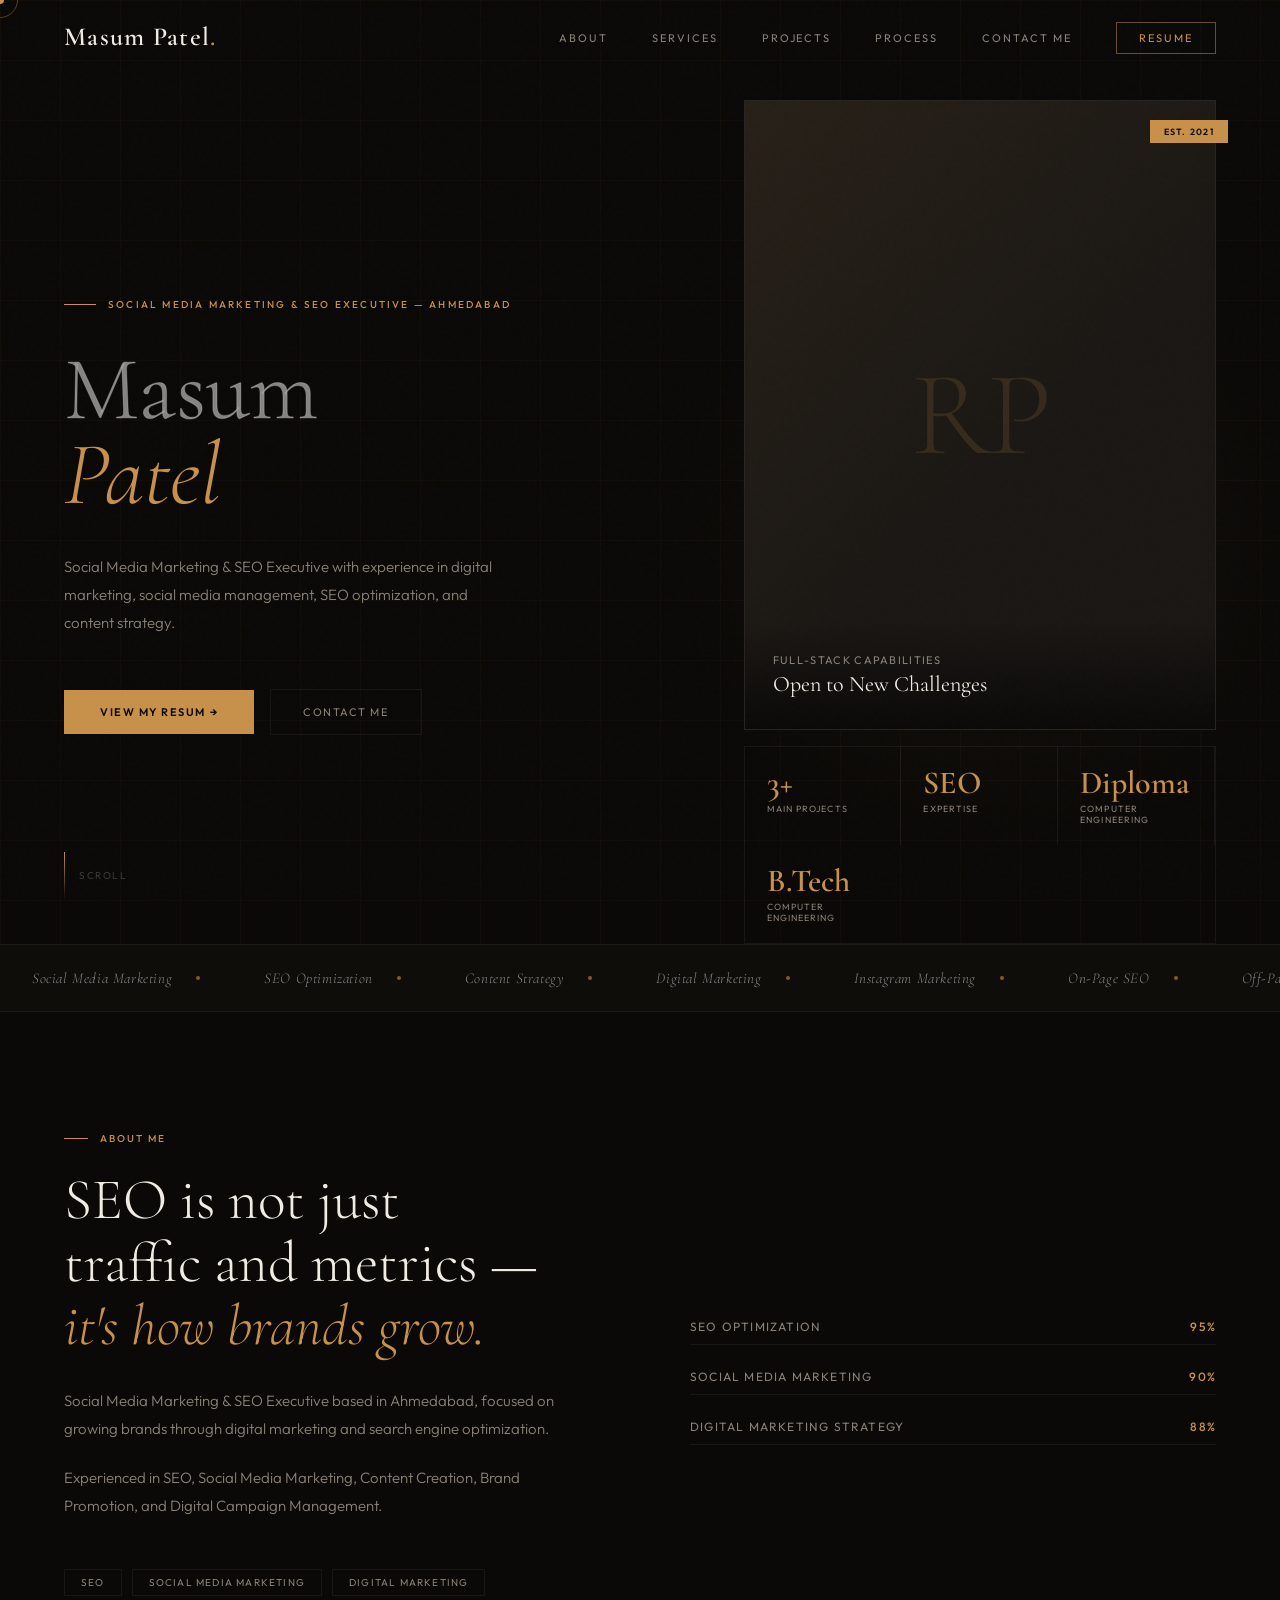
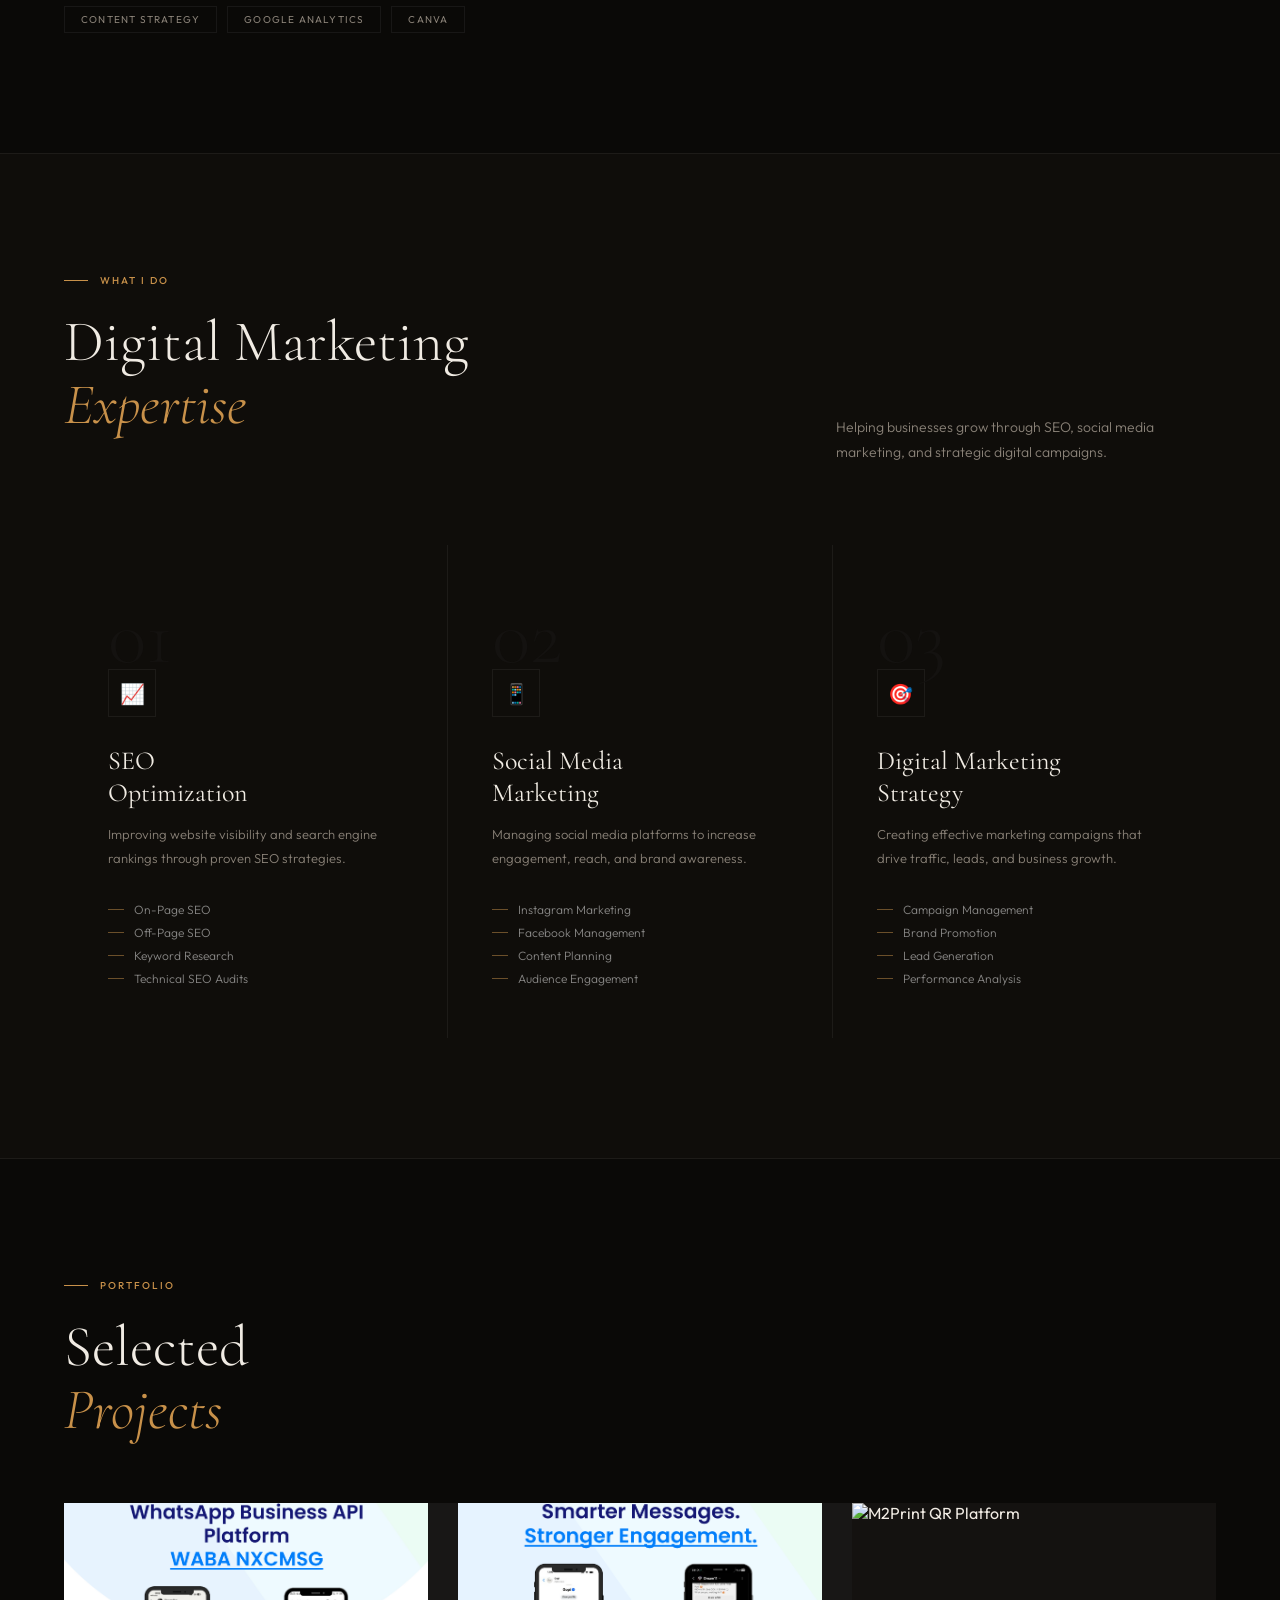
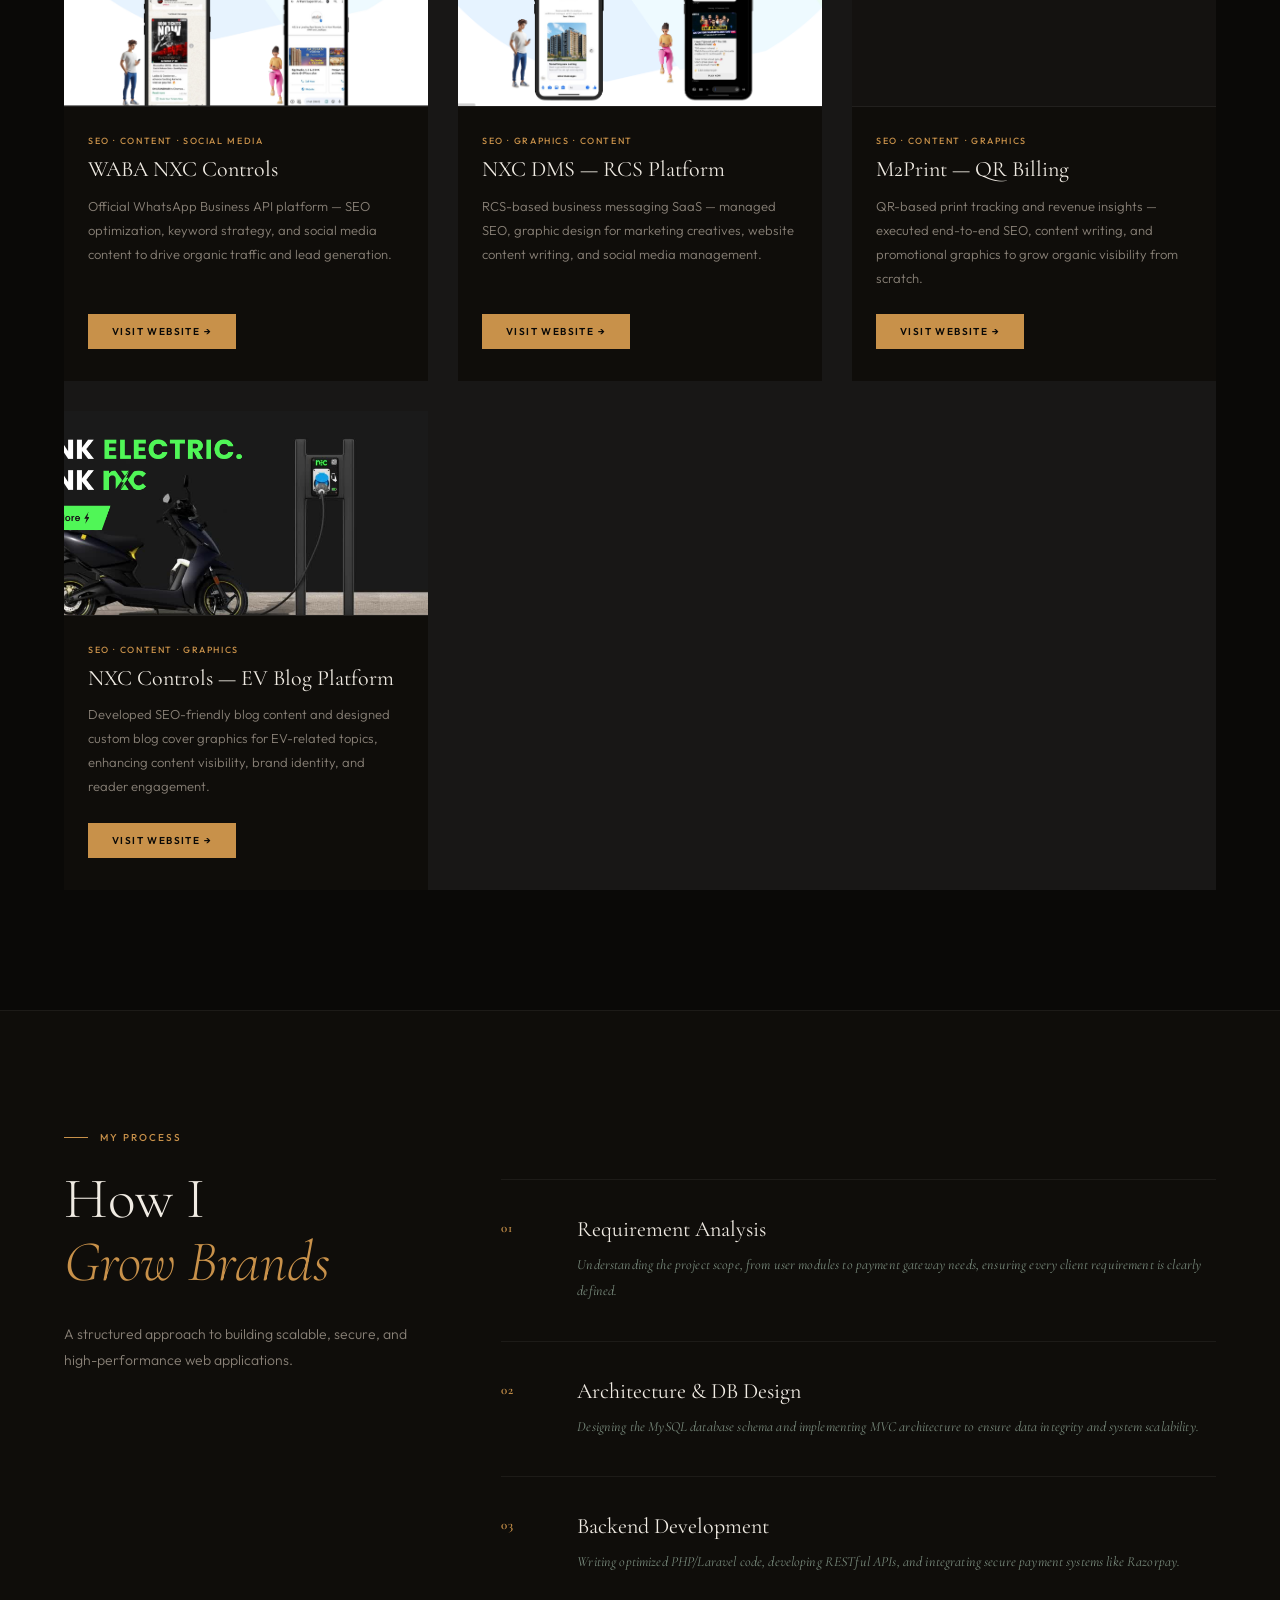
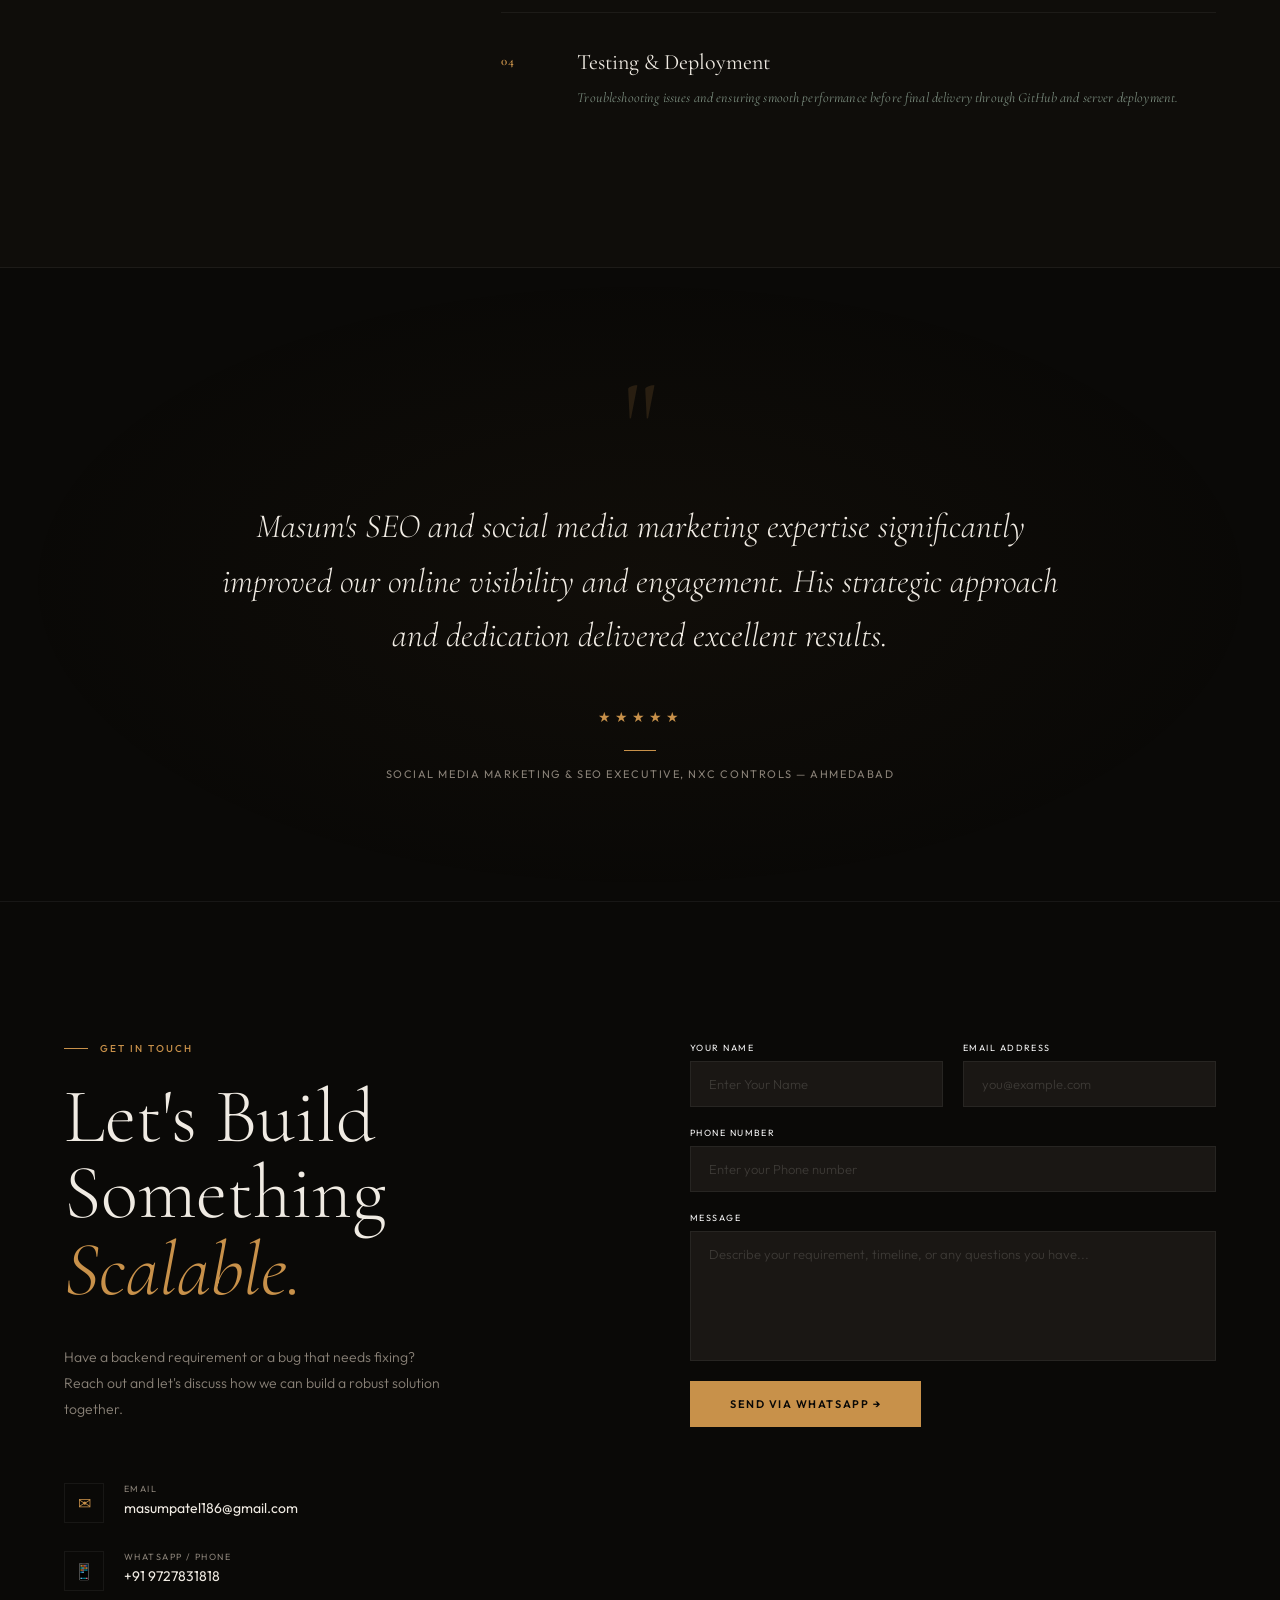
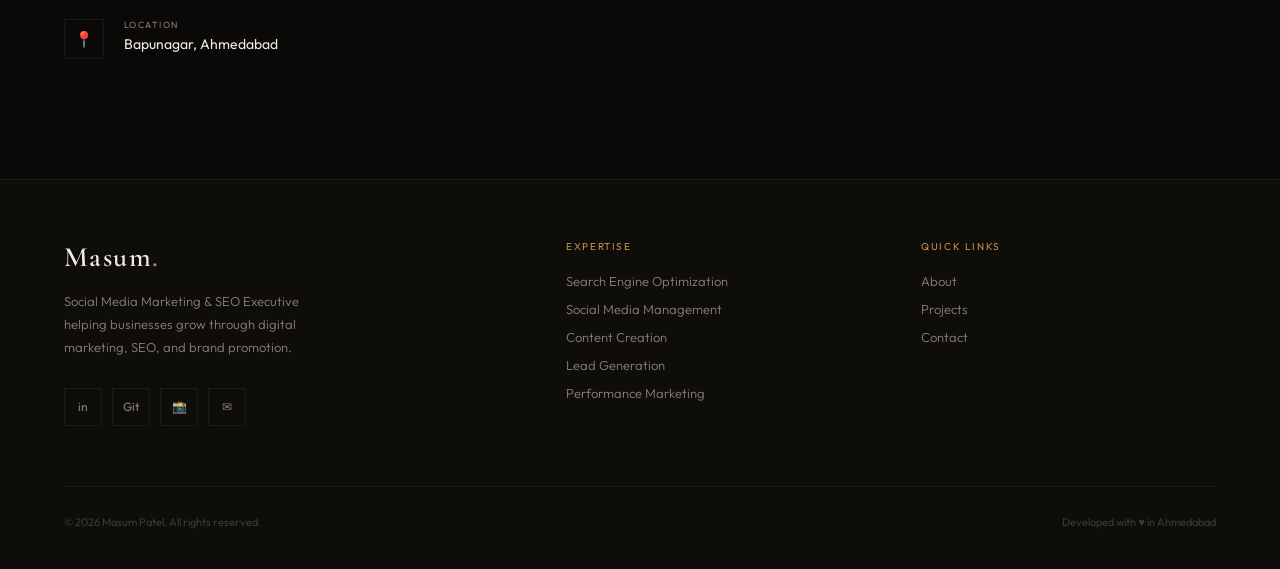
==== index.html @ 00801110 "Inkdin link add" ====
<!DOCTYPE html>
<html lang="en">
<head>
<meta charset="UTF-8">
<meta name="viewport" content="width=device-width, initial-scale=1.0">
<title>Social Media Marketing & SEO Executive</title>
<link href="https://fonts.googleapis.com/css2?family=Cormorant+Garamond:ital,wght@0,300;0,400;0,600;1,300;1,400&family=Outfit:wght@300;400;500;600&display=swap" rel="stylesheet">
<link rel="stylesheet" href="style.css">
</head>
<body>

<div class="cursor" id="cursor"></div>
<div class="cursor-ring" id="cursorRing"></div>

<!-- SCROLL TO TOP BUTTON -->
<button id="scrollTopBtn" aria-label="Scroll to top" title="Back to top">
  <svg viewBox="0 0 24 24">
    <polyline points="18 15 12 9 6 15"/>
  </svg>
</button>

<!-- NAV -->
<nav id="navbar">
  <a href="#" class="nav-logo">Masum Patel<span>.</span></a>
  <ul class="nav-links" id="navLinks">
    <li><a href="#about" class="nav-link-item">About</a></li>
    <li><a href="#services" class="nav-link-item">Services</a></li>     <!-- ✅ #services ID page pe hai -->
    <li><a href="#work" class="nav-link-item">Projects</a></li>          
    <li><a href="#process" class="nav-link-item">Process</a></li> 
    <li><a href="#contact" class="nav-link-item">Contact Me</a></li>
       <li>
  <a href="resum.html"
     target="_blank"
     class="nav-cta nav-link-item">
     Resume
  </a>
</li>
  </ul>
  <button class="nav-hamburger" id="navHamburger" aria-label="Toggle menu">
    <span></span>
    <span></span>
    <span></span>
  </button>
</nav>

<!-- hero -->
<section class="hero">
  <div class="hero-bg-grid"></div>
  <div class="hero-bg-glow"></div>
  <div class="hero-left">
    <div class="hero-tag">
      <div class="hero-tag-line"></div>
      Social Media Marketing & SEO Executive — Ahmedabad
    </div>
    <h1 class="hero-h1">
      <span class="outline-text">Masum</span>
      <em>Patel</em> 
    </h1>
    <p class="hero-desc">
      Social Media Marketing & SEO Executive with experience in digital marketing, social media management, SEO optimization, and content strategy.
    </p>
    <div class="hero-btns">
      <a href="resum.html" class="btn-primary">View My Resum →</a>
      <a href="mailto:masumpatel186@gmail.com" class="btn-ghost">Contact Me</a> 
    </div>
  </div>
  <div class="hero-right">
    <div class="hero-img-wrap">
      <div class="hero-img-frame">
        <div class="hero-img-inner">
          <div class="hero-monogram">RP</div>
        </div>
        <div class="hero-img-label">
          <p>Full-Stack Capabilities</p>
          <h3>Open to New Challenges</h3>
        </div>
      </div>
      <div class="hero-corner-tag">Est. 2021</div> 
    </div>
    <div class="hero-stats-row">


      <div class="hstat">
        <div class="hstat-num">3+</div>
        <div class="hstat-label">Main Projects</div> 
      </div>
      <div class="hstat">
        <div class="hstat-num">SEO</div>
        <div class="hstat-label">Expertise</div> 
      </div>
      <div class="hstat">
        <div class="hstat-num">Diploma </div>
        <div class="hstat-label">Computer Engineering</div>
      </div>
      <div class="hstat">
        <div class="hstat-num">B.Tech </div>
        <div class="hstat-label">Computer Engineering</div>
      </div>
    </div>
  </div>
  <div class="hero-scroll"><div class="scroll-line"></div>Scroll</div>
</section>

<!-- MARQUEE -->
<div class="marquee-section">
  <div class="marquee-track">
    <span class="marquee-item">Social Media Marketing <span class="marquee-dot"></span></span>
    <span class="marquee-item">SEO Optimization <span class="marquee-dot"></span></span>
    <span class="marquee-item">Content Strategy<span class="marquee-dot"></span></span>
    <span class="marquee-item">Digital Marketing<span class="marquee-dot"></span></span>
    <span class="marquee-item">Instagram Marketing<span class="marquee-dot"></span></span>
    <span class="marquee-item">On-Page SEO<span class="marquee-dot"></span></span>
    <span class="marquee-item">Off-Page SEO<span class="marquee-dot"></span></span>
    <span class="marquee-item">Brand Promotion<span class="marquee-dot"></span></span>
    <span class="marquee-item">Lead Generation<span class="marquee-dot"></span></span>
  </div>
</div>

<!-- ABOUT -->
<section id="about">
  <div class="about-left reveal">
    <div class="section-eyebrow">About Me</div>
   <h2 class="section-h2">SEO is not just<br>traffic and metrics —<br><em>it's how brands grow.</em></h2>
    <p class="about-text">
      Social Media Marketing & SEO Executive based in Ahmedabad, focused on growing brands through digital marketing and search engine optimization.
    </p>
    
    <p class="about-text">
      Experienced in SEO, Social Media Marketing, Content Creation, Brand Promotion, and Digital Campaign Management.
    </p>
    <div class="about-tools">
      <span class="tool-tag">SEO</span>
      <span class="tool-tag">Social Media Marketing</span>
      <span class="tool-tag">Digital Marketing</span>
      <span class="tool-tag">Content Strategy</span>
      <span class="tool-tag">Google Analytics</span>
      <span class="tool-tag">Canva</span>
    </div>
  </div>
  <div class="about-right reveal">
    <div class="skills-list">
      <div class="skill-item">
        <div class="skill-header"><span>SEO Optimization</span><span class="skill-pct">95%</span></div>
        <div class="skill-bar"><div class="skill-fill" style="--w:0.95"></div></div>
      </div>
      <div class="skill-item">
        <div class="skill-header"><span>Social Media Marketing</span><span class="skill-pct">90%</span></div>
        <div class="skill-bar"><div class="skill-fill" style="--w:0.90"></div></div>
      </div>
      <div class="skill-item">
        <div class="skill-header"><span>Digital Marketing Strategy</span><span class="skill-pct">88%</span></div>
        <div class="skill-bar"><div class="skill-fill" style="--w:0.88"></div></div>
      </div>
    </div>
  </div>
</section>

<!-- SERVICES -->
<section id="services">
  <div class="services-top reveal">
    <div>
      <div class="section-eyebrow">What I Do</div>
      <h2 class="section-h2">Digital Marketing<br><em>Expertise</em></h2>
    </div>
    <p class="services-top-sub">
      Helping businesses grow through SEO, social media marketing, and strategic digital campaigns.
    </p>
  </div>

  <div class="services-grid reveal">

    <!-- Service 1 -->
    <div class="srv-card">
      <div class="srv-num">01</div>
      <div class="srv-icon">📈</div>
      <div class="srv-name">SEO<br>Optimization</div>

      <p class="srv-desc">
        Improving website visibility and search engine rankings through proven SEO strategies.
      </p>

      <div class="srv-list">
        <div class="srv-list-item">On-Page SEO</div>
        <div class="srv-list-item">Off-Page SEO</div>
        <div class="srv-list-item">Keyword Research</div>
        <div class="srv-list-item">Technical SEO Audits</div>
      </div>

      <div class="srv-corner"></div>
    </div>

    <!-- Service 2 -->
    <div class="srv-card">
      <div class="srv-num">02</div>
      <div class="srv-icon">📱</div>
      <div class="srv-name">Social Media<br>Marketing</div>

      <p class="srv-desc">
        Managing social media platforms to increase engagement, reach, and brand awareness.
      </p>

      <div class="srv-list">
        <div class="srv-list-item">Instagram Marketing</div>
        <div class="srv-list-item">Facebook Management</div>
        <div class="srv-list-item">Content Planning</div>
        <div class="srv-list-item">Audience Engagement</div>
      </div>

      <div class="srv-corner"></div>
    </div>

    <!-- Service 3 -->
    <div class="srv-card">
      <div class="srv-num">03</div>
      <div class="srv-icon">🎯</div>
      <div class="srv-name">Digital Marketing<br>Strategy</div>

      <p class="srv-desc">
        Creating effective marketing campaigns that drive traffic, leads, and business growth.
      </p>

      <div class="srv-list">
        <div class="srv-list-item">Campaign Management</div>
        <div class="srv-list-item">Brand Promotion</div>
        <div class="srv-list-item">Lead Generation</div>
        <div class="srv-list-item">Performance Analysis</div>
      </div>

      <div class="srv-corner"></div>
    </div>

  </div>
</section>

<!-- WORK -->
<section id="work">
  <div class="work-header reveal">
    <div>
      <div class="section-eyebrow">Portfolio</div>
      <h2 class="section-h2">Selected<br><em>Projects</em></h2>
    </div>
  </div>

  <div class="proj-grid reveal">

    <!-- Project 1 -->
    <div class="proj-card mb-4 ">
      <div class="proj-img-wrap">
        <img src="waba_whatsapp.png"
             onerror="this.style.background='linear-gradient(135deg,#001a00,#003300)'"
             alt="WABA NXC Controls">
      </div>
      <div class="proj-body">
        <div class="proj-tag">SEO · Content · Social Media</div>
        <h5 class="proj-title">WABA NXC Controls</h5>
        <p class="proj-desc">
          Official WhatsApp Business API platform — SEO optimization, keyword strategy, and social media content to drive organic traffic and lead generation.
        </p>
        <a href="https://waba.nxccontrols.in/" target="_blank" class="proj-btn">
          Visit Website →
        </a>
      </div>
    </div>

    <!-- Project 2 -->
    <div class="proj-card mb-4">
      <div class="proj-img-wrap">
        <img src="RCS_MSG.png"
             onerror="this.style.background='linear-gradient(135deg,#000d1a,#001a33)'"
             alt="NXC DMS RCS Platform">
      </div>
      <div class="proj-body">
        <div class="proj-tag">SEO · Graphics · Content</div>
        <h5 class="proj-title">NXC DMS — RCS Platform</h5>
        <p class="proj-desc">
          RCS-based business messaging SaaS — managed SEO, graphic design for marketing creatives, website content writing, and social media management.
        </p>
        <a href="https://dmsv2.nxccontrols.in/" target="_blank" class="proj-btn">
          Visit Website →
        </a>
      </div>
    </div>

    <!-- Project 3 -->
    <div class="proj-card mb-4">
      <div class="proj-img-wrap">
        <img src="https://m2print.in/wp-content/uploads/2026/03/Black-logo.png"
             alt="M2Print QR Platform">
      </div>
      <div class="proj-body">
        <div class="proj-tag">SEO · Content · Graphics</div>
        <h5 class="proj-title">M2Print — QR Billing</h5>
        <p class="proj-desc">
          QR-based print tracking and revenue insights — executed end-to-end SEO, content writing, and promotional graphics to grow organic visibility from scratch.
        </p>
        <a href="https://m2print.in/" target="_blank" class="proj-btn">
          Visit Website →
        </a>
      </div>
    </div>

    <!-- Project 4 -->
    <div class="proj-card mb-4">
      <div class="proj-img-wrap">
        <img src="EV_charger.png"
             onerror="this.style.background='linear-gradient(135deg,#1a1a1a,#333333)'"
             alt="NXC Controls EV Blog">
      </div>
      <div class="proj-body">
        <div class="proj-tag">SEO · Content · Graphics</div>
        <h5 class="proj-title">NXC Controls — EV Blog Platform</h5>
        <p class="proj-desc">
          Developed SEO-friendly blog content and designed custom blog cover graphics for EV-related topics, enhancing content visibility, brand identity, and reader engagement.
        </p>
        <a href="https://ev.nxccontrols.in/blog/" target="_blank" class="proj-btn">
          Visit Website →
        </a>
      </div>
    </div>

  </div>
</section>
  <!-- PROCESS -->
<section id="process">
  <div class="process-grid">
    <div class="process-sticky reveal">
      <div class="section-eyebrow">My Process</div>
     <h2 class="section-h2">How I<br><em>Grow Brands</em></h2>
      <p style="font-size:14px;color:var(--text-mid);font-weight:300;line-height:1.85;margin-top:20px;">A structured approach to building scalable, secure, and high-performance web applications.</p>
    </div>
    <div class="process-steps reveal">
      <div class="process-step">
        <div class="ps-num">01</div>
        <div>
          <div class="ps-title">Requirement Analysis</div>
          <p class="ps-desc">Understanding the project scope, from user modules to payment gateway needs, ensuring every client requirement is clearly defined.</p>
        </div>
      </div>
      <div class="process-step">
        <div class="ps-num">02</div>
        <div>
          <div class="ps-title">Architecture & DB Design</div>
          <p class="ps-desc">Designing the MySQL database schema and implementing MVC architecture to ensure data integrity and system scalability.</p>
        </div>
      </div>
      <div class="process-step">
        <div class="ps-num">03</div>
        <div>
          <div class="ps-title">Backend Development</div>
          <p class="ps-desc">Writing optimized PHP/Laravel code, developing RESTful APIs, and integrating secure payment systems like Razorpay.</p>
        </div>
      </div>
      <div class="process-step">
        <div class="ps-num">04</div>
        <div>
          <div class="ps-title">Testing & Deployment</div>
          <p class="ps-desc">Troubleshooting issues and ensuring smooth performance before final delivery through GitHub and server deployment.</p>
        </div>
      </div>
    </div>
  </div>
</section>

<!-- TESTIMONIAL -->
<section id="testimonial">
  <div class="testimonial-bg"></div>
  <div class="testimonial-wrap reveal">
    <div class="quote-mark">"</div>
    <p class="testimonial-text">
      Masum's SEO and social media marketing expertise significantly improved our online visibility and engagement. His strategic approach and dedication delivered excellent results.
    </p>
    <div class="testimonial-author">
      <div class="stars">★★★★★</div>
      <div class="ta-line"></div>
     <div class="ta-role">Social Media Marketing & SEO Executive, NXC Controls — Ahmedabad</div>
    </div>
  </div>
</section>



<!-- CONTACT -->
<section id="contact">
  <div class="contact-info reveal">
    <div class="section-eyebrow">Get In Touch</div>
    <h2 class="contact-big-text">Let's Build<br>Something<br><em>Scalable.</em></h2>
    <p class="contact-sub">Have a backend requirement or a bug that needs fixing? Reach out and let's discuss how we can build a robust solution together.</p>
    <div class="contact-items">
      <div class="c-item">
        <div class="c-icon">✉</div>
        <div>
          <div class="c-label">Email</div>
          <div class="c-val">
            <a href="mailto:masumpatel186@gmail.com" style="text-decoration: none; color: inherit;">
              masumpatel186@gmail.com
            </a>
          </div>
        </div>
      </div>
    
      <div class="c-item">
        <div class="c-icon">📱</div>
        <div>
          <div class="c-label">WhatsApp / Phone</div>
          <div class="c-val">
            <a href="tel:+919727831818" style="text-decoration: none; color: inherit;">
              +91 9727831818
            </a>
          </div>
        </div>
      </div>
    
      <div class="c-item">
        <div class="c-icon">📍</div>
        <div>
          <div class="c-label">Location</div>
          <div class="c-val">Bapunagar, Ahmedabad</div>
        </div>
      </div>
    </div>
  </div>
  <div class="reveal">
    <form class="contact-form" id="whatsappForm">
      <div class="form-row">
        <div class="form-group">
          <label class="form-label">Your Name</label>
          <input class="form-input" id="userName" type="text" placeholder="Enter Your Name" required />
        </div>
        <div class="form-group">
          <label class="form-label">Email Address</label>
          <input class="form-input" id="userEmail" type="email" placeholder="you@example.com" required />
        </div>
      </div>
      <div class="form-group">
        <label class="form-label">Phone Number</label>
        <input class="form-input" id="userPhone" type="tel" placeholder="Enter your Phone number" required />
      </div>
      <div class="form-group">
        <label class="form-label">Message</label>
        <textarea class="form-input" id="projectDesc" placeholder="Describe your requirement, timeline, or any questions you have..."></textarea>
      </div>
      <button class="form-submit" type="button" onclick="sendToWhatsApp()">Send via WhatsApp →</button>
    </form>
  </div>
</section>

<!-- FOOTER -->
<footer>
  <div class="footer-grid">
    <div class="footer-brand">
      <div class="footer-logo">Masum<span>.</span></div>
      <p class="footer-tagline">
        Social Media Marketing & SEO Executive helping businesses grow through digital marketing, SEO, and brand promotion.
      </p>
      <div class="footer-socials">
        <a href="https://www.linkedin.com/in/masum-patel-b4694a276?utm_source=share&utm_campaign=share_via&utm_content=profile&utm_medium=android_app"target="_blank" class="social-btn">in</a>
        <a href="#" class="social-btn">Git</a>
        <a href="#" class="social-btn">📸</a>
        <a href="mailto:masumpatel186@gmail.com" class="social-btn">✉</a>
      </div>
    </div>
    <div>
      <div class="footer-title">Expertise</div>
      <div class="footer-links">
        <a href="#services">Search Engine Optimization</a>
        <a href="#services">Social Media Management</a>
        <a href="#services">Content Creation</a>
        <a href="#services">Lead Generation</a>
        <a href="#services">Performance Marketing</a>
      </div>
    </div>
    <div>
      <div class="footer-title">Quick Links</div>
      <div class="footer-links">
        <a href="#about">About</a>
        <a href="#work">Projects</a>
        <!-- <a href="#pricing">Packages</a> -->
        <a href="#contact">Contact</a>
      </div>
    </div>
  </div>
  <div class="footer-bottom">
    <span>© 2026 Masum Patel. All rights reserved.</span>
    <span>Developed with ♥ in Ahmedabad</span>
  </div>
</footer>
<script>
  function sendToWhatsApp() {
      // Form se values lena
      const name = document.getElementById('userName').value;
      const email = document.getElementById('userEmail').value;
      const userPhone = document.getElementById('userPhone').value; // User ka phone number 
      const desc = document.getElementById('projectDesc').value;

      // Aapka fixed WhatsApp number (ispar message receive hoga)
      const myNumber = "919727831818"; // 

      // Validation
      if(name.trim() === "" || email.trim() === "" || userPhone.trim() === "") {
          alert("Please fill in all details.");
          return;
      }

      // Message ka format jaisa aapne pehle screenshot mein manga tha
      const messageText = `“PORTFOLIO INQUIRY” Name: ${name} | Email: ${email} | Phone: ${userPhone} |
      
Message: ${desc}`;

      const encodedMessage = encodeURIComponent(messageText);
      
      // Ye link user ka WhatsApp app kholega aur message aapke number par bhejega
      const whatsappUrl = `https://wa.me/${myNumber}?text=${encodedMessage}`;
      
      window.open(whatsappUrl, '_blank');
  }
</script>

<script>
// Custom cursor
const cursor = document.getElementById('cursor');
const ring = document.getElementById('cursorRing');
let mx = 0, my = 0, rx = 0, ry = 0;
document.addEventListener('mousemove', e => { mx = e.clientX; my = e.clientY; cursor.style.left = mx+'px'; cursor.style.top = my+'px'; });
function animRing() { rx += (mx - rx) * 0.12; ry += (my - ry) * 0.12; ring.style.left = rx+'px'; ring.style.top = ry+'px'; requestAnimationFrame(animRing); }
animRing();
document.querySelectorAll('a, button, .srv-card, .work-item').forEach(el => {
  el.addEventListener('mouseenter', () => ring.classList.add('hovering'));
  el.addEventListener('mouseleave', () => ring.classList.remove('hovering'));
});

// Navbar scroll
window.addEventListener('scroll', () => {
  document.getElementById('navbar').classList.toggle('scrolled', window.scrollY > 50);
});

// Reveal on scroll
const observer = new IntersectionObserver(entries => {
  entries.forEach(e => { if(e.isIntersecting) e.target.classList.add('visible'); });
}, { threshold: 0.1 });
document.querySelectorAll('.reveal').forEach(el => observer.observe(el));

// Skill bar animation
const skillObserver = new IntersectionObserver(entries => {
  entries.forEach(e => { if(e.isIntersecting) e.target.querySelectorAll('.skill-fill').forEach(b => b.classList.add('animated')); });
}, { threshold: 0.3 });
document.querySelectorAll('.skills-list').forEach(el => skillObserver.observe(el));

// Filter buttons
document.querySelectorAll('.filter-btn').forEach(btn => {
  btn.addEventListener('click', function() {
    document.querySelectorAll('.filter-btn').forEach(b => b.classList.remove('active'));
    this.classList.add('active');
  });
});

// ── SCROLL TO TOP ──
const scrollBtn = document.getElementById('scrollTopBtn');
function updateScrollBtn() {
  const scrolled = window.scrollY;
  if (scrolled > 300) {
    scrollBtn.classList.add('visible');
  } else {
    scrollBtn.classList.remove('visible');
  }
}
window.addEventListener('scroll', updateScrollBtn, { passive: true });
scrollBtn.addEventListener('click', () => {
  window.scrollTo({ top: 0, behavior: 'smooth' });
});

// ── HAMBURGER MENU ──
const hamburger = document.getElementById('navHamburger');
const navLinks  = document.getElementById('navLinks');

hamburger.addEventListener('click', () => {
  const isOpen = navLinks.classList.toggle('mobile-open');
  hamburger.classList.toggle('open', isOpen);
});

// Menu link pe click karo to menu band ho jaye
document.querySelectorAll('.nav-link-item').forEach(link => {
  link.addEventListener('click', () => {
    navLinks.classList.remove('mobile-open');
    hamburger.classList.remove('open');
  });
});

// Page ke bahar click karo to band ho
document.addEventListener('click', (e) => {
  if (!navLinks.contains(e.target) && !hamburger.contains(e.target)) {
    navLinks.classList.remove('mobile-open');
    hamburger.classList.remove('open');
  }
});
</script>
</body>
</html>
---- style.css ----
*, *::before, *::after { margin: 0; padding: 0; box-sizing: border-box; }
:root {
  --bg: #0A0907;
  --bg2: #0F0D0A;
  --bg3: #141210;
  --surface: #1A1714;
  --border: rgba(255,255,255,0.06);
  --text: #F0EBE3;
  --text-mid: #8A8278;
  --text-dim: #3D3A36;
  --gold: #C8914A;
  --gold-light: #E8B87A;
  --gold-dim: rgba(200,145,74,0.15);
  --white: #FFFFFF;
  --ff-display: 'Cormorant Garamond', Georgia, serif;
  --ff-body: 'Outfit', sans-serif;
}

html { scroll-behavior: smooth; }
body {
  font-family: var(--ff-body);
  background: var(--bg);
  color: var(--text);
  overflow-x: hidden;
  cursor: none;
}

/* CUSTOM CURSOR */
.cursor {
  position: fixed;
  width: 8px; height: 8px;
  background: var(--gold);
  border-radius: 50%;
  pointer-events: none;
  z-index: 9999;
  transition: transform 0.15s ease;
  transform: translate(-50%, -50%);
}
.cursor-ring {
  position: fixed;
  width: 36px; height: 36px;
  border: 1px solid rgba(200,145,74,0.4);
  border-radius: 50%;
  pointer-events: none;
  z-index: 9998;
  transition: transform 0.35s ease, width 0.3s, height 0.3s, opacity 0.3s;
  transform: translate(-50%, -50%);
}
.cursor-ring.hovering {
  width: 60px; height: 60px;
  opacity: 0.6;
}

/* NOISE OVERLAY */
body::after {
  content: '';
  position: fixed;
  inset: 0;
  background-image: url("data:image/svg+xml,%3Csvg viewBox='0 0 256 256' xmlns='http://www.w3.org/2000/svg'%3E%3Cfilter id='n'%3E%3CfeTurbulence type='fractalNoise' baseFrequency='0.9' numOctaves='4' stitchTiles='stitch'/%3E%3C/filter%3E%3Crect width='100%25' height='100%25' filter='url(%23n)' opacity='0.03'/%3E%3C/svg%3E");
  pointer-events: none;
  z-index: 9990;
  opacity: 0.4;
}

/* SCROLLBAR */
::-webkit-scrollbar { width: 3px; }
::-webkit-scrollbar-track { background: var(--bg); }
::-webkit-scrollbar-thumb { background: var(--gold); border-radius: 2px; }

/* ─────────── NAV ─────────── */
nav {
  position: fixed;
  inset: 0 0 auto 0;
  z-index: 1000;
  display: flex;
  align-items: center;
  justify-content: space-between;
  padding: 0 5%;
  height: 72px;
  transition: background 0.4s, border-color 0.4s;
}
nav.scrolled {
  background: rgba(10,9,7,0.92);
  backdrop-filter: blur(20px);
  border-bottom: 1px solid var(--border);
}
.nav-logo {
  font-family: var(--ff-display);
  font-size: 26px;
  font-weight: 600;
  color: var(--text);
  text-decoration: none;
  letter-spacing: 0.05em;
}
.nav-logo span { color: var(--gold); }
.nav-links {
  display: flex;
  align-items: center;
  gap: 44px;
  list-style: none;
}
.nav-links a {
  font-size: 11px;
  letter-spacing: 0.18em;
  text-transform: uppercase;
  color: var(--text-mid);
  text-decoration: none;
  font-weight: 400;
  transition: color 0.2s;
  position: relative;
}
.nav-links a::after {
  content: '';
  position: absolute;
  left: 0; bottom: -3px;
  width: 0; height: 1px;
  background: var(--gold);
  transition: width 0.3s;
}
.nav-links a:hover { color: var(--gold); }
.nav-links a:hover::after { width: 100%; }
.nav-cta {
  border: 1px solid rgba(200,145,74,0.5);
  color: var(--gold) !important;
  padding: 8px 22px;
  font-size: 11px !important;
  letter-spacing: 0.14em;
  transition: background 0.2s, color 0.2s !important;
}
.nav-cta:hover { background: var(--gold) !important; color: var(--bg) !important; }
.nav-cta::after { display: none !important; }

/* ── HAMBURGER BUTTON ── */
.nav-hamburger {
  display: none;
  flex-direction: column;
  justify-content: center;
  gap: 5px;
  background: none;
  border: none;
  cursor: pointer;
  padding: 6px;
  z-index: 1002;
  margin-left: auto;
}
.nav-hamburger span {
  display: block;
  width: 22px;
  height: 1.5px;
  background: var(--gold);
  border-radius: 1px;
  transition: transform 0.3s ease, opacity 0.3s ease;
  transform-origin: center;
}
/* X state */
.nav-hamburger.open span:nth-child(1) { transform: translateY(6.5px) rotate(45deg); }
.nav-hamburger.open span:nth-child(2) { opacity: 0; transform: scaleX(0); }
.nav-hamburger.open span:nth-child(3) { transform: translateY(-6.5px) rotate(-45deg); }

/* ─────────── HERO ─────────── */
.hero {
  min-height: 100vh;
  display: grid;
  grid-template-columns: 1fr 1fr;
  align-items: center;
  padding: 0 5%;
  position: relative;
  overflow: hidden;
}
.hero-bg-grid {
  position: absolute;
  inset: 0;
  background-image:
    linear-gradient(rgba(200,145,74,0.03) 1px, transparent 1px),
    linear-gradient(90deg, rgba(200,145,74,0.03) 1px, transparent 1px);
  background-size: 60px 60px;
  pointer-events: none;
}
.hero-bg-glow {
  position: absolute;
  top: 20%; right: -5%;
  width: 55vw; height: 55vw;
  background: radial-gradient(circle at center, rgba(200,145,74,0.06) 0%, transparent 65%);
  pointer-events: none;
}
.hero-left { padding-top: 80px; }
.hero-tag {
  display: inline-flex;
  align-items: center;
  gap: 12px;
  font-size: 10px;
  letter-spacing: 0.22em;
  text-transform: uppercase;
  color: var(--gold);
  font-weight: 500;
  margin-bottom: 36px;
  opacity: 0;
  animation: fadeInUp 0.8s 0.2s forwards;
}
.hero-tag-line { width: 32px; height: 1px; background: var(--gold); }
.hero-h1 {
  font-family: var(--ff-display);
  font-size: clamp(68px, 7vw, 110px);
  font-weight: 300;
  line-height: 0.95;
  color: var(--text);
  margin-bottom: 36px;
  opacity: 0;
  animation: fadeInUp 0.9s 0.35s forwards;
}
.hero-h1 em {
  font-style: italic;
  color: var(--gold);
  display: block;
}
.hero-h1 .outline-text {
  -webkit-text-stroke: 1px rgba(240,235,227,0.25);
 color: rgba(255, 255, 255, 0.5);
}
.hero-desc {
  font-size: 15px;
  color: var(--text-mid);
  line-height: 1.85;
  max-width: 440px;
  font-weight: 300;
  margin-bottom: 52px;
  opacity: 0;
  animation: fadeInUp 0.9s 0.5s forwards;
}
.hero-btns {
  display: flex;
  gap: 16px;
  align-items: center;
  opacity: 0;
  animation: fadeInUp 0.9s 0.65s forwards;
}
.btn-primary {
  display: inline-flex;
  align-items: center;
  gap: 10px;
  background: var(--gold);
  color: var(--bg);
  text-decoration: none;
  padding: 15px 36px;
  font-size: 11px;
  letter-spacing: 0.14em;
  text-transform: uppercase;
  font-weight: 600;
  transition: background 0.25s, transform 0.25s;
}
.btn-primary:hover { background: var(--gold-light); transform: translateY(-2px); }
.btn-ghost {
  display: inline-flex;
  align-items: center;
  gap: 10px;
  border: 1px solid var(--border);
  color: var(--text-mid);
  text-decoration: none;
  padding: 15px 32px;
  font-size: 11px;
  letter-spacing: 0.14em;
  text-transform: uppercase;
  font-weight: 400;
  transition: border-color 0.25s, color 0.25s;
}
.btn-ghost:hover { border-color: var(--gold); color: var(--gold); }

.hero-right {
  display: flex;
  flex-direction: column;
  align-items: flex-end;
  justify-content: center;
  padding-top: 100px;
  gap: 16px;
  opacity: 0;
  animation: fadeIn 1.2s 0.5s forwards;
}
.hero-img-wrap {
  position: relative;
  width: 82%;
}
.hero-img-frame {
  width: 100%;
  aspect-ratio: 3/4;
  background: var(--surface);
  border: 1px solid var(--border);
  overflow: hidden;
  position: relative;
}
.hero-img-frame::before {
  content: '';
  position: absolute;
  inset: 0;
  background: linear-gradient(135deg, rgba(200,145,74,0.08) 0%, transparent 60%);
}
.hero-img-inner {
  width: 100%; height: 100%;
  display: flex;
  align-items: center;
  justify-content: center;
  flex-direction: column;
  gap: 20px;
}
.hero-monogram {
  font-family: var(--ff-display);
  font-size: 120px;
  font-weight: 300;
  color: var(--gold);
  opacity: 0.15;
  line-height: 1;
  letter-spacing: -4px;
}
.hero-img-label {
  position: absolute;
  bottom: 0; left: 0; right: 0;
  padding: 32px 28px;
  background: linear-gradient(transparent, rgba(10,9,7,0.95));
}
.hero-img-label p { font-size: 11px; color: var(--text-mid); letter-spacing: 0.12em; text-transform: uppercase; margin-bottom: 4px; }
.hero-img-label h3 { font-family: var(--ff-display); font-size: 22px; font-weight: 400; color: var(--text); }
.hero-corner-tag {
  position: absolute;
  top: 20px; right: -12px;
  background: var(--gold);
  color: var(--bg);
  font-size: 9px;
  font-weight: 600;
  letter-spacing: 0.14em;
  text-transform: uppercase;
  padding: 6px 14px;
}
.hero-stats-row {
  width: 82%;
  display: grid;
  grid-template-columns: 1fr 1fr 1fr;
  border: 1px solid var(--border);
}
.hstat {
  padding: 20px 22px;
  border-right: 1px solid var(--border);
}
.hstat:last-child { border-right: none; }
.hstat-num {
  font-family: var(--ff-display);
  font-size: 32px;
  font-weight: 600;
  color: var(--gold);
  line-height: 1;
  margin-bottom: 4px;
}
.hstat-label {
  font-size: 9px;
  color: var(--text-mid);
  text-transform: uppercase;
  letter-spacing: 0.12em;
}
.hero-scroll {
  position: absolute;
  bottom: 44px; left: 5%;
  display: flex;
  align-items: center;
  gap: 14px;
  font-size: 10px;
  color: var(--text-dim);
  letter-spacing: 0.16em;
  text-transform: uppercase;
  opacity: 0;
  animation: fadeIn 1s 1.2s forwards;
}
.scroll-line {
  width: 1px; height: 48px;
  background: linear-gradient(to bottom, var(--gold), transparent);
  animation: scrollPulse 2s ease-in-out infinite;
}
@keyframes scrollPulse {
  0%, 100% { opacity: 1; transform: scaleY(1); }
  50% { opacity: 0.3; transform: scaleY(0.7); }
}

/* ─────────── MARQUEE ─────────── */
.marquee-section {
  padding: 24px 0;
  border-top: 1px solid var(--border);
  border-bottom: 1px solid var(--border);
  overflow: hidden;
  background: var(--bg2);
}
.marquee-track {
  display: flex;
  gap: 0;
  white-space: nowrap;
  animation: marquee 22s linear infinite;
  width: max-content;
}
.marquee-item {
  display: inline-flex;
  align-items: center;
  gap: 24px;
  padding: 0 32px;
  font-family: var(--ff-display);
  font-size: 15px;
  font-style: italic;
  font-weight: 300;
 color: rgba(255, 255, 255, 0.5);
  letter-spacing: 0.04em;
}
.marquee-dot { width: 4px; height: 4px; border-radius: 50%; background: var(--gold); opacity: 0.6; }
@keyframes marquee { from { transform: translateX(0); } to { transform: translateX(-50%); } }

/* ─────────── ABOUT ─────────── */
#about {
  padding: 120px 5%;
  display: grid;
  grid-template-columns: 1fr 1fr;
  gap: 100px;
  align-items: center;
}
.about-left {}
.section-eyebrow {
  display: flex;
  align-items: center;
  gap: 12px;
  font-size: 10px;
  letter-spacing: 0.2em;
  text-transform: uppercase;
  color: var(--gold);
  font-weight: 500;
  margin-bottom: 24px;
}
.section-eyebrow::before { content: ''; width: 24px; height: 1px; background: var(--gold); }
.section-h2 {
  font-family: var(--ff-display);
  font-size: clamp(36px, 4.5vw, 60px);
  font-weight: 300;
  color: var(--text);
  line-height: 1.1;
  margin-bottom: 28px;
}
.section-h2 em { font-style: italic; color: var(--gold); }
.about-text {
  font-size: 15px;
  color: var(--text-mid);
  line-height: 1.9;
  font-weight: 300;
  margin-bottom: 20px;
}
.about-tools {
  margin-top: 48px;
  display: flex;
  flex-wrap: wrap;
  gap: 10px;
}
.tool-tag {
  padding: 6px 16px;
  border: 1px solid var(--border);
  font-size: 10px;
  letter-spacing: 0.12em;
  text-transform: uppercase;
  color: var(--text-mid);
  font-weight: 400;
  transition: border-color 0.2s, color 0.2s;
}
.tool-tag:hover { border-color: var(--gold); color: var(--gold); }
.about-right {}
.skills-list { display: flex; flex-direction: column; gap: 24px; }
.skill-item {}
.skill-header {
  display: flex;
  justify-content: space-between;
  margin-bottom: 10px;
  font-size: 12px;
  letter-spacing: 0.1em;
  text-transform: uppercase;
  color: var(--text-mid);
}
.skill-pct { color: var(--gold); font-weight: 500; }
.skill-bar {
  height: 1px;
  background: var(--border);
  position: relative;
  overflow: hidden;
}
.skill-fill {
  position: absolute;
  top: 0; left: 0;
  height: 100%;
  background: linear-gradient(90deg, var(--gold), var(--gold-light));
  transform: scaleX(0);
  transform-origin: left;
  transition: transform 1.2s cubic-bezier(0.16,1,0.3,1);
}
.skill-fill.animated { transform: scaleX(var(--w)); }

/* ─────────── SERVICES ─────────── */
#services {
  padding: 120px 5%;
  background: var(--bg2);
  border-top: 1px solid var(--border);
  border-bottom: 1px solid var(--border);
}
.services-top {
  display: flex;
  justify-content: space-between;
  align-items: flex-end;
  margin-bottom: 80px;
  flex-wrap: wrap;
  gap: 32px;
}
.services-top-sub {
  max-width: 380px;
  font-size: 14px;
  color: var(--text-mid);
  font-weight: 300;
  line-height: 1.8;
}
.services-grid {
  display: grid;
  grid-template-columns: repeat(3, 1fr);
  gap: 1px;
  background: var(--border);
}
.srv-card {
  background: var(--bg2);
  padding: 52px 44px;
  position: relative;
  overflow: hidden;
  transition: background 0.3s;
}
.srv-card:hover { background: var(--surface); }
.srv-num {
  font-family: var(--ff-display);
  font-size: 80px;
  font-weight: 300;
  color: var(--bg3);
  line-height: 1;
  margin-bottom: -16px;
  transition: color 0.3s;
}
.srv-card:hover .srv-num { color: var(--gold-dim); }
.srv-icon {
  width: 48px; height: 48px;
  border: 1px solid var(--border);
  display: flex;
  align-items: center;
  justify-content: center;
  font-size: 20px;
  margin-bottom: 28px;
  margin-top: 8px;
  transition: border-color 0.3s;
}
.srv-card:hover .srv-icon { border-color: var(--gold); }
.srv-name {
  font-family: var(--ff-display);
  font-size: 26px;
  font-weight: 400;
  color: var(--text);
  margin-bottom: 14px;
  line-height: 1.2;
}
.srv-desc {
  font-size: 13px;
  color: var(--text-mid);
  line-height: 1.85;
  font-weight: 300;
  margin-bottom: 32px;
}
.srv-list {
  display: flex;
  flex-direction: column;
  gap: 8px;
}
.srv-list-item {
  display: flex;
  align-items: center;
  gap: 10px;
  font-size: 12px;
  color: rgba(255, 255, 255, 0.5);
  font-weight: 300;
}
.srv-list-item::before {
  content: '';
  width: 16px; height: 1px;
  background: var(--gold);
  opacity: 0.5;
  flex-shrink: 0;
  transition: opacity 0.3s, width 0.3s;
}
.srv-card:hover .srv-list-item::before { opacity: 1; width: 24px; }
.srv-card:hover .srv-list-item { color: var(--text-mid); }
.srv-corner {
  position: absolute;
  bottom: 0; right: 0;
  width: 0; height: 0;
  border-style: solid;
  border-width: 0 0 40px 40px;
  border-color: transparent transparent var(--gold) transparent;
  opacity: 0;
  transition: opacity 0.3s;
}
.srv-card:hover .srv-corner { opacity: 0.6; }
/* PROJECT CARDS */
/* ─── PROJECT CARDS ─── */
#work { padding: 120px 5%; }
.work-header { margin-bottom: 60px; }

.proj-grid {
  display: grid;
  grid-template-columns: repeat(3, 1fr);
  gap: 30px;
  background: var(--border);
}
.proj-card {
  background: var(--bg2);
  display: flex;
  flex-direction: column;
  transition: background 0.3s;
}
.proj-card:hover { background: var(--surface); }

.proj-img-wrap {
  width: 100%;
  aspect-ratio: 16/9;
  overflow: hidden;
  border-bottom: 1px solid var(--border);
  background: var(--bg3);
}
.proj-img-wrap img {
  width: 100%;
  height: 100%;
  object-fit: cover;
  display: block;
  transition: transform 0.5s ease;
}
.proj-card:hover .proj-img-wrap img { transform: scale(1.05); }

.proj-body {
  padding: 28px 24px 32px;
  flex: 1;
  display: flex;
  flex-direction: column;
}
.proj-tag {
  font-size: 9px;
  letter-spacing: 0.18em;
  text-transform: uppercase;
  color: var(--gold);
  font-weight: 500;
  margin-bottom: 10px;
}
.proj-title {
  font-family: var(--ff-display);
  font-size: 22px;
  font-weight: 400;
  color: var(--text);
  line-height: 1.25;
  margin-bottom: 10px;
}
.proj-desc {
  font-size: 13px;
  color: var(--text-mid);
  line-height: 1.85;
  font-weight: 300;
  margin-bottom: 24px;
  flex: 1;
}
.proj-btn {
  display: inline-flex;
  align-items: center;
  gap: 8px;
  background: var(--gold);
  color: var(--bg);
  text-decoration: none;
  padding: 11px 24px;
  font-size: 10px;
  letter-spacing: 0.14em;
  text-transform: uppercase;
  font-weight: 600;
  align-self: flex-start;
  transition: background 0.2s, transform 0.2s;
}
.proj-btn:hover { background: var(--gold-light); transform: translateY(-2px); }

/* Responsive */
@media (max-width: 1024px) {
  .proj-grid { grid-template-columns: 1fr 1fr; }
  .proj-card:nth-child(3) { grid-column: 1 / -1; }
}
@media (max-width: 767px){

  .proj-grid{
    display: block;
    background: transparent;
    gap: 0;
  }

  .proj-card{
    position: sticky;
    top: 80px;
    margin-bottom: 30px;
    z-index: 1;
    border: 1px solid var(--border);
    border-radius: 20px;
    overflow: hidden;
    box-shadow: 0 15px 40px rgba(0,0,0,.35);
  }

  .proj-card:nth-child(1){ z-index: 1; }
  .proj-card:nth-child(2){ z-index: 2; }
  .proj-card:nth-child(3){ z-index: 3; }
  .proj-card:nth-child(4){ z-index: 4; }
  .proj-card:nth-child(5){ z-index: 5; }
  .proj-card:nth-child(6){ z-index: 6; }

  .proj-card:last-child{
    margin-bottom: 0;
  }

  .proj-img-wrap{
    aspect-ratio: 16/10;
  }

}

/* Mock work visuals */
.wbg1 { background: linear-gradient(135deg, #1a1714 0%, #2a2018 100%); }
.wbg2 { background: linear-gradient(135deg, #0d1a0d 0%, #1a3320 100%); }
.wbg3 { background: linear-gradient(135deg, #0d0d1a 0%, #1a1a33 100%); }
.wbg4 { background: linear-gradient(135deg, #1a0d0d 0%, #331a1a 100%); }
.wbg5 { background: linear-gradient(135deg, #1a1a0d 0%, #332b1a 100%); }
.wbg6 { background: linear-gradient(135deg, #0d1a1a 0%, #1a3333 100%); }

.mock-w1 { text-align: center; }
.mock-w1-logo { font-family: var(--ff-display); font-size: 52px; font-weight: 300; color: var(--gold); letter-spacing: -2px; opacity: 0.9; }
.mock-w1-sub { font-size: 9px; letter-spacing: 0.2em; color: var(--text-mid); text-transform: uppercase; margin-top: 8px; }

.mock-w2 { display: flex; flex-direction: column; align-items: center; justify-content: center; gap: 10px; width: 75%; }
.mock-post { width: 100%; background: rgba(200,145,74,0.08); border: 1px solid rgba(200,145,74,0.15); padding: 20px 16px; }
.mock-post-top { display: flex; gap: 8px; align-items: center; margin-bottom: 12px; }
.mock-post-dot { width: 24px; height: 24px; border-radius: 50%; background: var(--gold); opacity: 0.6; }
.mock-post-line { height: 6px; background: rgba(200,145,74,0.2); border-radius: 2px; flex: 1; }
.mock-post-img { width: 100%; height: 60px; background: linear-gradient(135deg, rgba(200,145,74,0.15), rgba(200,145,74,0.05)); margin-bottom: 10px; }
.mock-post-text { height: 5px; background: rgba(255,255,255,0.07); border-radius: 2px; margin: 5px 0; }

.mock-w3 { display: flex; flex-direction: column; align-items: center; gap: 16px; width: 70%; }
.mock-poster-box { width: 100%; background: rgba(100,80,200,0.08); border: 1px solid rgba(100,80,200,0.2); padding: 24px 20px; text-align: center; }
.mock-poster-box-title { font-family: var(--ff-display); font-size: 26px; font-style: italic; color: rgba(180,160,255,0.7); margin-bottom: 8px; }
.mock-poster-box-line { height: 1px; background: rgba(100,80,200,0.25); margin: 12px 0; }
.mock-poster-box-sub { font-size: 8px; letter-spacing: 0.16em; text-transform: uppercase; color: rgba(180,160,255,0.4); }

.mock-w4 { gap: 0; }
.mock-cards-grid { display: grid; grid-template-columns: 1fr 1fr; gap: 6px; width: 80%; }
.mock-biz-card { background: rgba(200,145,74,0.06); border: 1px solid rgba(200,145,74,0.12); padding: 14px; aspect-ratio: 1.7; display: flex; flex-direction: column; justify-content: space-between; }
.mbc-top { height: 8px; width: 40%; background: rgba(200,145,74,0.3); }
.mbc-bot { height: 4px; width: 70%; background: rgba(200,145,74,0.1); }

.mock-w5 { width: 70%; text-align: center; }
.mock-icon-mark { font-family: var(--ff-display); font-size: 72px; font-weight: 300; color: rgba(200,145,74,0.25); line-height: 1; }

.mock-w6 { width: 78%; }
.mock-brochure { background: rgba(30,200,180,0.06); border: 1px solid rgba(30,200,180,0.1); padding: 20px; display: grid; grid-template-columns: 1fr 1fr; gap: 8px; }
.mbroch-col { display: flex; flex-direction: column; gap: 6px; }
.mbroch-h { height: 40px; background: rgba(30,200,180,0.1); }
.mbroch-l { height: 5px; background: rgba(30,200,180,0.06); border-radius: 2px; }

/* ─────────── PROCESS ─────────── */
#process {
  padding: 120px 5%;
  background: var(--bg2);
  border-top: 1px solid var(--border);
  border-bottom: 1px solid var(--border);
}
.process-grid {
  display: grid;
  grid-template-columns: 1fr 2fr;
  gap: 80px;
  align-items: start;
}
.process-sticky { position: sticky; top: 120px; }
.process-steps { display: flex; flex-direction: column; gap: 0; margin-top: 48px; }
.process-step {
  padding: 36px 0;
  border-top: 1px solid var(--border);
  display: grid;
  grid-template-columns: 48px 1fr;
  gap: 28px;
  align-items: start;
}
.ps-num {
  font-family: var(--ff-display);
  font-size: 13px;
  color: var(--gold);
  font-weight: 600;
  letter-spacing: 0.08em;
  padding-top: 4px;
}
.ps-title {
  font-family: var(--ff-display);
  font-size: 22px;
  font-weight: 400;
  color: var(--text);
  margin-bottom: 10px;
}
.ps-desc {
  font-size: 14px;
  color: #7A8C7E;
  line-height: 1.9;
  font-weight: 400;
  font-family: var(--ff-display);
  font-style: italic;
  letter-spacing: 0.01em;
}

/* ─────────── TESTIMONIAL ─────────── */
#testimonial {
  padding: 120px 5%;
  overflow: hidden;
  position: relative;
}
.testimonial-bg {
  position: absolute;
  inset: 0;
  background: radial-gradient(ellipse at 50% 50%, rgba(200,145,74,0.04) 0%, transparent 70%);
  pointer-events: none;
}
.testimonial-wrap {
  max-width: 860px;
  margin: 0 auto;
  text-align: center;
}
.quote-mark {
  font-family: var(--ff-display);
  font-size: 120px;
  color: var(--gold);
  opacity: 0.15;
  line-height: 0.6;
  margin-bottom: 40px;
}
.testimonial-text {
  font-family: var(--ff-display);
  font-size: clamp(22px, 3vw, 34px);
  font-weight: 300;
  font-style: italic;
  color: var(--text);
  line-height: 1.6;
  margin-bottom: 44px;
}
.testimonial-author {
  display: flex;
  flex-direction: column;
  align-items: center;
  gap: 8px;
}
.ta-name {
  font-size: 13px;
  font-weight: 500;
  color: var(--text);
  letter-spacing: 0.08em;
}
.ta-role {
  font-size: 11px;
  color: var(--text-mid);
  letter-spacing: 0.14em;
  text-transform: uppercase;
}
.ta-line {
  width: 32px; height: 1px;
  background: var(--gold);
  margin: 8px auto;
}
.stars { color: var(--gold); font-size: 14px; letter-spacing: 4px; margin-bottom: 8px; }

/* ─────────── PRICING ─────────── */
#pricing {
  padding: 120px 5%;
  background: var(--bg2);
  border-top: 1px solid var(--border);
}
.pricing-grid {
  display: grid;
  grid-template-columns: repeat(3, 1fr);
  gap: 1px;
  background: var(--border);
  margin-top: 72px;
}
.price-card {
  background: var(--bg2);
  padding: 52px 44px;
  position: relative;
  transition: background 0.3s;
}
.price-card.featured {
  background: var(--surface);
}
.price-card:hover { background: var(--surface); }
.price-badge {
  display: inline-block;
  padding: 4px 14px;
  background: var(--gold);
  color: var(--bg);
  font-size: 9px;
  font-weight: 600;
  letter-spacing: 0.14em;
  text-transform: uppercase;
  margin-bottom: 28px;
}
.price-empty-badge { margin-bottom: 52px; }
.price-name {
  font-size: 10px;
  letter-spacing: 0.2em;
  text-transform: uppercase;
  color: var(--text-mid);
  margin-bottom: 16px;
}
.price-amount {
  font-family: var(--ff-display);
  font-size: 52px;
  font-weight: 300;
  color: var(--text);
  line-height: 1;
  margin-bottom: 4px;
}
.price-amount sup { font-size: 22px; vertical-align: super; color: var(--gold); }
.price-sub {
  font-size: 11px;
  color: var(--text-mid);
  margin-bottom: 40px;
  font-weight: 300;
}
.price-divider { height: 1px; background: var(--border); margin-bottom: 32px; }
.price-features { display: flex; flex-direction: column; gap: 14px; margin-bottom: 44px; }
.pf-item {
  display: flex;
  align-items: center;
  gap: 12px;
  font-size: 13px;
  color: var(--text-mid);
  font-weight: 300;
}
.pf-check {
  width: 16px; height: 16px;
  border: 1px solid var(--gold);
  display: flex;
  align-items: center;
  justify-content: center;
  flex-shrink: 0;
  font-size: 8px;
  color: var(--gold);
}
.price-cta {
  display: block;
  text-align: center;
  padding: 14px;
  border: 1px solid var(--border);
  font-size: 11px;
  letter-spacing: 0.12em;
  text-transform: uppercase;
  color: var(--text-mid);
  text-decoration: none;
  font-weight: 400;
  transition: all 0.2s;
}
.price-cta:hover, .price-card.featured .price-cta {
  background: var(--gold);
  border-color: var(--gold);
  color: var(--bg);
}

/* ─────────── CONTACT ─────────── */
#contact {
  padding: 120px 5%;
  border-top: 1px solid var(--border);
  display: grid;
  grid-template-columns: 1fr 1fr;
  gap: 100px;
  align-items: start;
}
.contact-info { padding-top: 20px; }
.contact-big-text {
  font-family: var(--ff-display);
  font-size: clamp(52px, 6vw, 88px);
  font-weight: 300;
  color: var(--text);
  line-height: 1.0;
  margin-bottom: 36px;
}
.contact-big-text em { font-style: italic; color: var(--gold); }
.contact-sub {
  font-size: 14px;
  color: var(--text-mid);
  line-height: 1.85;
  font-weight: 300;
  max-width: 380px;
  margin-bottom: 60px;
}
.contact-items { display: flex; flex-direction: column; gap: 28px; }
.c-item { display: flex; gap: 20px; align-items: flex-start; }
.c-icon {
  width: 40px; height: 40px;
  border: 1px solid var(--border);
  display: flex;
  align-items: center;
  justify-content: center;
  font-size: 16px;
  flex-shrink: 0;
  color: var(--gold);
}
.c-label { font-size: 9px; letter-spacing: 0.16em; text-transform: uppercase; color: var(--text-mid); margin-bottom: 5px; }
.c-val { font-size: 14px; color: var(--text); font-weight: 400; }
.contact-form { display: flex; flex-direction: column; gap: 20px; padding-top: 20px; }
.form-row { display: grid; grid-template-columns: 1fr 1fr; gap: 20px; }
.form-group { display: flex; flex-direction: column; gap: 8px; }
.form-label { font-size: 9px; letter-spacing: 0.16em; text-transform: uppercase; color: whitesmoke; }
.form-input {
  background: var(--surface);
  border: 1px solid var(--border);
  color: var(--text);
  padding: 14px 18px;
  font-family: var(--ff-body);
  font-size: 13px;
  font-weight: 300;
  outline: none;
  transition: border-color 0.2s;
  width: 100%;
}
.form-input::placeholder { color: var(--text-dim); }
.form-input:focus { border-color: var(--gold); }
textarea.form-input { resize: none; min-height: 130px; }
.form-submit {
  display: inline-flex;
  align-items: center;
  gap: 12px;
  background: var(--gold);
  color: var(--bg);
  border: none;
  padding: 16px 40px;
  font-family: var(--ff-body);
  font-size: 11px;
  letter-spacing: 0.14em;
  text-transform: uppercase;
  font-weight: 600;
  cursor: pointer;
  transition: background 0.2s, transform 0.2s;
  align-self: flex-start;
}
.form-submit:hover { background: var(--gold-light); transform: translateY(-2px); }

/* ─────────── FOOTER ─────────── */
footer {
  background: var(--bg2);
  border-top: 1px solid var(--border);
  padding: 60px 5% 40px;
}
.footer-grid {
  display: grid;
  grid-template-columns: 1.5fr 1fr 1fr;
  gap: 60px;
  margin-bottom: 60px;
}
.footer-brand {}
.footer-logo {
  font-family: var(--ff-display);
  font-size: 28px;
  font-weight: 600;
  color: var(--text);
  margin-bottom: 16px;
  letter-spacing: 0.05em;
}
.footer-logo span { color: var(--gold); }
.footer-tagline { font-size: 13px; color: var(--text-mid); font-weight: 300; line-height: 1.8; max-width: 280px; }
.footer-socials { display: flex; gap: 10px; margin-top: 28px; }
.social-btn {
  width: 38px; height: 38px;
  border: 1px solid var(--border);
  display: flex; align-items: center; justify-content: center;
  font-size: 12px; color: var(--text-mid);
  text-decoration: none;
  transition: border-color 0.2s, color 0.2s;
}
.social-btn:hover { border-color: var(--gold); color: var(--gold); }
.footer-title { font-size: 10px; letter-spacing: 0.16em; text-transform: uppercase; color: var(--gold); margin-bottom: 20px; }
.footer-links { display: flex; flex-direction: column; gap: 12px; }
.footer-links a { font-size: 13px; color: var(--text-mid); text-decoration: none; font-weight: 300; transition: color 0.2s; }
.footer-links a:hover { color: var(--text); }
.footer-bottom {
  border-top: 1px solid var(--border);
  padding-top: 28px;
  display: flex;
  justify-content: space-between;
  align-items: center;
  font-size: 11px;
  color: var(--text-dim);
}
.footer-bottom a { color: var(--text-dim); text-decoration: none; transition: color 0.2s; }
.footer-bottom a:hover { color: var(--gold); }

/* ANIMATIONS */
@keyframes fadeInUp {
  from { opacity: 0; transform: translateY(28px); }
  to { opacity: 1; transform: translateY(0); }
}
@keyframes fadeIn {
  from { opacity: 0; }
  to { opacity: 1; }
}

/* REVEAL */
.reveal {
  opacity: 0;
  transform: translateY(32px);
  transition: opacity 0.9s ease, transform 0.9s ease;
}
.reveal.visible { opacity: 1; transform: translateY(0); }

/* ─────────── SCROLL TO TOP ─────────── */
#scrollTopBtn {
  position: fixed;
  bottom: 32px;
  right: 32px;
  z-index: 2000;

  width: 38px;
  height: 38px;
  background: var(--bg2);
  border: 1px solid var(--gold);
  color: var(--gold);

  display: flex;
  flex-direction: column;
  align-items: center;
  justify-content: center;
  gap: 1px;

  cursor: pointer;
  opacity: 0;
  visibility: hidden;
  transform: translateY(12px);
  transition: opacity 0.35s ease, transform 0.35s ease, visibility 0.35s,
              background 0.2s, color 0.2s;
}
#scrollTopBtn.visible {
  opacity: 1;
  visibility: visible;
  transform: translateY(0);
}
#scrollTopBtn:hover {
  background: var(--gold);
  color: var(--bg);
}
#scrollTopBtn svg {
  width: 13px; height: 13px;
  stroke: currentColor;
  fill: none;
  stroke-width: 2.2;
  stroke-linecap: round;
  stroke-linejoin: round;
  transition: transform 0.25s ease;
}
#scrollTopBtn:hover svg {
  transform: translateY(-2px);
}
#scrollTopBtn span {
  font-size: 6px;
  letter-spacing: 0.12em;
  text-transform: uppercase;
  font-family: var(--ff-body);
  font-weight: 500;
  line-height: 1;
}


/* ═══════════════════════════════════════
   RESPONSIVE — TABLET & PHONE ONLY
   Desktop : unchanged (all styles above)
   Tablet  : 768–1024px
   Phone   : < 768px
   Phone S : < 480px
═══════════════════════════════════════ */

/* ── TABLET (768–1024px) ── */
@media (max-width: 1024px) {

  nav { padding: 0 4%; height: 64px; }
  .nav-links { gap: 22px; }
  .nav-links a { font-size: 10px; letter-spacing: 0.14em; }

  .hero { grid-template-columns: 1fr; min-height: auto; padding: 100px 4% 60px; }
  .hero-right { display: none; }
  .hero-left { padding-top: 20px; }
  .hero-h1 { font-size: clamp(52px, 7vw, 80px); }
  .hero-desc { max-width: 100%; }
  .hero-stats { gap: 28px; flex-wrap: wrap; }
  .hero-scroll { display: none; }

  #about { grid-template-columns: 1fr; gap: 48px; padding: 80px 4%; }

  #services { padding: 80px 4%; }
  .services-grid { grid-template-columns: 1fr 1fr; }
  .srv-card { padding: 36px 28px; }
  .srv-card:nth-child(3) { grid-column: 1 / -1; }
  .services-top { margin-bottom: 48px; }

  #work { padding: 80px 4%; }
  .work-header { flex-direction: column; align-items: flex-start; gap: 20px; margin-bottom: 36px; }
  .work-grid { grid-template-columns: 1fr 1fr; grid-template-rows: auto; gap: 10px; }
  .work-item { grid-column: auto !important; grid-row: auto !important; }
  .work-thumb { padding-bottom: 72% !important; }
  .work-overlay { opacity: 1; background: linear-gradient(to top, rgba(10,9,7,0.88) 0%, transparent 55%); }
  .work-arrow { opacity: 1; transform: translateY(0); }

  #process { padding: 80px 4%; }
  .process-grid { grid-template-columns: 1fr; gap: 36px; }
  .process-sticky { position: static; }
  .process-steps { margin-top: 0; }

  #testimonial { padding: 80px 4%; }

  #pricing { padding: 80px 4%; }
  .pricing-grid { grid-template-columns: 1fr 1fr; }
  .price-card { padding: 36px 28px; }
  .price-card:last-child { grid-column: 1 / -1; }
  .price-empty-badge { margin-bottom: 28px; }

  #contact { grid-template-columns: 1fr; gap: 48px; padding: 80px 4%; }
  .contact-sub { max-width: 100%; }

  footer { padding: 52px 4% 36px; }
  .footer-grid { grid-template-columns: 1fr 1fr; gap: 40px; }
  .footer-brand { grid-column: 1 / -1; }

  #scrollTopBtn { bottom: 20px; right: 20px; width: 40px; height: 40px; }
}

/* ── PHONE (< 768px) ── */
@media (max-width: 767px) {

  nav { padding: 0 5%; height: 58px; }
  /* nav-links ab hamburger se control hoga — yahan se remove */
  .nav-logo { font-size: 22px; }
  .nav-cta { padding: 7px 16px; font-size: 10px !important; }

  /* ── Mobile nav-links: default hidden, open hone par slide down ── */
  .nav-links {
    position: fixed;
    top: 58px;
    left: 0; right: 0;
    background: rgba(10,9,7,0.97);
    backdrop-filter: blur(20px);
    -webkit-backdrop-filter: blur(20px);
    flex-direction: column;
    align-items: stretch;
    gap: 0;
    list-style: none;
    border-bottom: 1px solid var(--border);
    z-index: 999;
    /* hidden by default */
    transform: translateY(-8px);
    opacity: 0;
    pointer-events: none;
    visibility: hidden;
    transition: transform 0.32s ease, opacity 0.32s ease, visibility 0.32s;
  }
  .nav-links.mobile-open {
    transform: translateY(0);
    opacity: 1;
    pointer-events: all;
    visibility: visible;
  }
  .nav-links li {
    border-bottom: 1px solid var(--border);
  }
  .nav-links a {
    display: block;
    padding: 16px 5%;
    font-size: 12px;
    letter-spacing: 0.18em;
  }
  .nav-links a::after { display: none; }
  .nav-links .nav-cta {
    margin: 16px 5%;
    text-align: center;
    display: block;
    padding: 12px 20px !important;
    border: 1px solid rgba(200,145,74,0.5) !important;
  }

  /* hamburger visible on phone */
  .nav-hamburger { display: flex; }

  .hero { padding: 76px 5% 48px; }
  .hero-tag { font-size: 9px; letter-spacing: 0.16em; margin-bottom: 20px; }
  .hero-h1 { font-size: clamp(40px, 11vw, 58px); line-height: 1.0; margin-bottom: 18px; }
  .hero-desc { font-size: 14px; margin-bottom: 28px; }
  .hero-btns { flex-direction: column; align-items: stretch; gap: 10px; }
  .btn-primary, .btn-ghost { width: 100%; justify-content: center; padding: 13px 20px; }
  .hero-stats { gap: 20px; margin-top: 32px; padding-top: 20px; flex-wrap: wrap; }
  .hstat-num { font-size: 28px; }
  .hstat-label { font-size: 8px; }

  #about, #services, #work, #process, #testimonial, #pricing, #contact { padding: 60px 5%; }
  footer { padding: 44px 5% 28px; }

  #about { grid-template-columns: 1fr; gap: 40px; }
  .section-h2 { font-size: clamp(28px, 8vw, 42px); }
  .about-tools { gap: 8px; margin-top: 28px; }
  .tool-tag { font-size: 9px; padding: 5px 12px; }

  .services-grid { grid-template-columns: 1fr; }
  .srv-card { padding: 28px 20px; }
  .srv-card:nth-child(3) { grid-column: auto; }
  .srv-num { font-size: 56px; }
  .srv-name { font-size: 22px; }
  .services-top { flex-direction: column; gap: 12px; margin-bottom: 32px; }

  .work-header { gap: 16px; margin-bottom: 24px; }
  .work-grid { grid-template-columns: 1fr; gap: 8px; }
  .work-item { grid-column: 1 !important; grid-row: auto !important; }
  .work-thumb { padding-bottom: 65% !important; }
  .work-filter { flex-wrap: wrap; gap: 6px; }
  .filter-btn { padding: 6px 14px; font-size: 9px; }

  .process-grid { grid-template-columns: 1fr; gap: 24px; }
  .process-step { grid-template-columns: 36px 1fr; gap: 14px; padding: 22px 0; }
  .ps-title { font-size: 18px; }
  .ps-desc { font-size: 14px; }

  .quote-mark { font-size: 80px; margin-bottom: 20px; }
  .testimonial-text { font-size: clamp(16px, 4.5vw, 22px); }

  .pricing-grid { grid-template-columns: 1fr; }
  .price-card { padding: 28px 20px; }
  .price-card:last-child { grid-column: auto; }
  .price-amount { font-size: 44px; }

  #contact { grid-template-columns: 1fr; gap: 36px; }
  .contact-big-text { font-size: clamp(38px, 10vw, 56px); }
  .contact-sub { margin-bottom: 32px; max-width: 100%; }
  .form-row { grid-template-columns: 1fr; gap: 0; }
  .contact-form { gap: 0; }
  .form-group { margin-bottom: 14px; }
  .form-submit { width: 100%; justify-content: center; }

  .footer-grid { grid-template-columns: 1fr 1fr; gap: 28px 20px; }
  .footer-brand { grid-column: 1 / -1; }
  .footer-bottom { flex-direction: column; gap: 8px; text-align: center; }

  #scrollTopBtn { bottom: 16px; right: 16px; width: 36px; height: 36px; }
  #scrollTopBtn svg { width: 12px; height: 12px; }
  #scrollTopBtn span { font-size: 5px; }
}

/* ── PHONE SMALL (< 480px) ── */
@media (max-width: 479px) {

  .hero { padding: 68px 4% 40px; }
  .hero-h1 { font-size: clamp(36px, 12vw, 48px); }
  .hero-tag { font-size: 8px; }
  .hero-desc { font-size: 13px; }

  #about, #services, #work, #process, #testimonial, #pricing, #contact { padding: 52px 4%; }
  footer { padding: 36px 4% 24px; }

  .section-h2 { font-size: clamp(24px, 9vw, 34px); }
  .srv-card { padding: 24px 16px; }
  .srv-num { font-size: 48px; }
  .srv-name { font-size: 20px; }
  .price-card { padding: 24px 16px; }
  .price-amount { font-size: 38px; }
  .contact-big-text { font-size: clamp(32px, 11vw, 44px); }
  .process-step { grid-template-columns: 30px 1fr; gap: 10px; }
  .footer-logo { font-size: 22px; }
  .footer-grid { grid-template-columns: 1fr 1fr; gap: 24px 16px; }
  .footer-brand { grid-column: 1 / -1; }

  #scrollTopBtn { width: 32px; height: 32px; bottom: 12px; right: 12px; }
  #scrollTopBtn svg { width: 10px; height: 10px; }
  #scrollTopBtn span { font-size: 4.5px; }
}
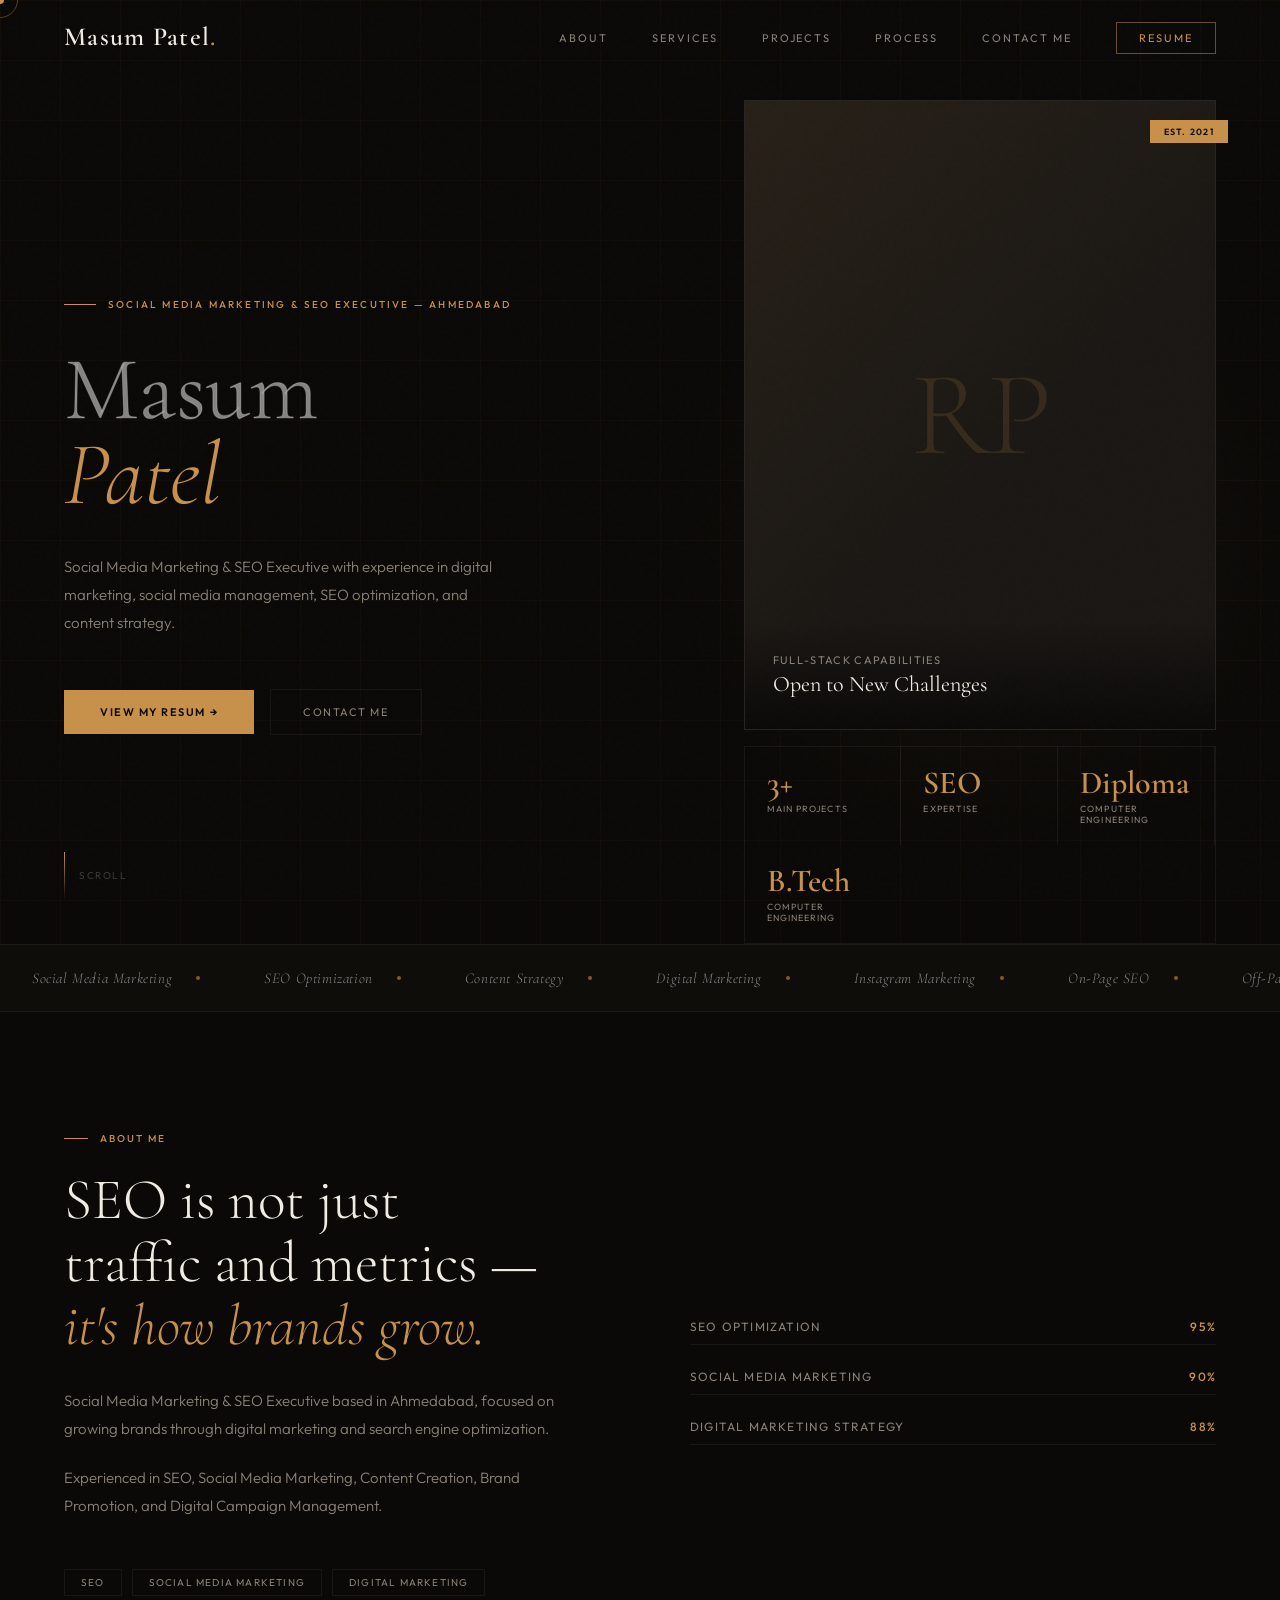
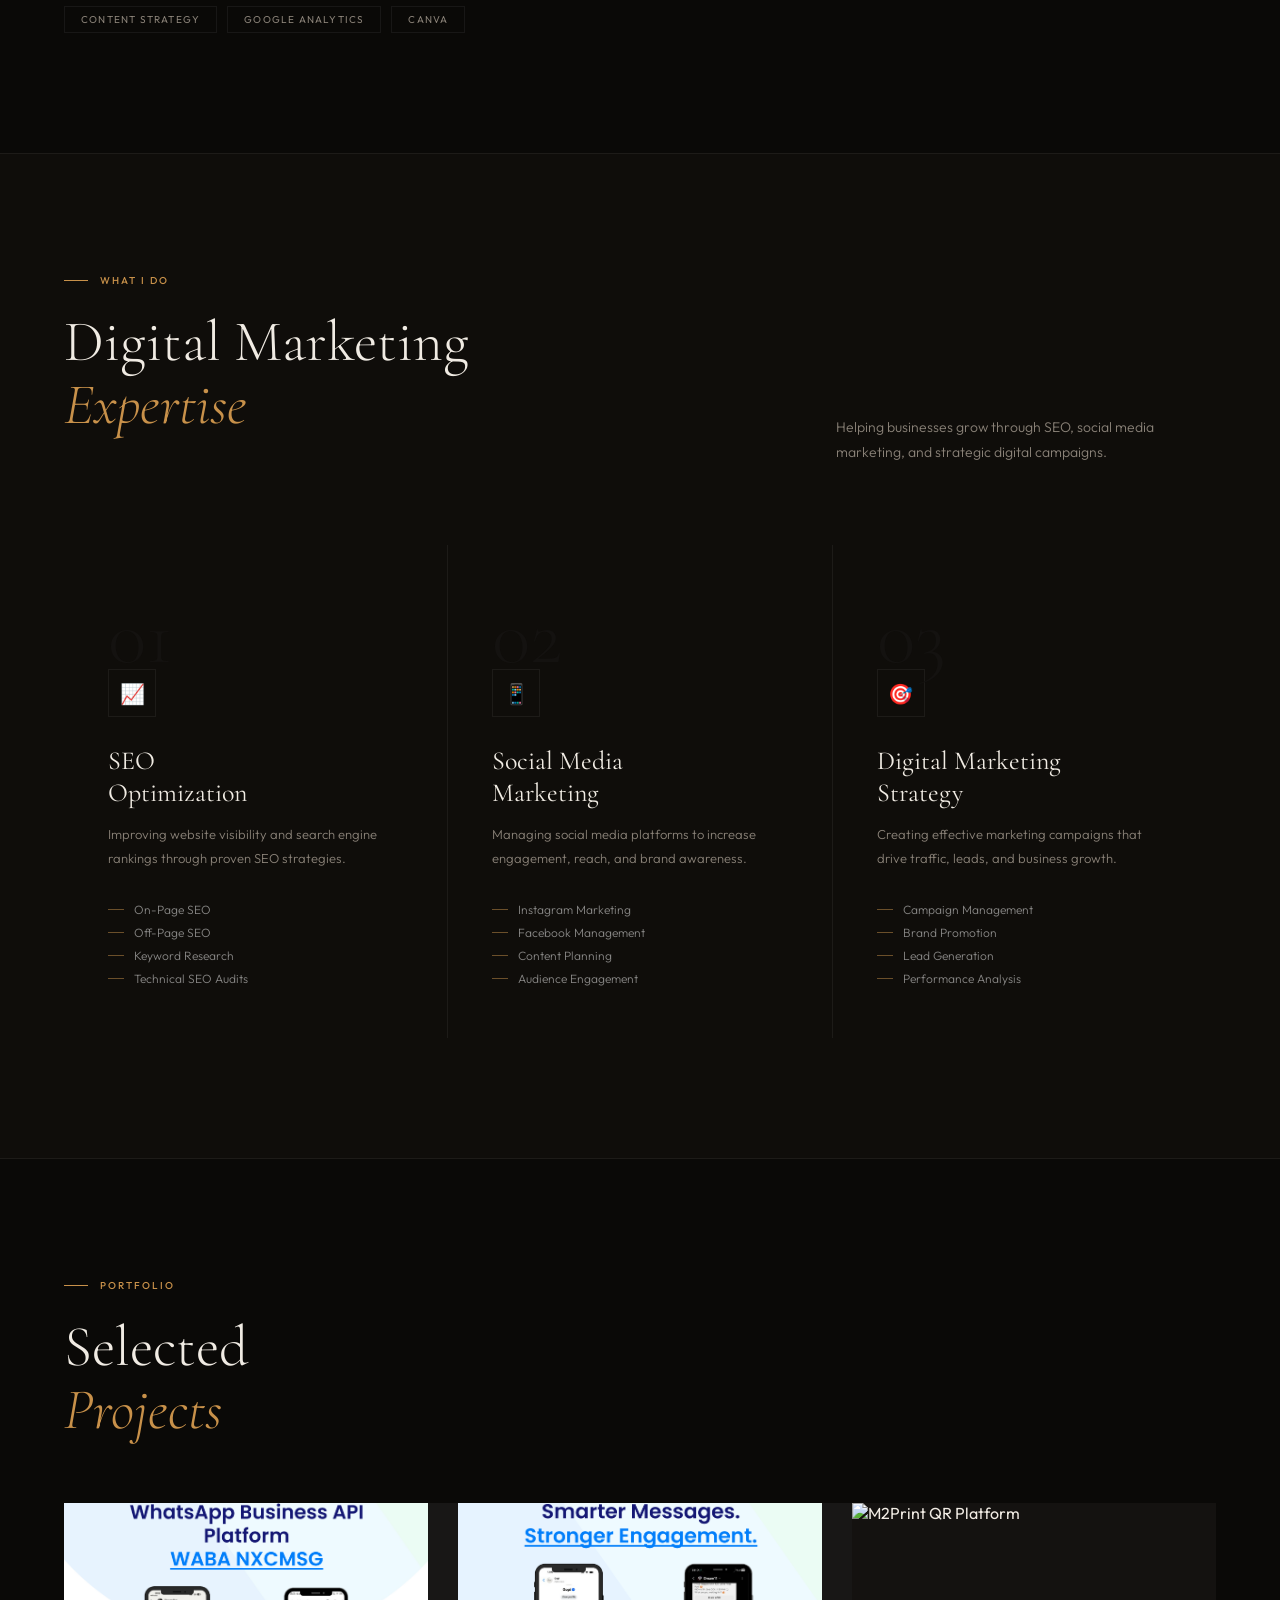
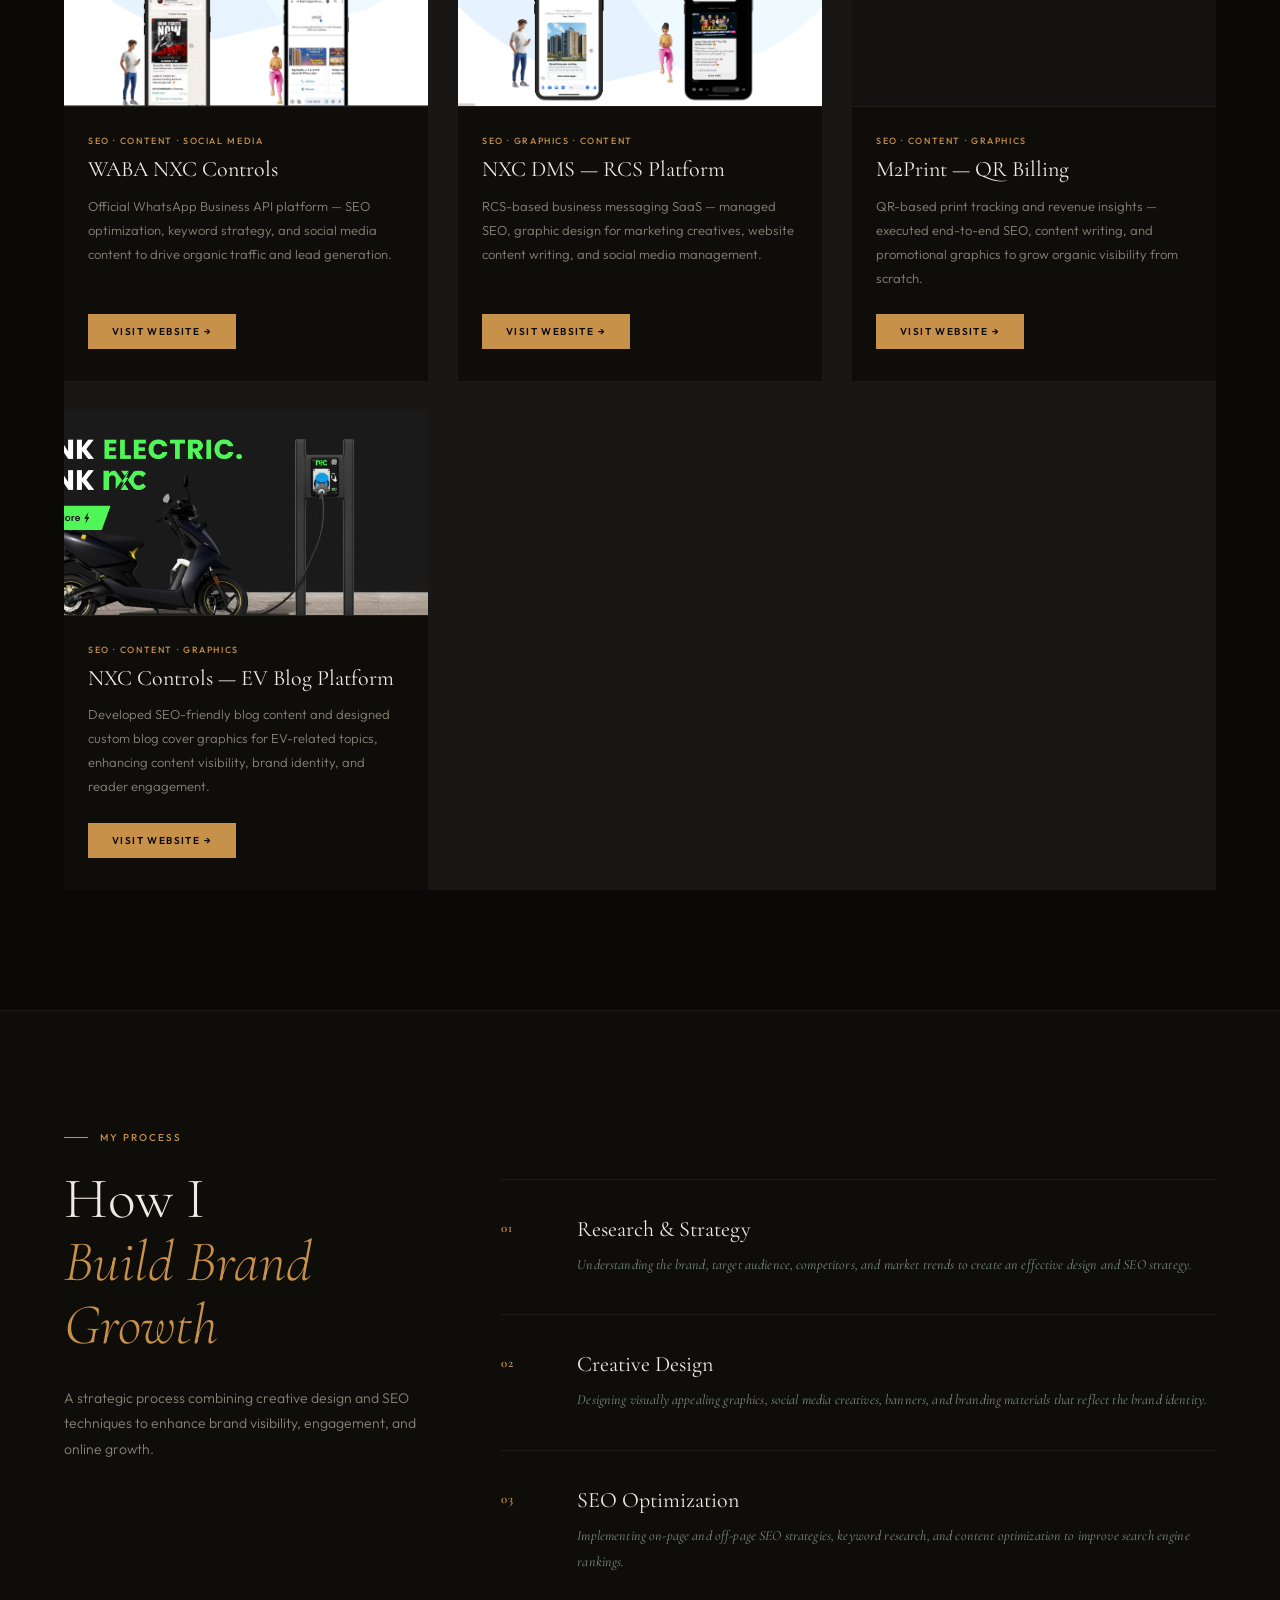
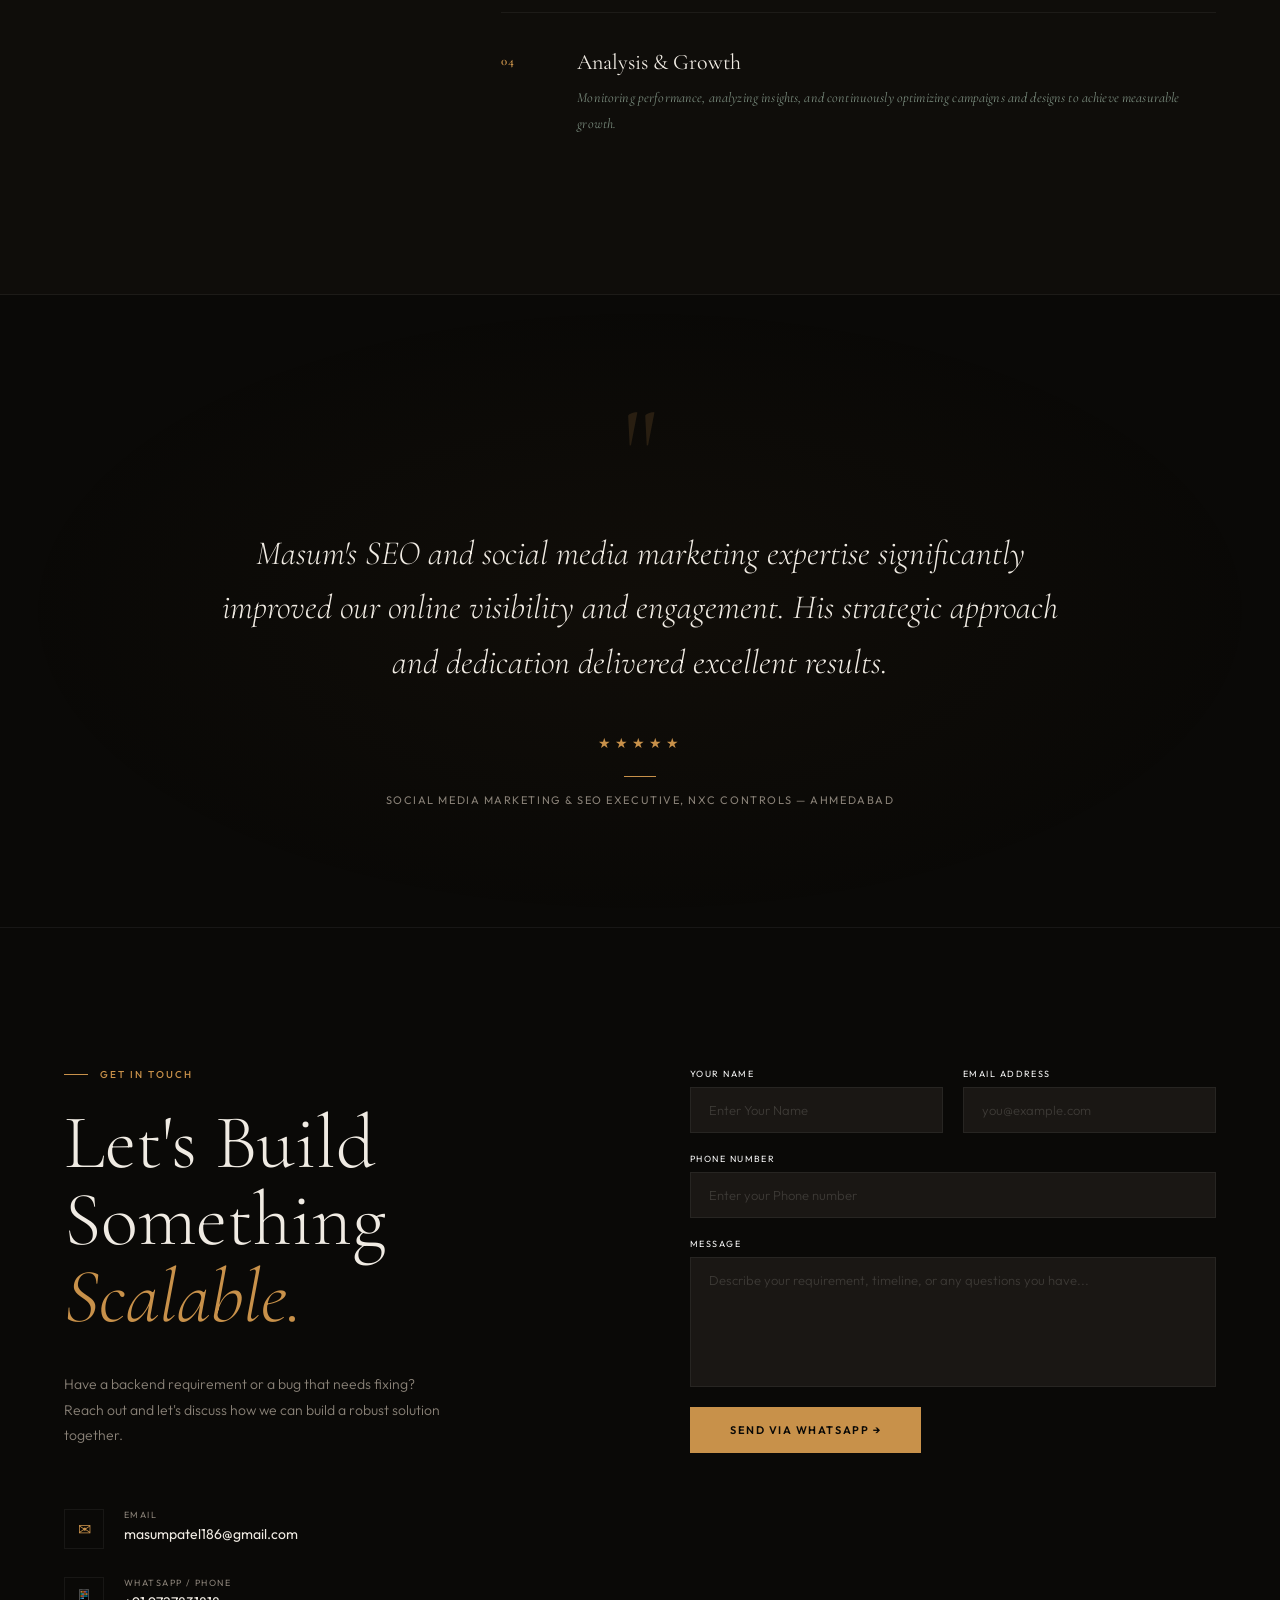
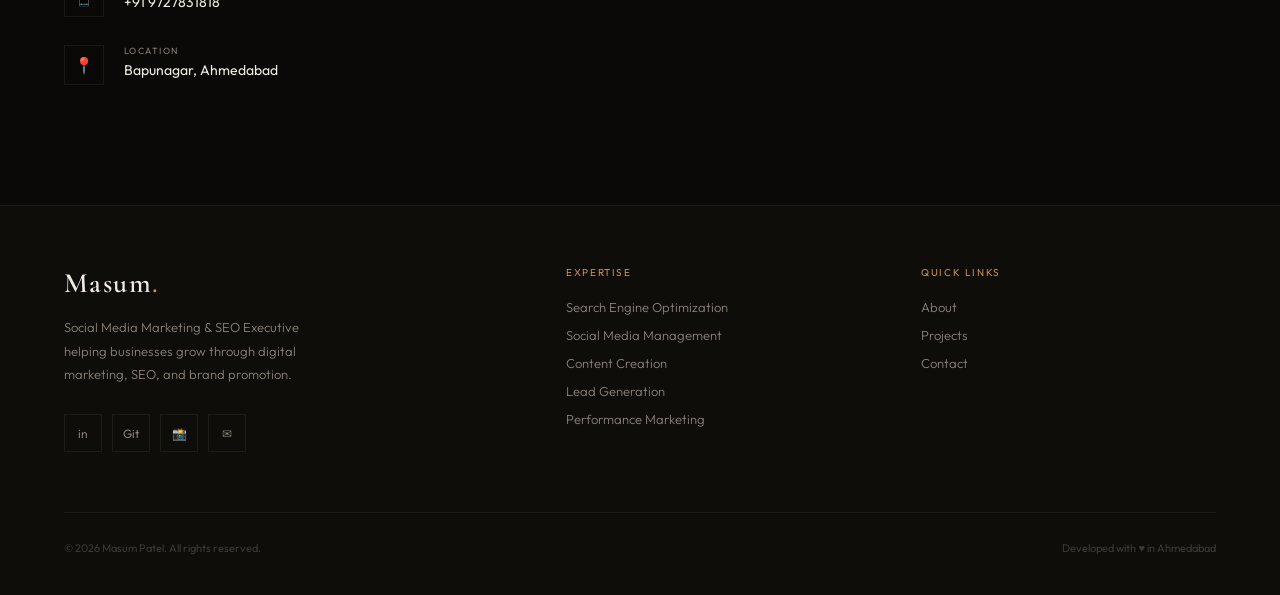
==== commit 5b9759b6: "Cheang Process Section" ====
--- a/index.html
+++ b/index.html
@@ -320,41 +320,55 @@
 
   </div>
 </section>
-  <!-- PROCESS -->
+<!-- PROCESS -->
 <section id="process">
   <div class="process-grid">
     <div class="process-sticky reveal">
       <div class="section-eyebrow">My Process</div>
-     <h2 class="section-h2">How I<br><em>Grow Brands</em></h2>
-      <p style="font-size:14px;color:var(--text-mid);font-weight:300;line-height:1.85;margin-top:20px;">A structured approach to building scalable, secure, and high-performance web applications.</p>
-    </div>
+      <h2 class="section-h2">How I<br><em>Build Brand Growth</em></h2>
+      <p style="font-size:14px;color:var(--text-mid);font-weight:300;line-height:1.85;margin-top:20px;">
+        A strategic process combining creative design and SEO techniques to enhance brand visibility, engagement, and online growth.
+      </p>
+    </div>
+
     <div class="process-steps reveal">
       <div class="process-step">
         <div class="ps-num">01</div>
         <div>
-          <div class="ps-title">Requirement Analysis</div>
-          <p class="ps-desc">Understanding the project scope, from user modules to payment gateway needs, ensuring every client requirement is clearly defined.</p>
-        </div>
-      </div>
+          <div class="ps-title">Research & Strategy</div>
+          <p class="ps-desc">
+            Understanding the brand, target audience, competitors, and market trends to create an effective design and SEO strategy.
+          </p>
+        </div>
+      </div>
+
       <div class="process-step">
         <div class="ps-num">02</div>
         <div>
-          <div class="ps-title">Architecture & DB Design</div>
-          <p class="ps-desc">Designing the MySQL database schema and implementing MVC architecture to ensure data integrity and system scalability.</p>
-        </div>
-      </div>
+          <div class="ps-title">Creative Design</div>
+          <p class="ps-desc">
+            Designing visually appealing graphics, social media creatives, banners, and branding materials that reflect the brand identity.
+          </p>
+        </div>
+      </div>
+
       <div class="process-step">
         <div class="ps-num">03</div>
         <div>
-          <div class="ps-title">Backend Development</div>
-          <p class="ps-desc">Writing optimized PHP/Laravel code, developing RESTful APIs, and integrating secure payment systems like Razorpay.</p>
-        </div>
-      </div>
+          <div class="ps-title">SEO Optimization</div>
+          <p class="ps-desc">
+            Implementing on-page and off-page SEO strategies, keyword research, and content optimization to improve search engine rankings.
+          </p>
+        </div>
+      </div>
+
       <div class="process-step">
         <div class="ps-num">04</div>
         <div>
-          <div class="ps-title">Testing & Deployment</div>
-          <p class="ps-desc">Troubleshooting issues and ensuring smooth performance before final delivery through GitHub and server deployment.</p>
+          <div class="ps-title">Analysis & Growth</div>
+          <p class="ps-desc">
+            Monitoring performance, analyzing insights, and continuously optimizing campaigns and designs to achieve measurable growth.
+          </p>
         </div>
       </div>
     </div>
@@ -454,7 +468,7 @@
       </p>
       <div class="footer-socials">
         <a href="https://www.linkedin.com/in/masum-patel-b4694a276?utm_source=share&utm_campaign=share_via&utm_content=profile&utm_medium=android_app"target="_blank" class="social-btn">in</a>
-        <a href="#" class="social-btn">Git</a>
+        <a href="https://github.com/MasumPatel07" class="social-btn">Git</a>
         <a href="#" class="social-btn">📸</a>
         <a href="mailto:masumpatel186@gmail.com" class="social-btn">✉</a>
       </div>
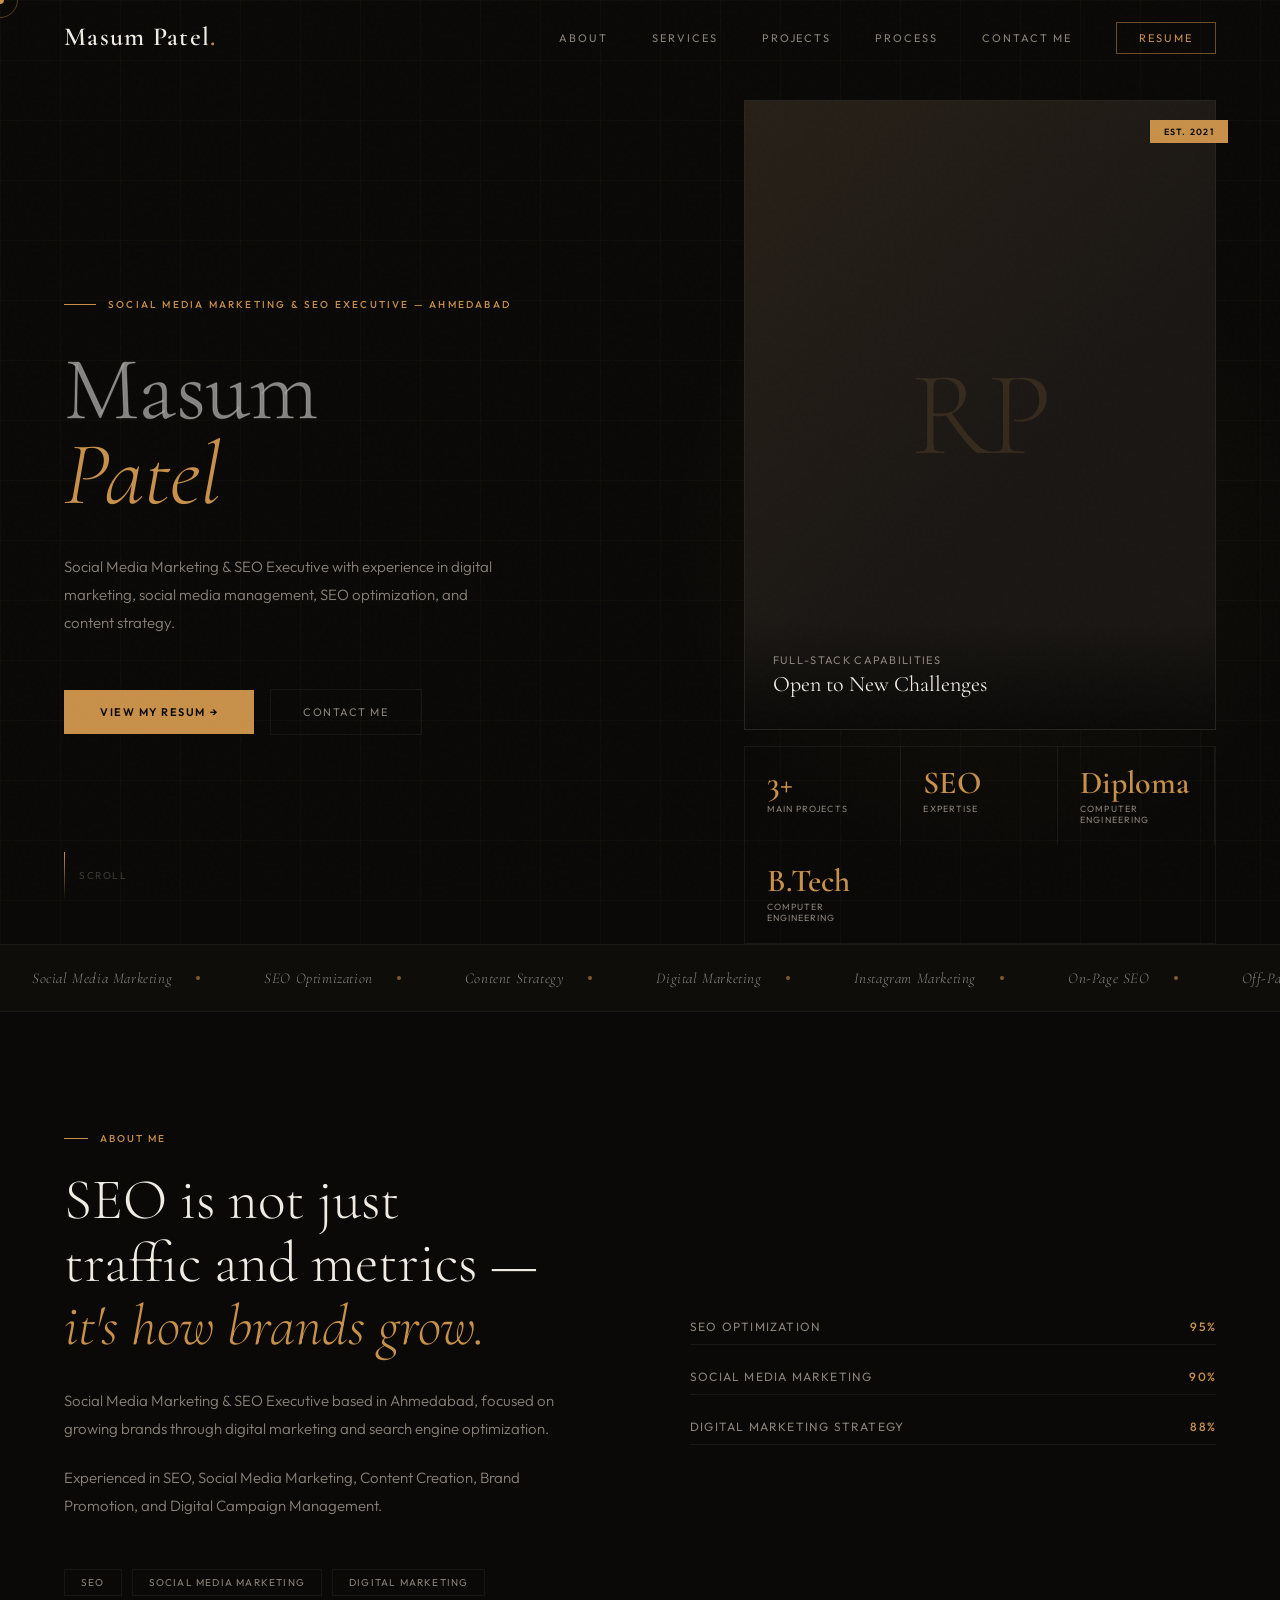
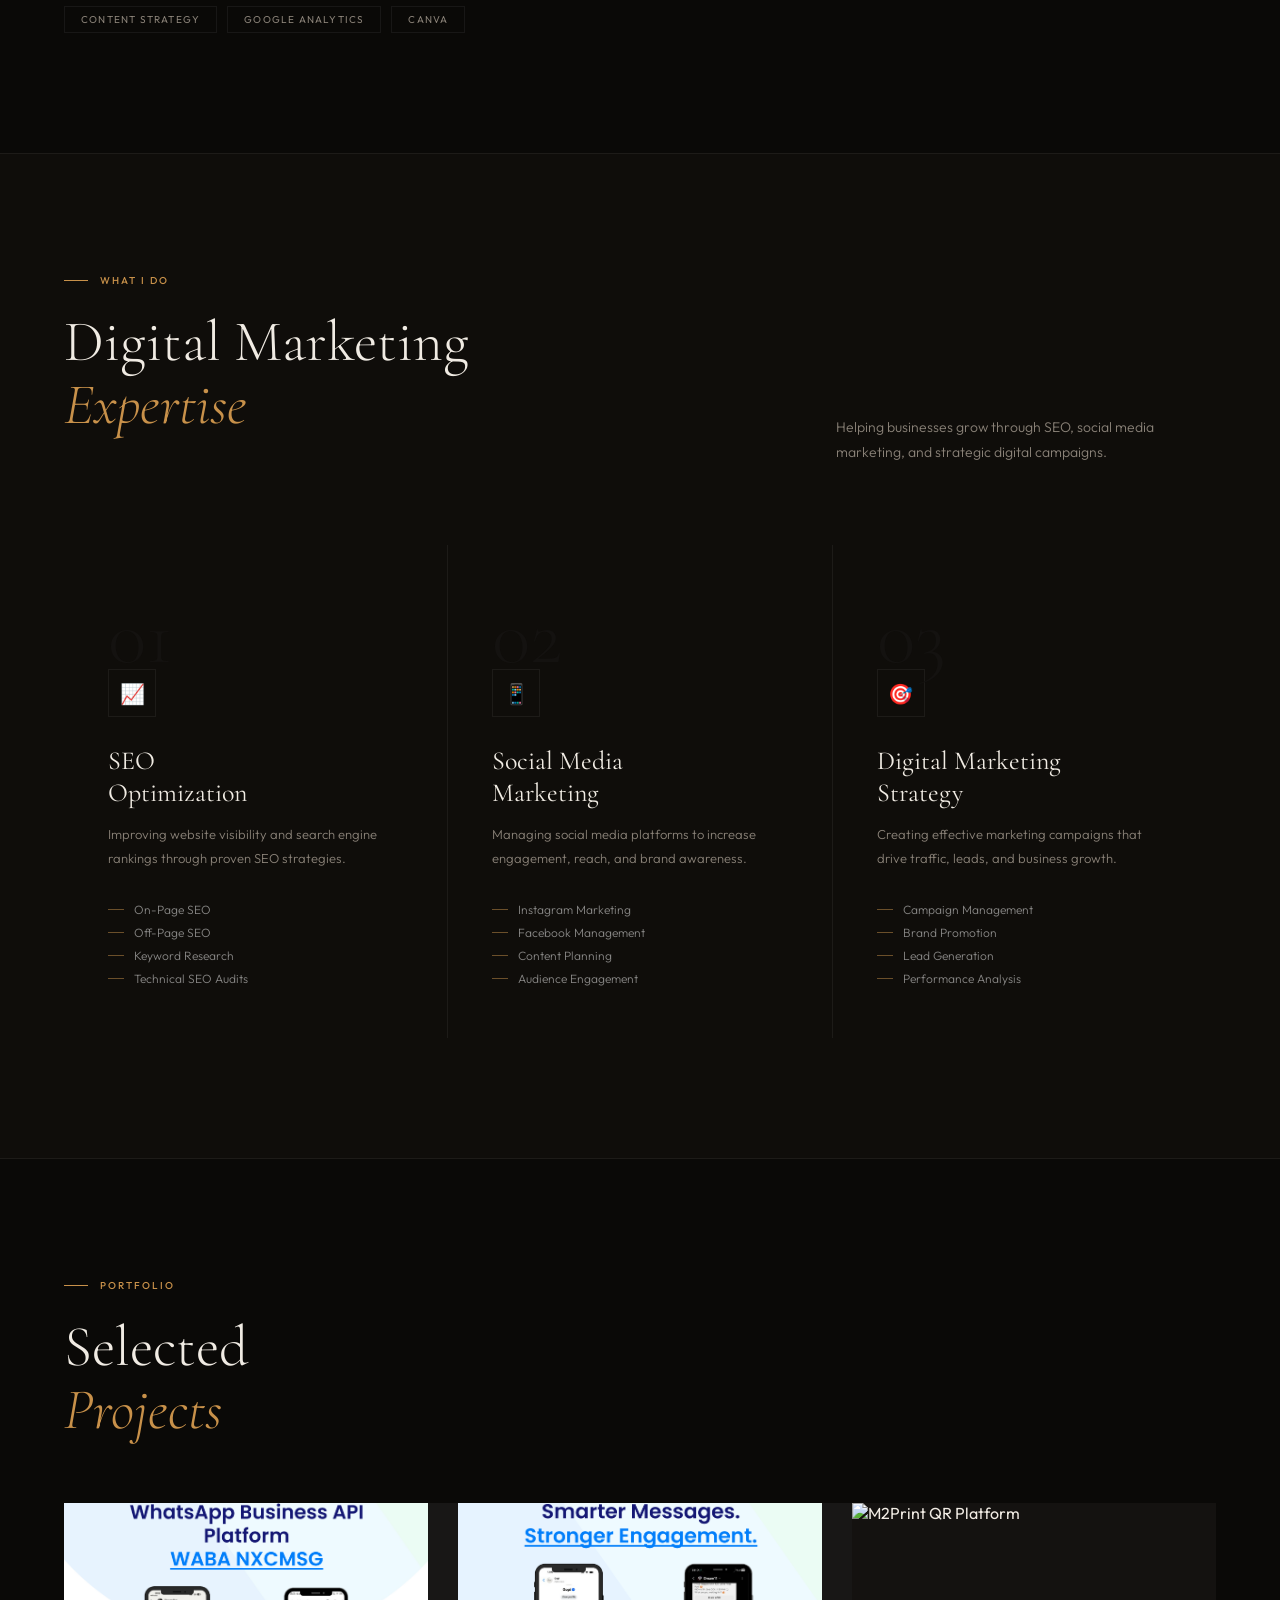
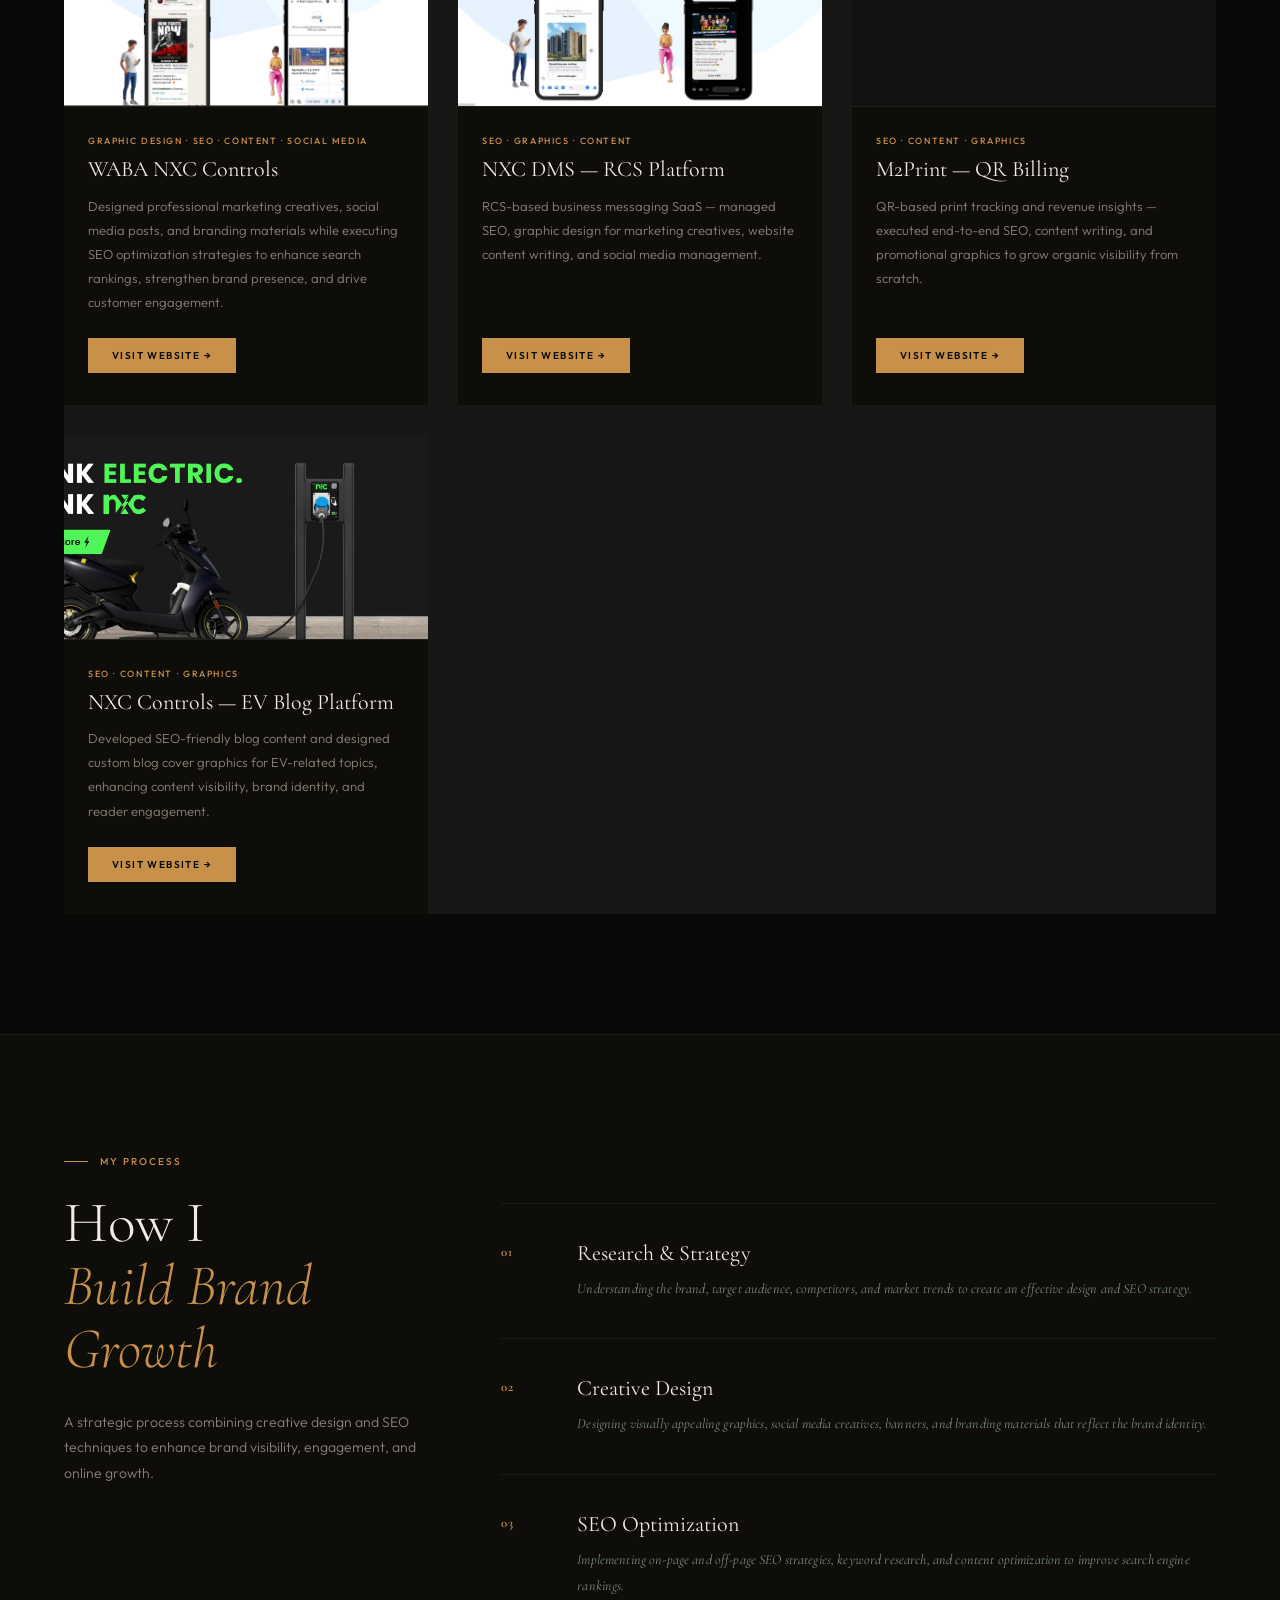
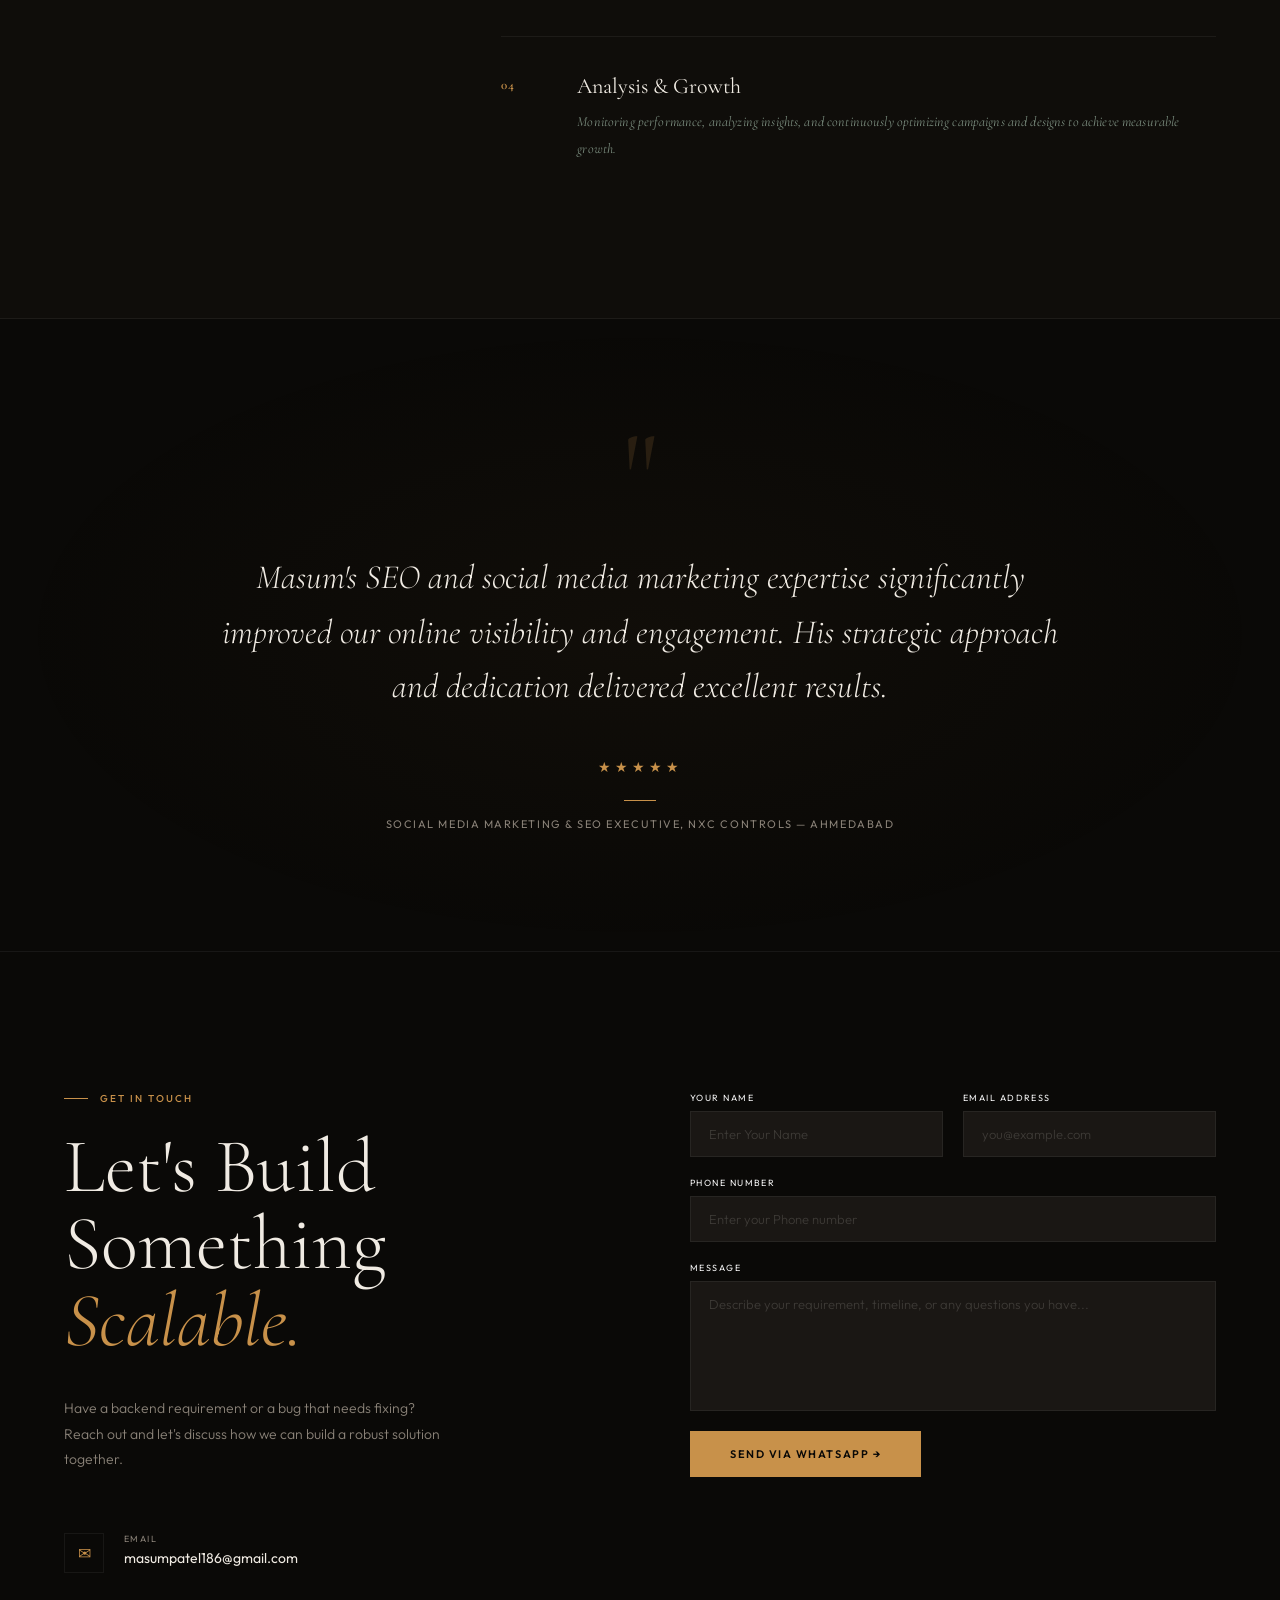
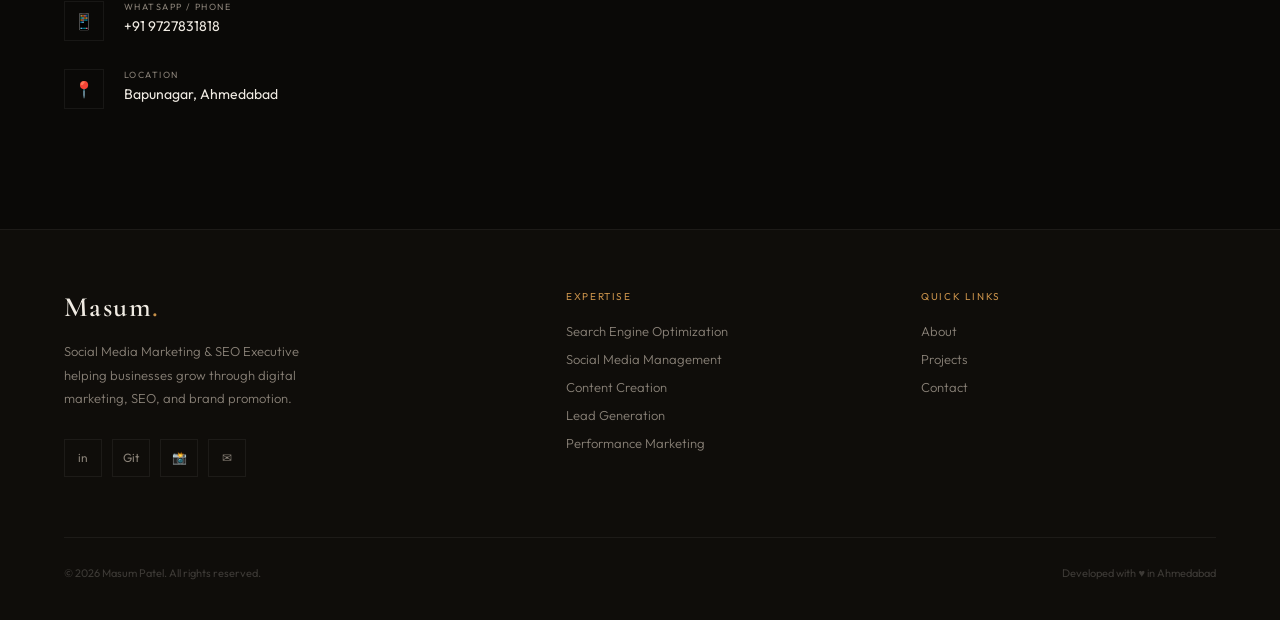
==== commit b133b860: "Change Project 1 Content" ====
--- a/index.html
+++ b/index.html
@@ -251,11 +251,11 @@
              alt="WABA NXC Controls">
       </div>
       <div class="proj-body">
-        <div class="proj-tag">SEO · Content · Social Media</div>
+        <div class="proj-tag">Graphic Design · SEO · Content · Social Media</div>
         <h5 class="proj-title">WABA NXC Controls</h5>
         <p class="proj-desc">
-          Official WhatsApp Business API platform — SEO optimization, keyword strategy, and social media content to drive organic traffic and lead generation.
-        </p>
+  Designed professional marketing creatives, social media posts, and branding materials while executing SEO optimization strategies to enhance search rankings, strengthen brand presence, and drive customer engagement.
+</p>
         <a href="https://waba.nxccontrols.in/" target="_blank" class="proj-btn">
           Visit Website →
         </a>
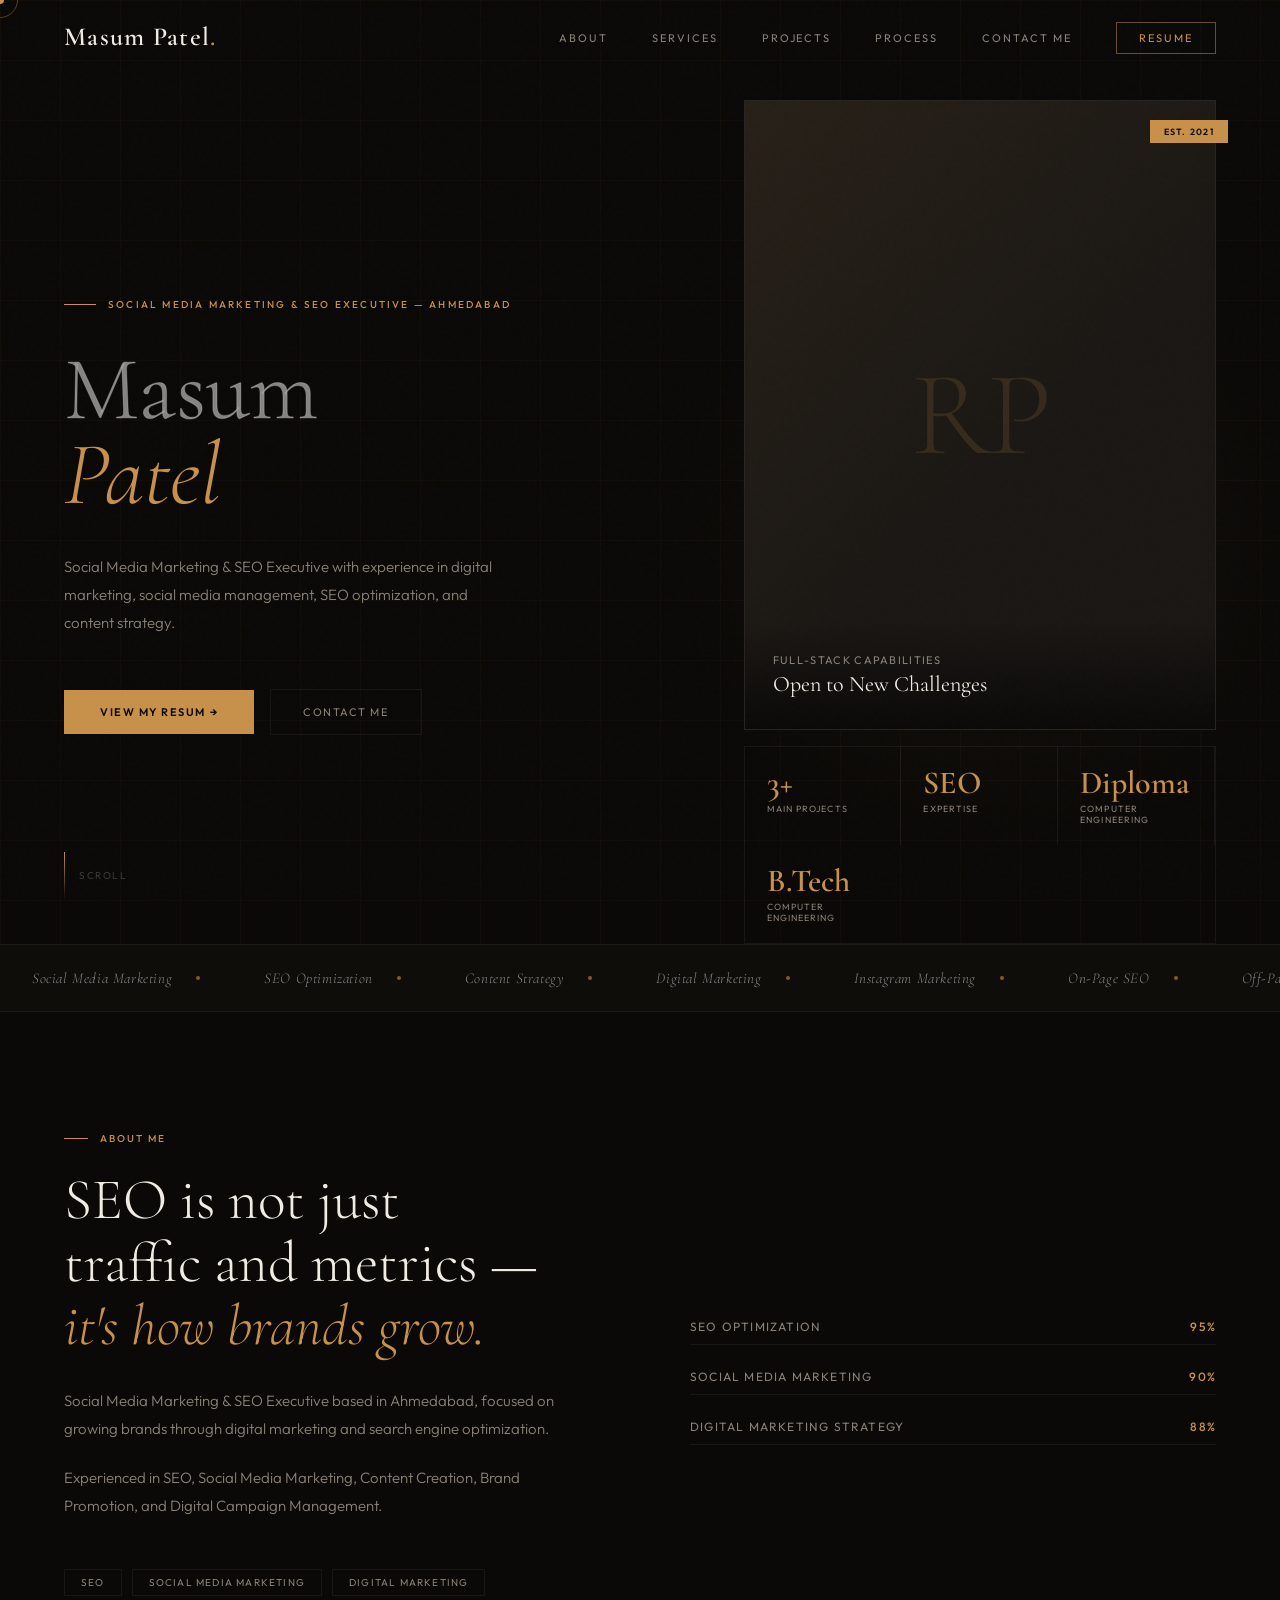
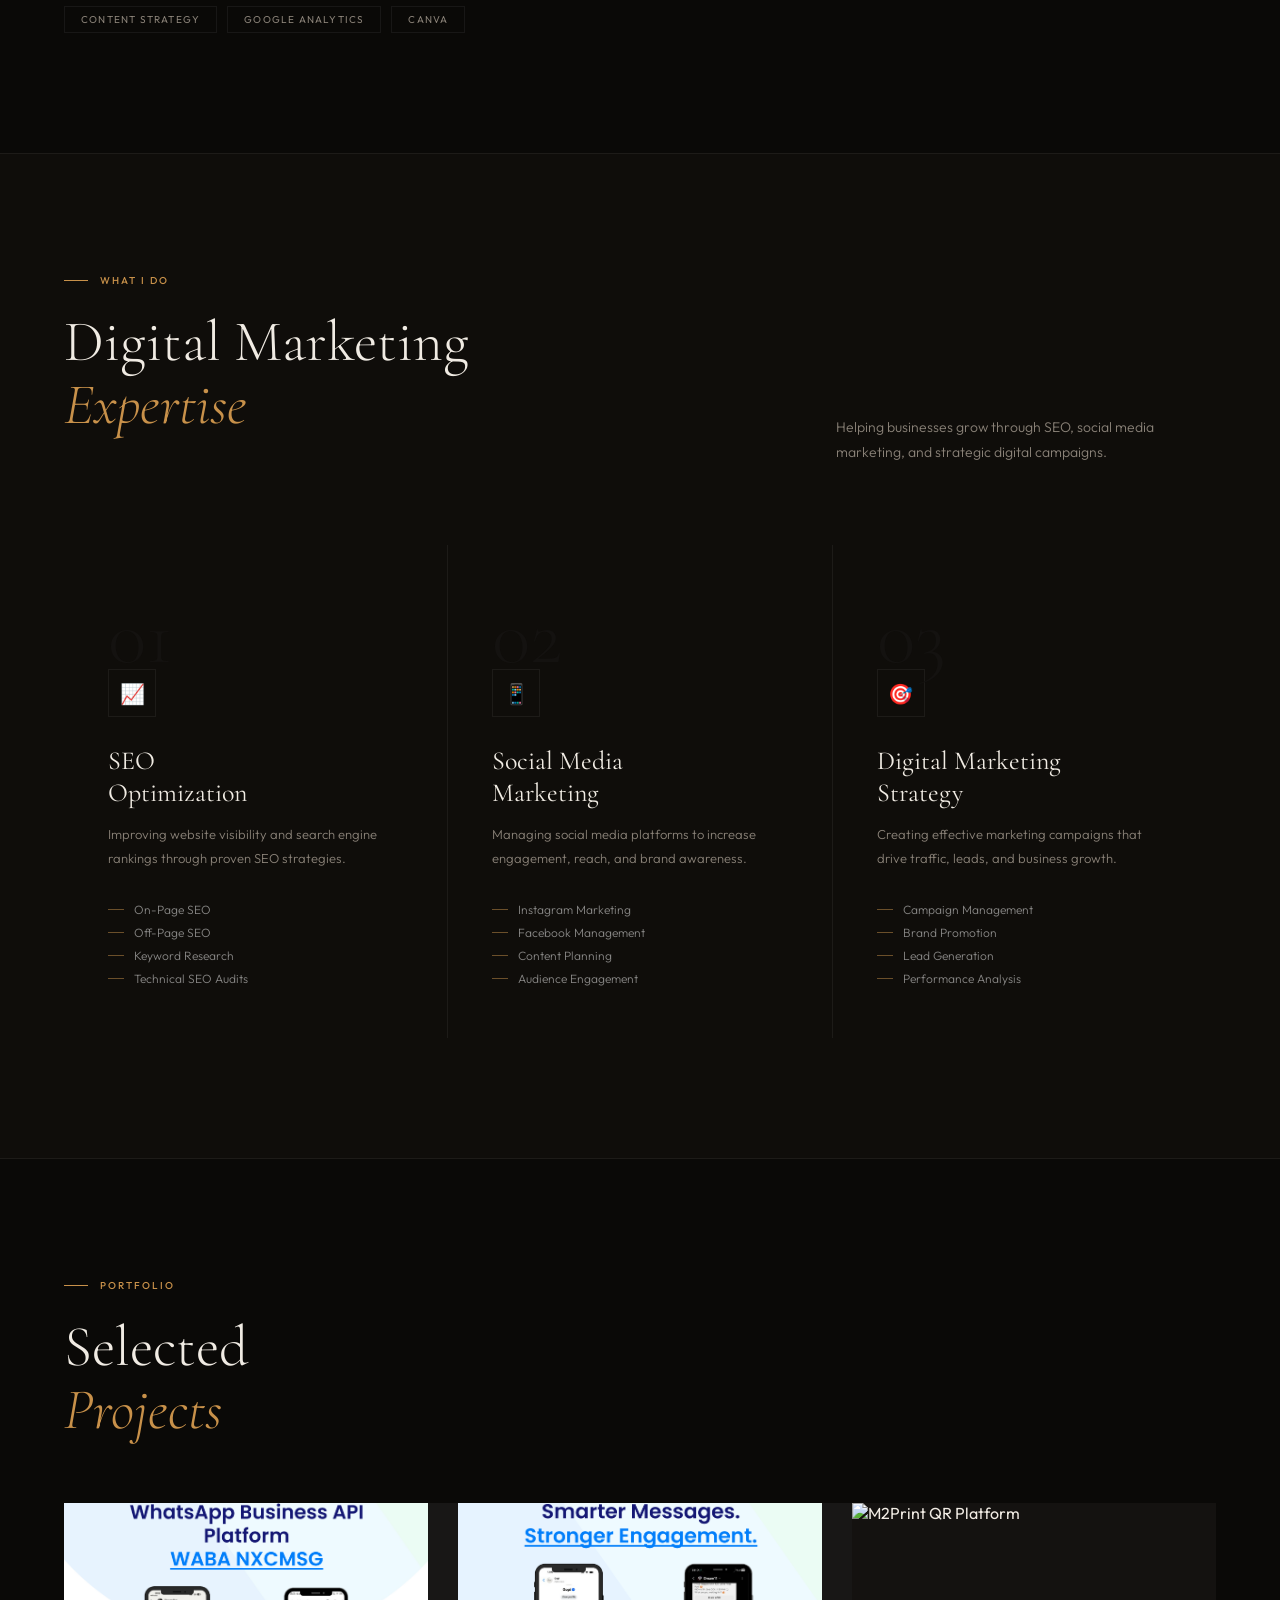
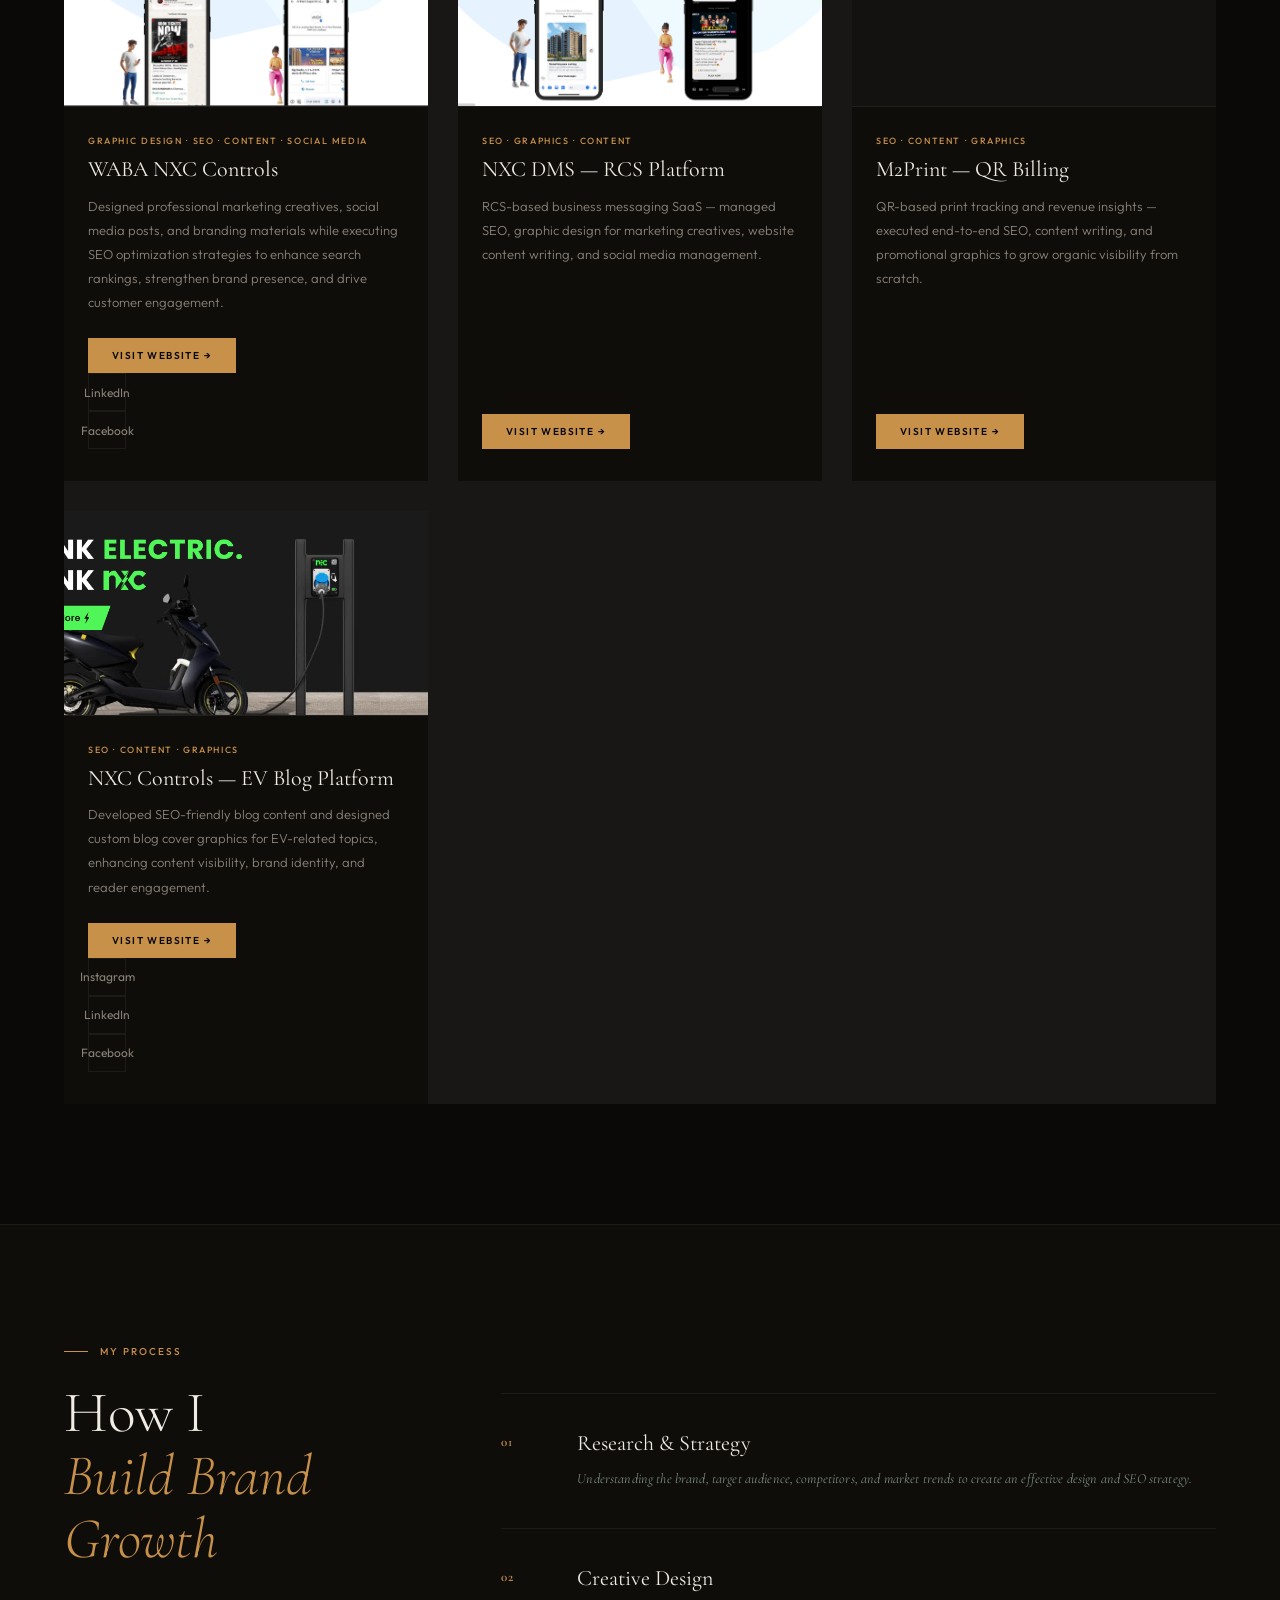
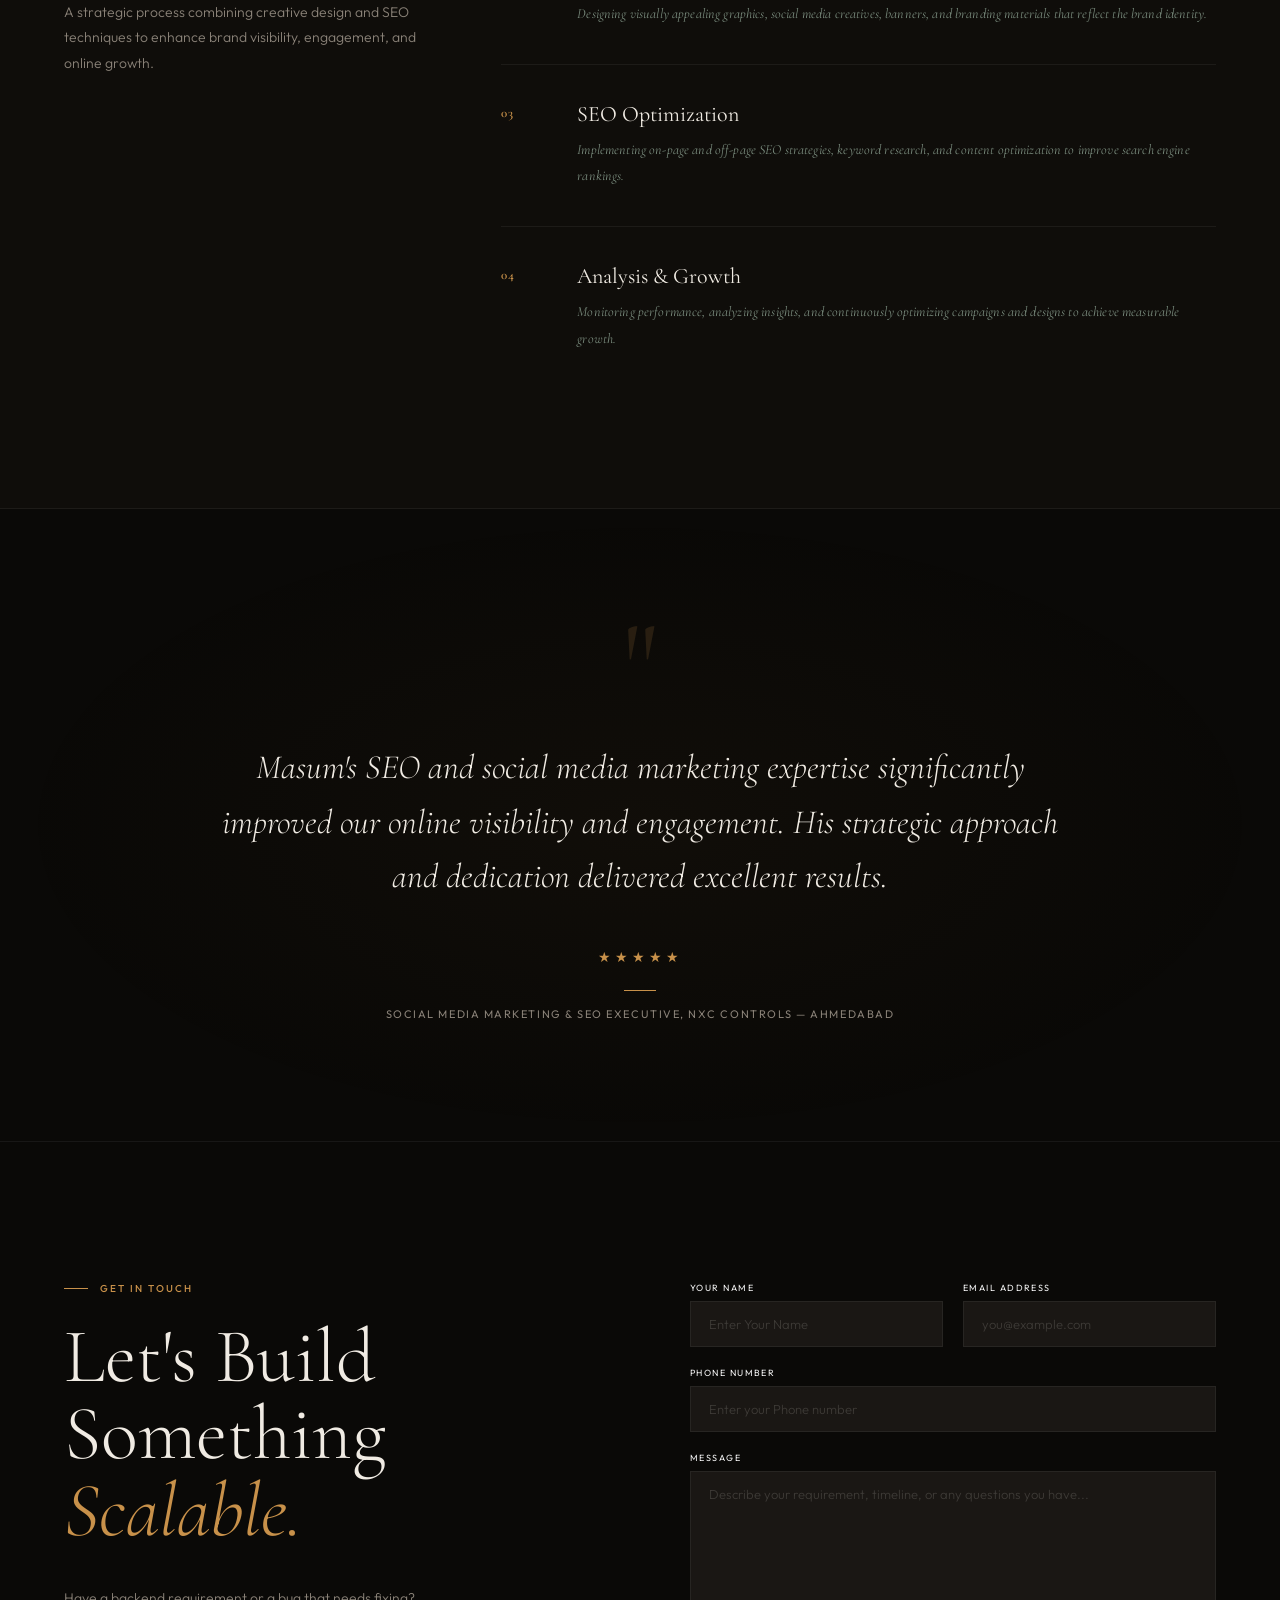
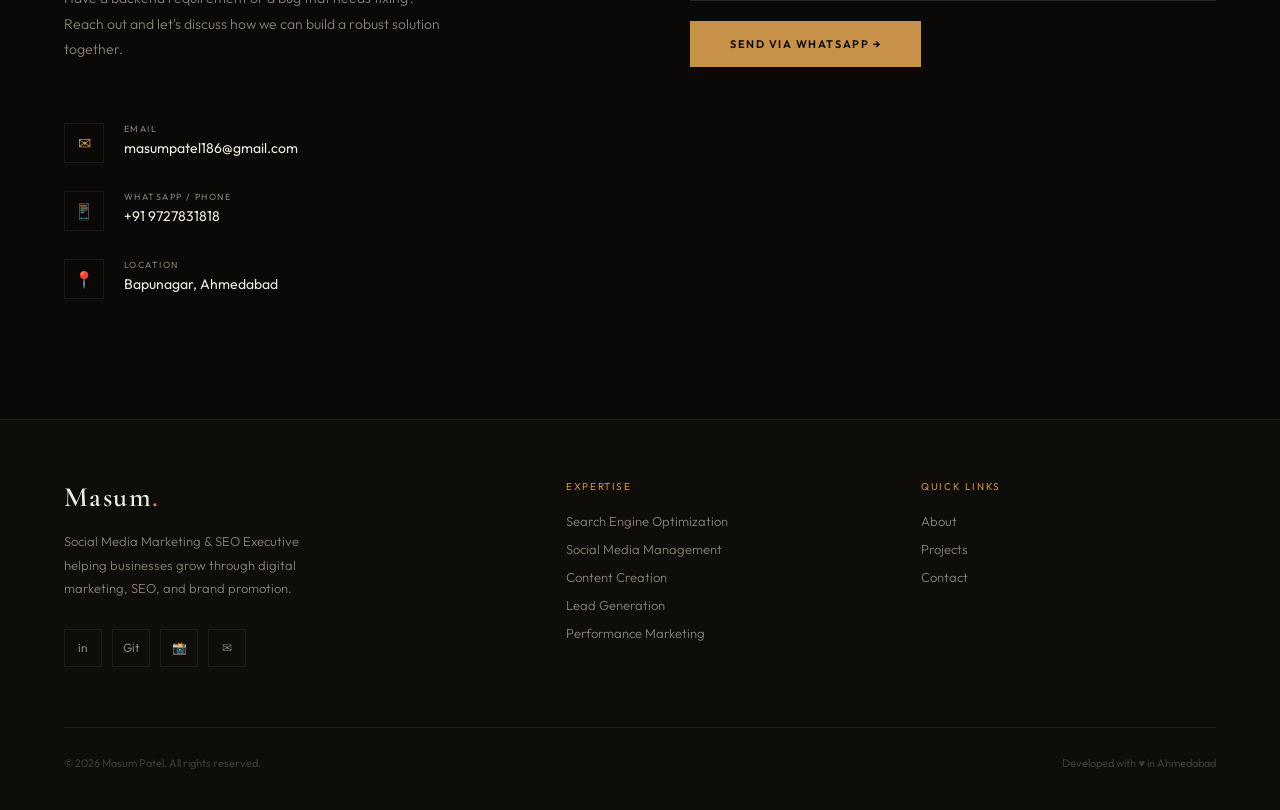
==== commit c31ed5dd: "project add link social Media" ====
--- a/index.html
+++ b/index.html
@@ -244,24 +244,44 @@
   <div class="proj-grid reveal">
 
     <!-- Project 1 -->
-    <div class="proj-card mb-4 ">
-      <div class="proj-img-wrap">
-        <img src="waba_whatsapp.png"
-             onerror="this.style.background='linear-gradient(135deg,#001a00,#003300)'"
-             alt="WABA NXC Controls">
-      </div>
-      <div class="proj-body">
-        <div class="proj-tag">Graphic Design · SEO · Content · Social Media</div>
-        <h5 class="proj-title">WABA NXC Controls</h5>
-        <p class="proj-desc">
-  Designed professional marketing creatives, social media posts, and branding materials while executing SEO optimization strategies to enhance search rankings, strengthen brand presence, and drive customer engagement.
-</p>
-        <a href="https://waba.nxccontrols.in/" target="_blank" class="proj-btn">
-          Visit Website →
-        </a>
-      </div>
-    </div>
-
+   <div class="proj-card mb-4">
+  <div class="proj-img-wrap">
+    <img src="waba_whatsapp.png"
+         onerror="this.style.background='linear-gradient(135deg,#001a00,#003300)'"
+         alt="WABA NXC Controls">
+  </div>
+
+  <div class="proj-body">
+    <div class="proj-tag">
+      Graphic Design · SEO · Content · Social Media
+    </div>
+
+    <h5 class="proj-title">WABA NXC Controls</h5>
+
+    <p class="proj-desc">
+      Designed professional marketing creatives, social media posts, and branding materials while executing SEO optimization strategies to enhance search rankings, strengthen brand presence, and drive customer engagement.
+    </p>
+
+    <div class="proj-actions">
+
+      <a href="https://waba.nxccontrols.in/"
+         target="_blank"
+         class="proj-btn">
+        Visit Website →
+      </a>
+      <a href="https://www.linkedin.com/company/nxc-controls-pvt-ltd/"
+         target="_blank"
+         class="social-btn">
+        LinkedIn
+      </a>
+      <a href="https://www.facebook.com/NXC.CONTROLS"
+         target="_blank"
+         class="social-btn">
+        Facebook
+      </a>
+    </div>
+  </div>
+</div>   
     <!-- Project 2 -->
     <div class="proj-card mb-4">
       <div class="proj-img-wrap">
@@ -299,26 +319,49 @@
       </div>
     </div>
 
-    <!-- Project 4 -->
-    <div class="proj-card mb-4">
-      <div class="proj-img-wrap">
-        <img src="EV_charger.png"
-             onerror="this.style.background='linear-gradient(135deg,#1a1a1a,#333333)'"
-             alt="NXC Controls EV Blog">
-      </div>
-      <div class="proj-body">
-        <div class="proj-tag">SEO · Content · Graphics</div>
-        <h5 class="proj-title">NXC Controls — EV Blog Platform</h5>
-        <p class="proj-desc">
-          Developed SEO-friendly blog content and designed custom blog cover graphics for EV-related topics, enhancing content visibility, brand identity, and reader engagement.
-        </p>
-        <a href="https://ev.nxccontrols.in/blog/" target="_blank" class="proj-btn">
-          Visit Website →
-        </a>
-      </div>
-    </div>
-
-  </div>
+   <!-- Project 4 -->
+<div class="proj-card mb-4">
+  <div class="proj-img-wrap">
+    <img src="EV_charger.png"
+         onerror="this.style.background='linear-gradient(135deg,#1a1a1a,#333333)'"
+         alt="NXC Controls EV Blog">
+  </div>
+
+  <div class="proj-body">
+    <div class="proj-tag">SEO · Content · Graphics</div>
+
+    <h5 class="proj-title">NXC Controls — EV Blog Platform</h5>
+
+    <p class="proj-desc">
+      Developed SEO-friendly blog content and designed custom blog cover graphics for EV-related topics, enhancing content visibility, brand identity, and reader engagement.
+    </p>
+
+    <div class="proj-actions">
+      <a href="https://ev.nxccontrols.in/blog/" target="_blank" class="proj-btn">
+        Visit Website →
+      </a>
+
+      <a href="https://www.instagram.com/nxc_ev_charger?igsh=bXlubzZ5dXl2OW0x"
+         target="_blank"
+         class="social-btn">
+        Instagram
+      </a>
+
+      <a href="https://www.linkedin.com/company/nxc-ev-solution/"
+         target="_blank"
+         class="social-btn">
+        LinkedIn
+      </a>
+
+      <a href="https://www.facebook.com/nxcevcs/"
+         target="_blank"
+         class="social-btn">
+        Facebook
+      </a>
+    </div>
+
+  </div>
+</div>
 </section>
 <!-- PROCESS -->
 <section id="process">
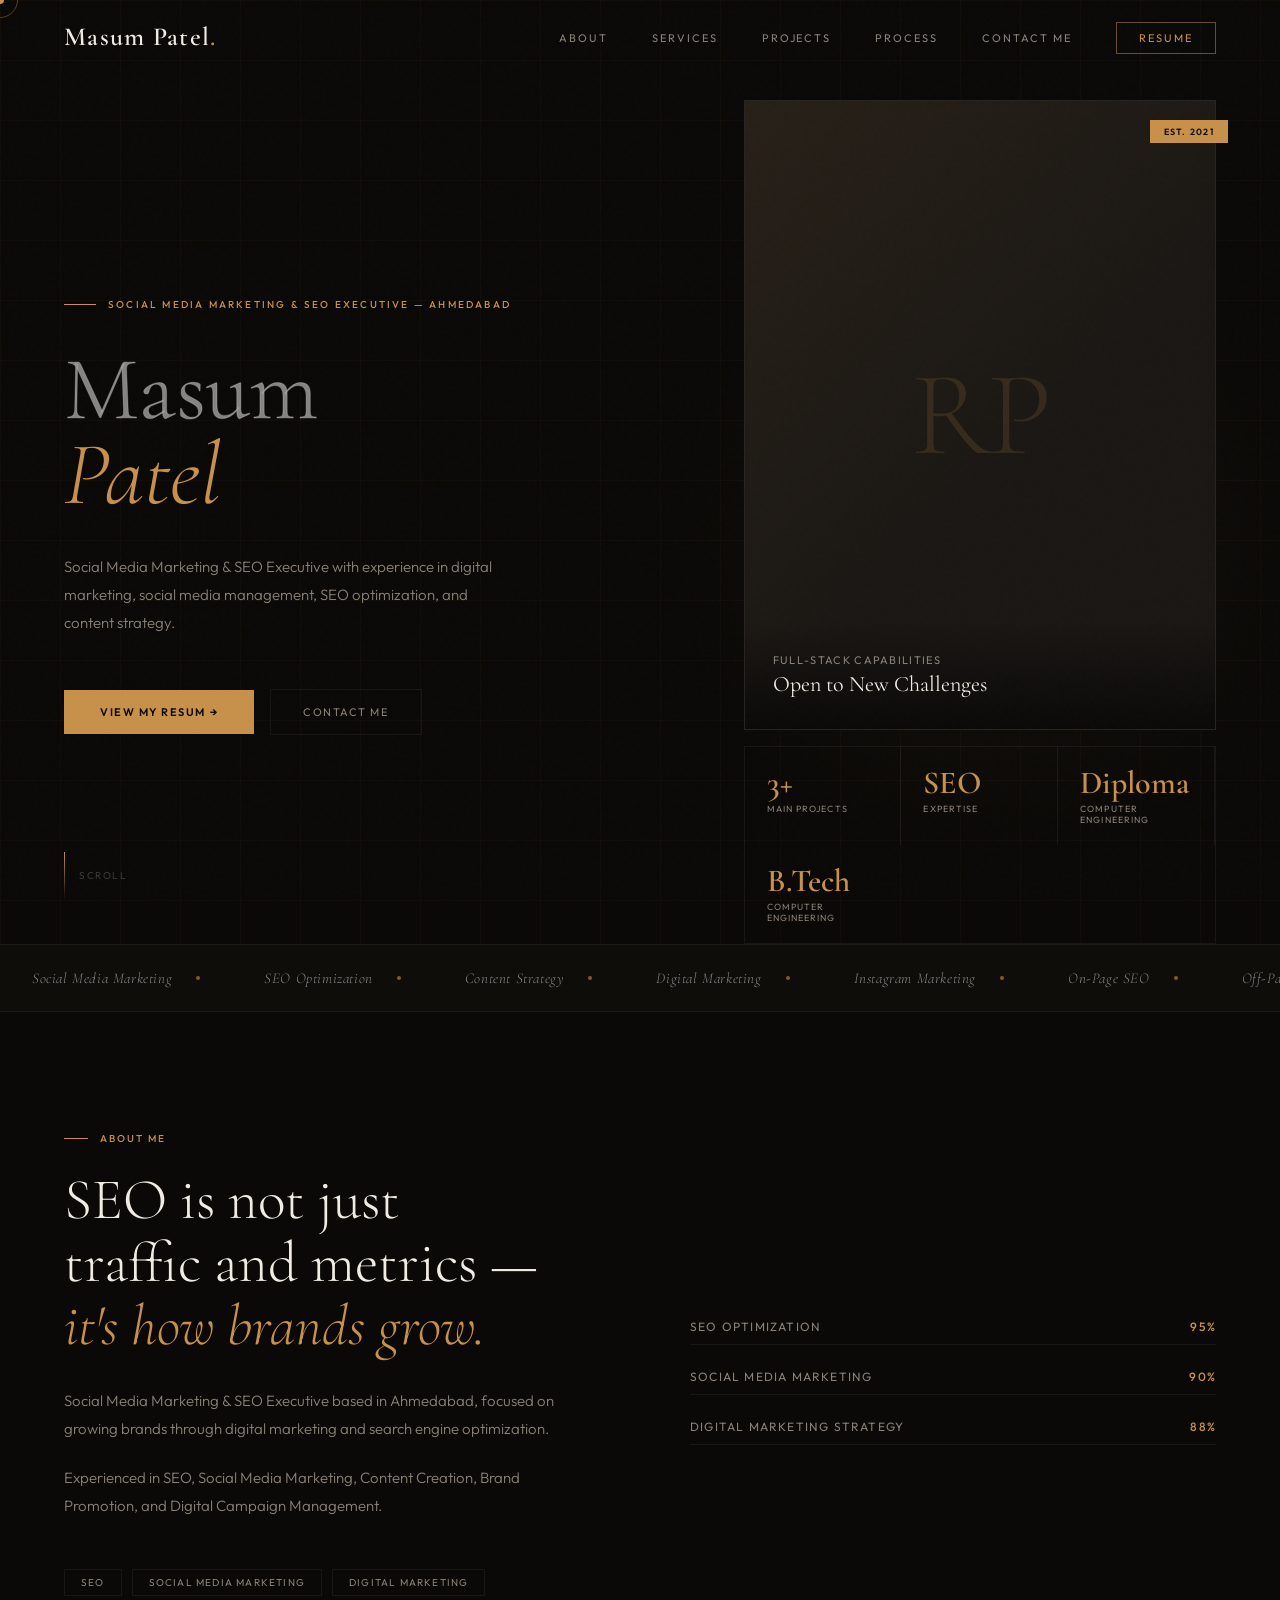
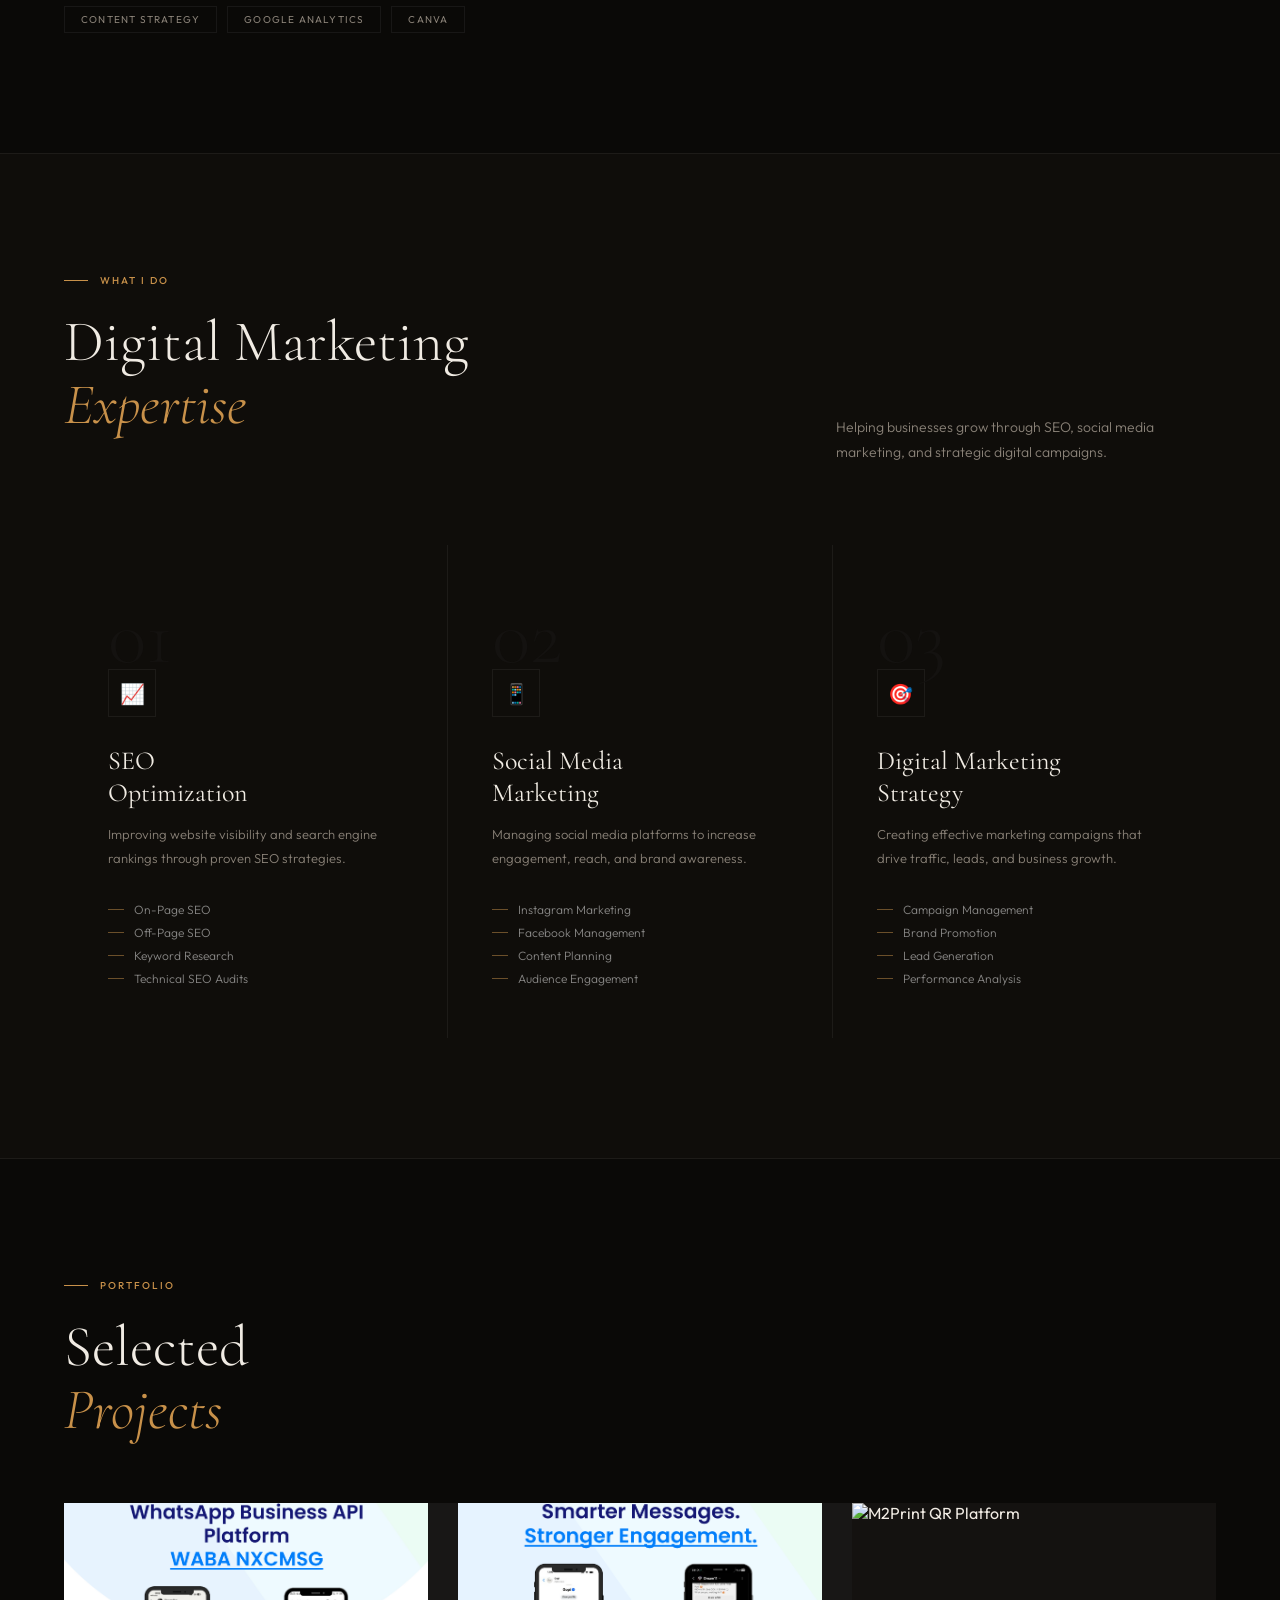
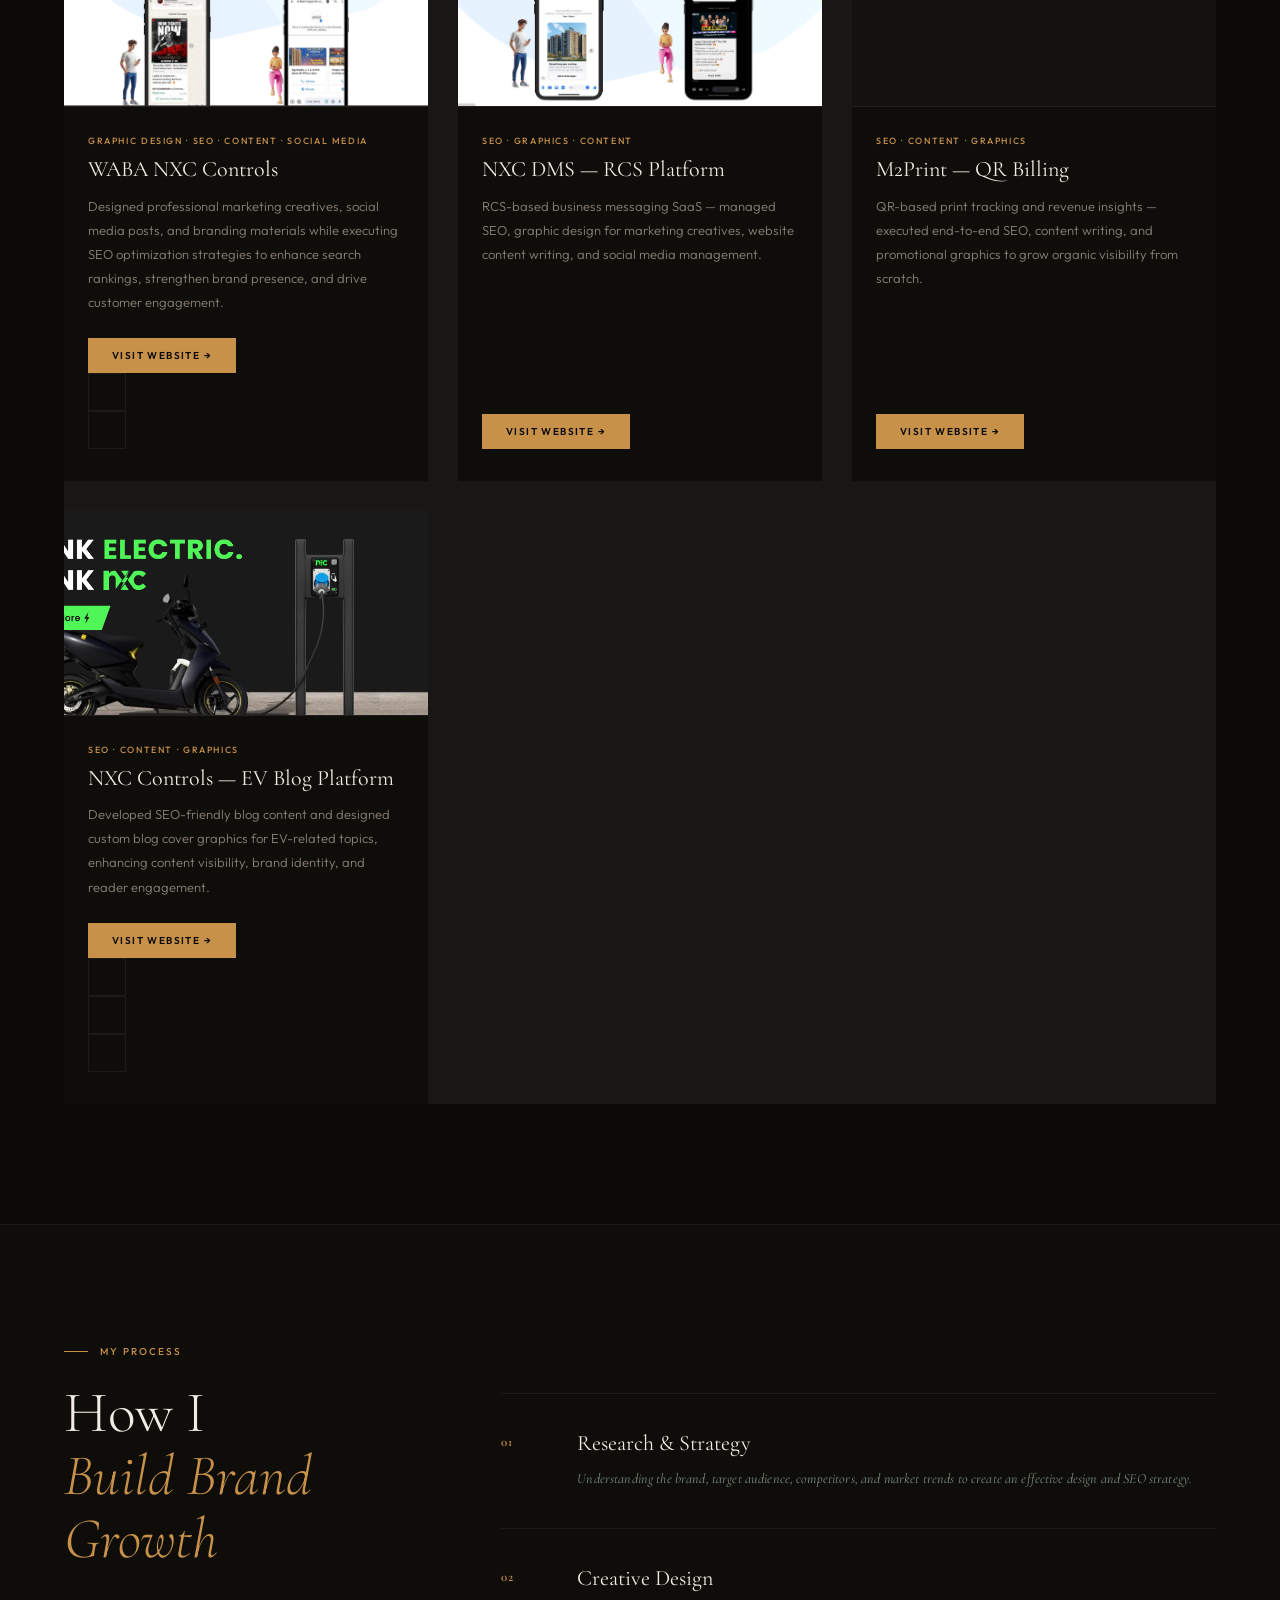
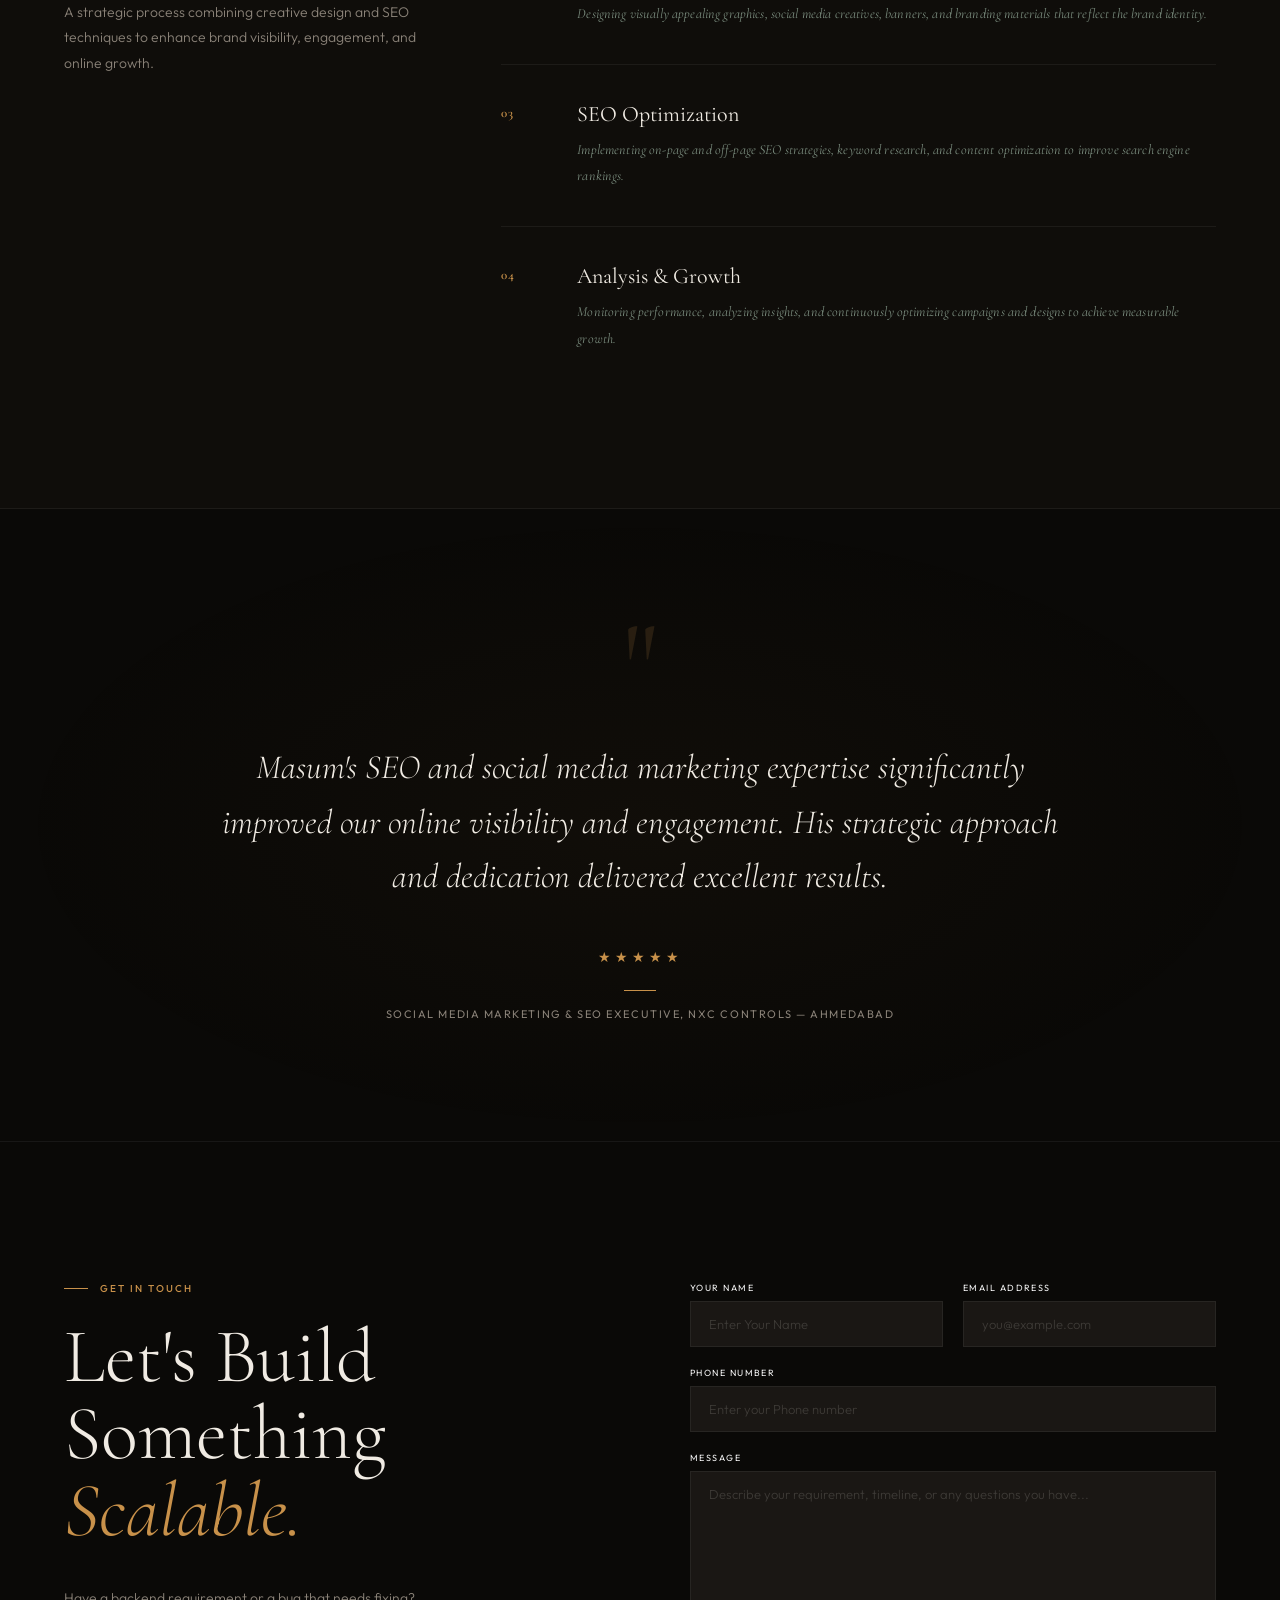
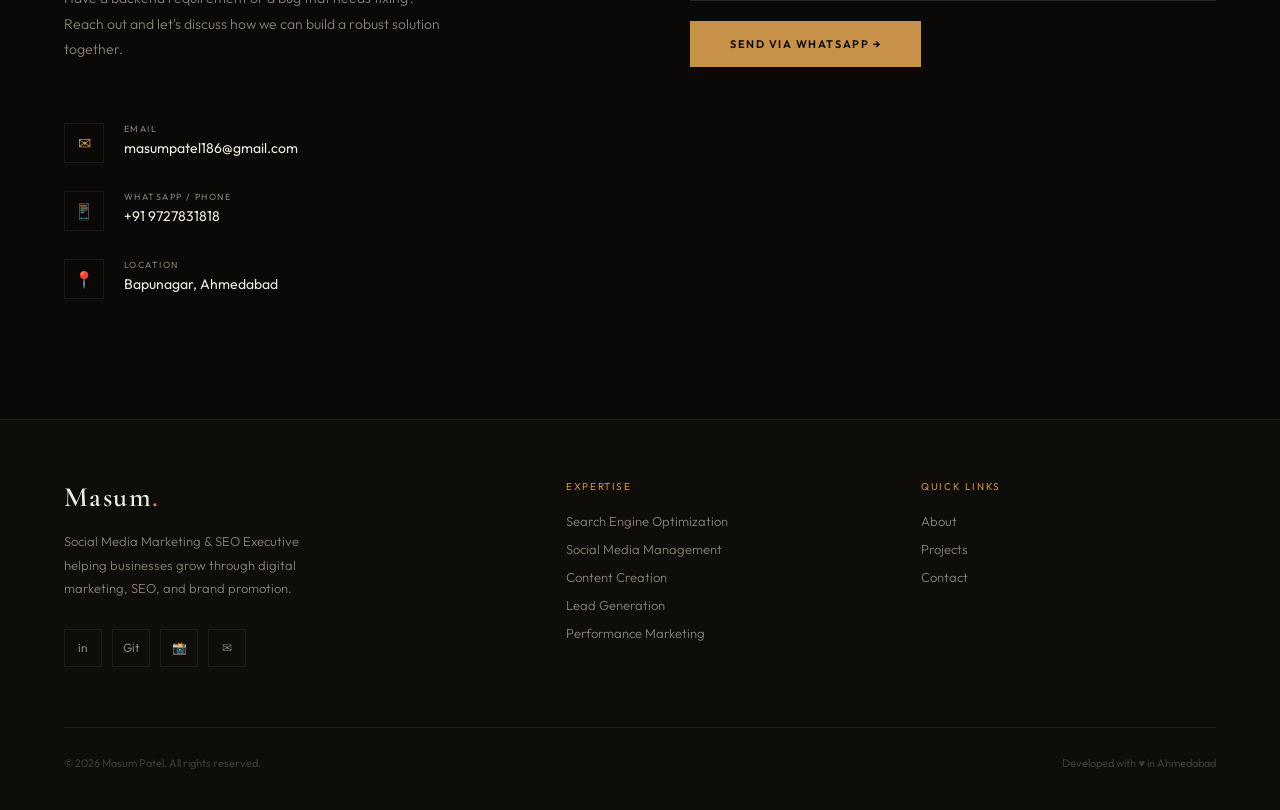
==== commit 49c1da01: "icon add in social mediya" ====
--- a/index.html
+++ b/index.html
@@ -272,12 +272,12 @@
       <a href="https://www.linkedin.com/company/nxc-controls-pvt-ltd/"
          target="_blank"
          class="social-btn">
-        LinkedIn
+         <i class="fa-brands fa-linkedin-in"></i>
       </a>
       <a href="https://www.facebook.com/NXC.CONTROLS"
          target="_blank"
          class="social-btn">
-        Facebook
+         <i class="fa-brands fa-facebook-f"></i>
       </a>
     </div>
   </div>
@@ -344,19 +344,19 @@
       <a href="https://www.instagram.com/nxc_ev_charger?igsh=bXlubzZ5dXl2OW0x"
          target="_blank"
          class="social-btn">
-        Instagram
+        <i class="fa-brands fa-instagram"></i>
       </a>
 
       <a href="https://www.linkedin.com/company/nxc-ev-solution/"
          target="_blank"
          class="social-btn">
-        LinkedIn
+         <i class="fa-brands fa-linkedin-in"></i>
       </a>
 
       <a href="https://www.facebook.com/nxcevcs/"
          target="_blank"
          class="social-btn">
-        Facebook
+         <i class="fa-brands fa-facebook-f"></i>
       </a>
     </div>
 
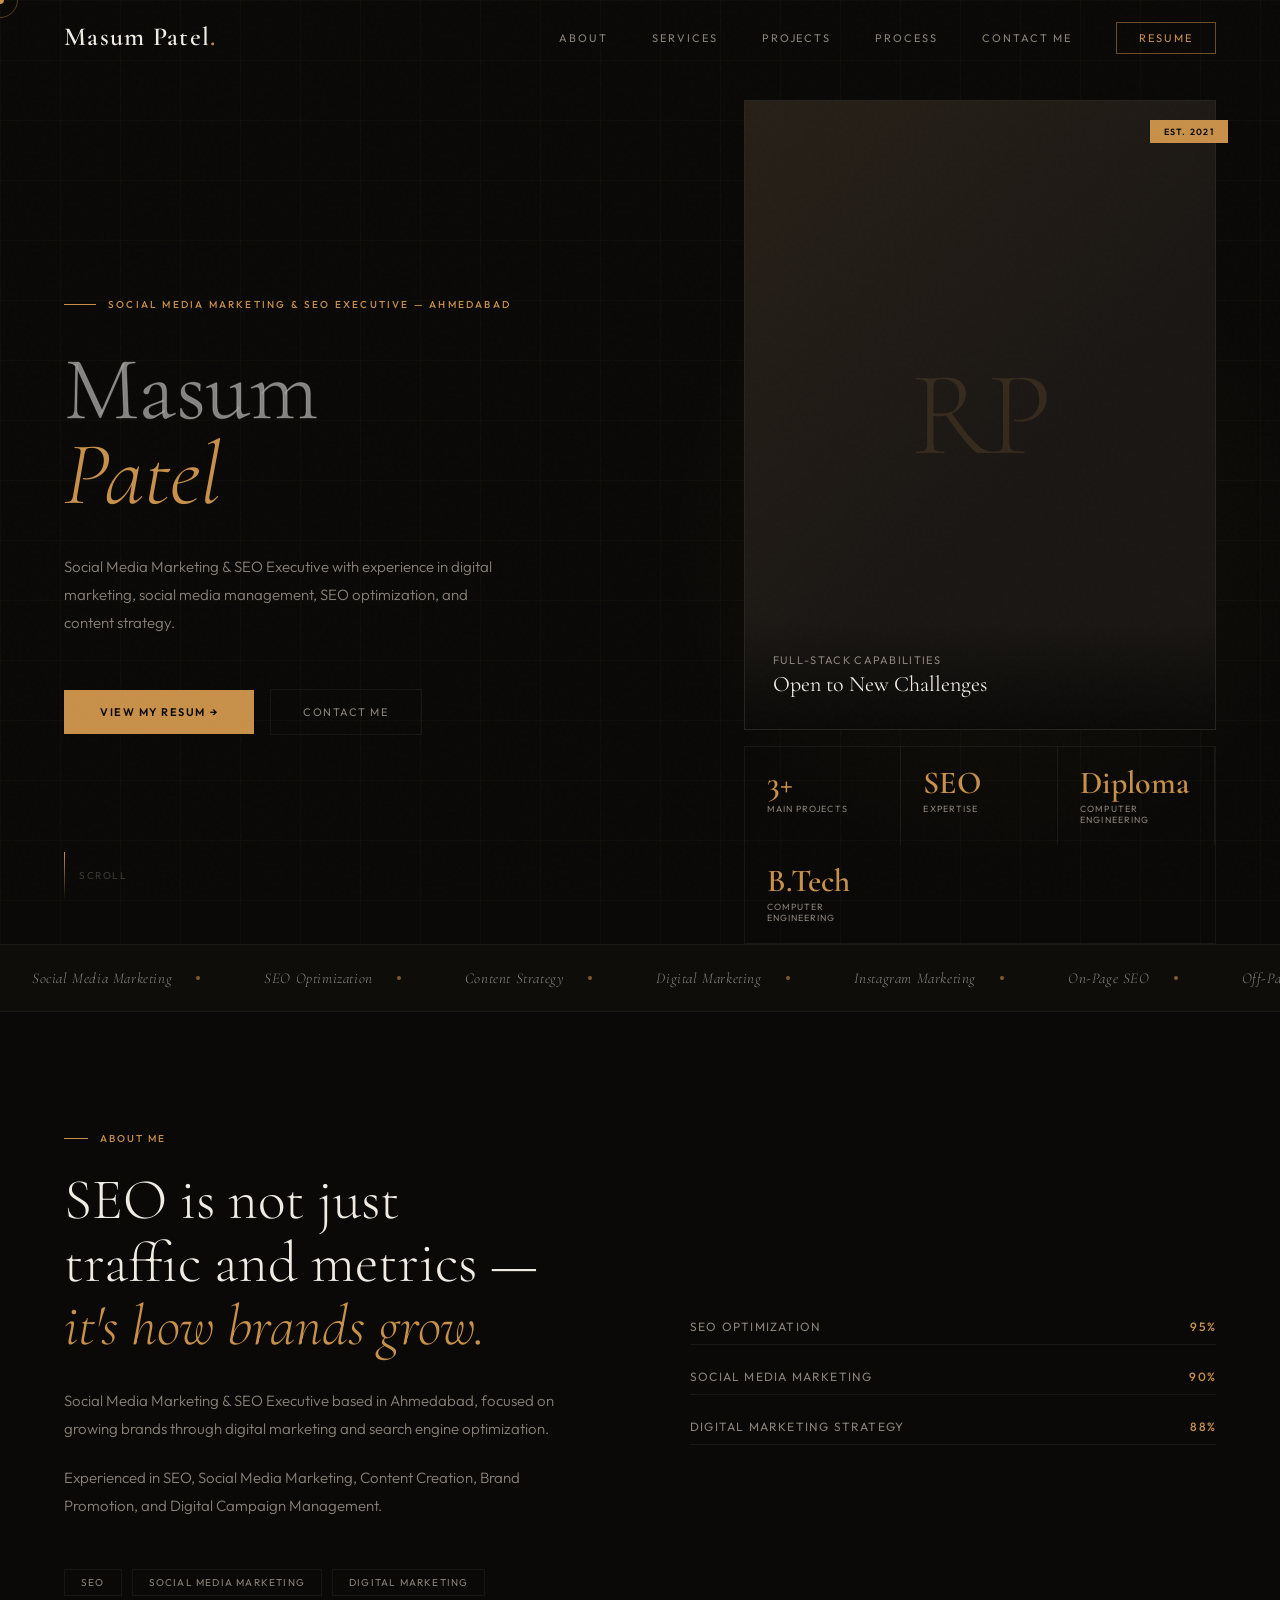
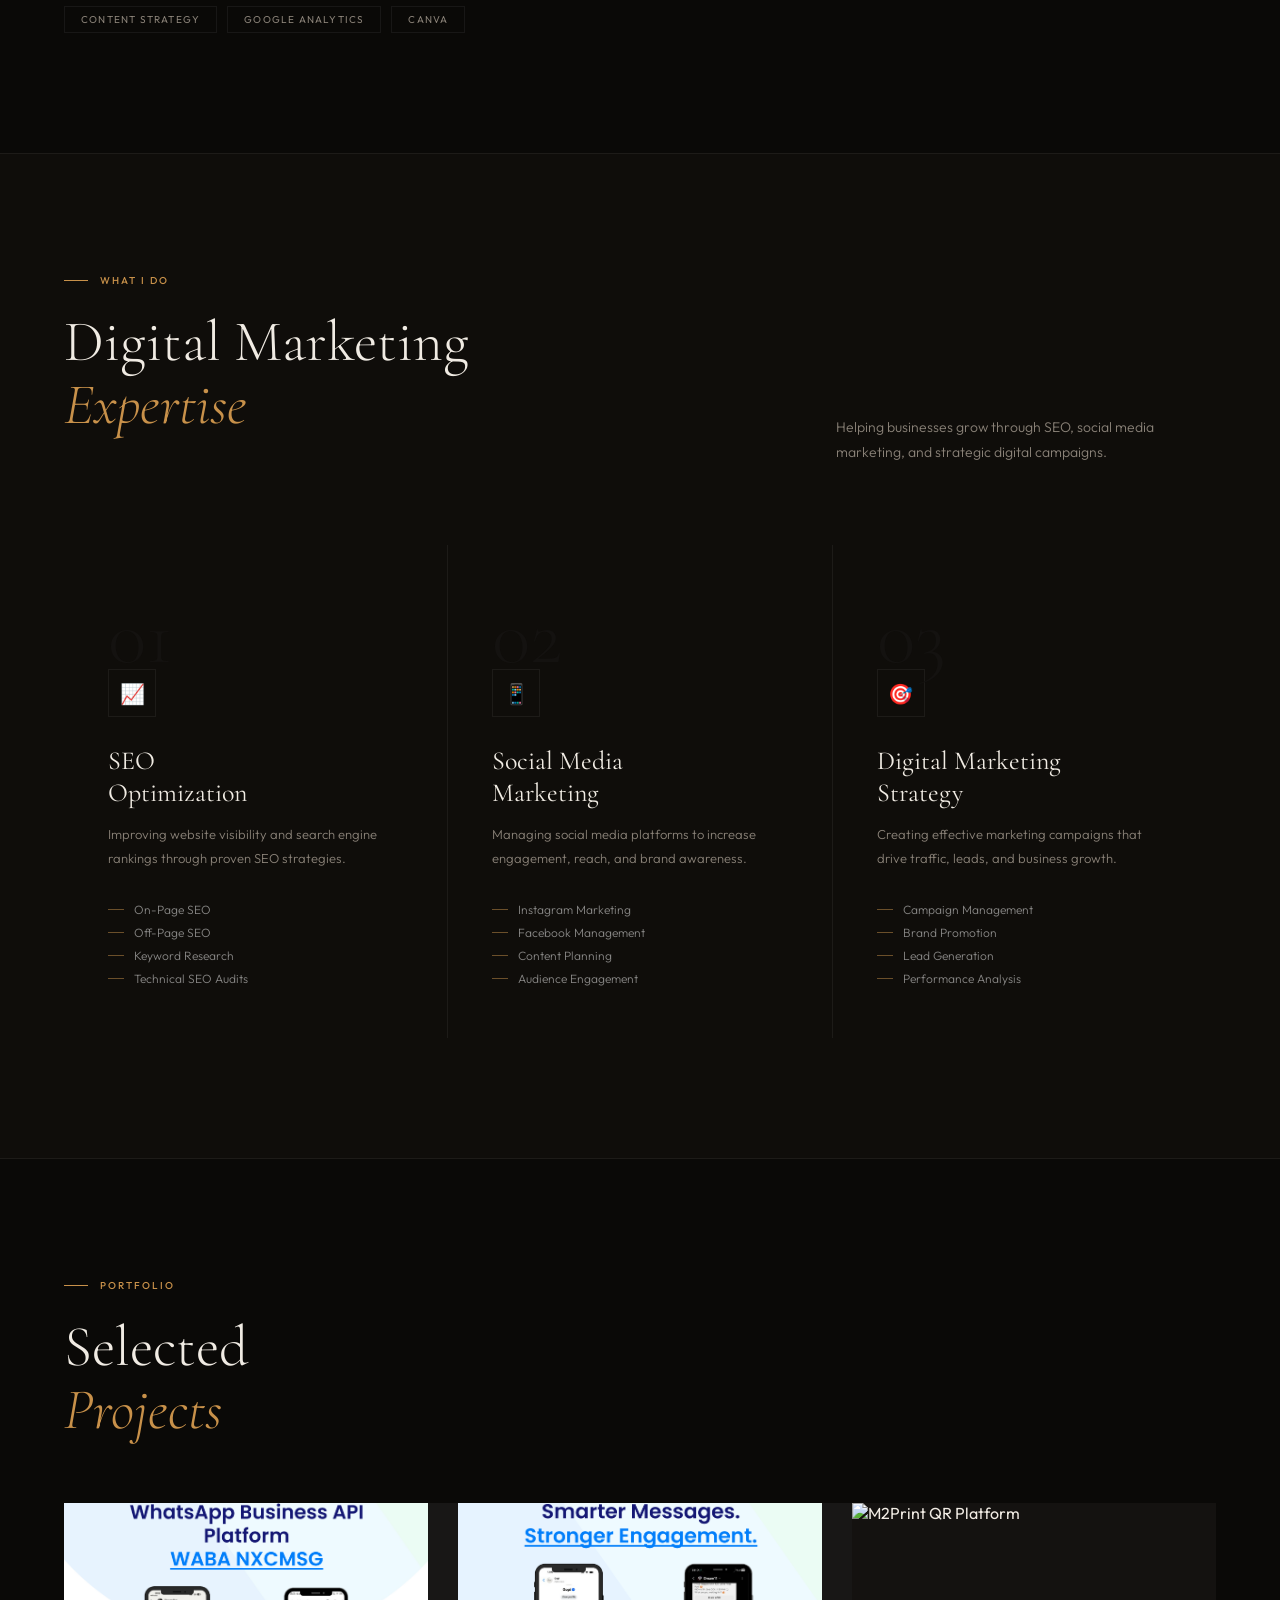
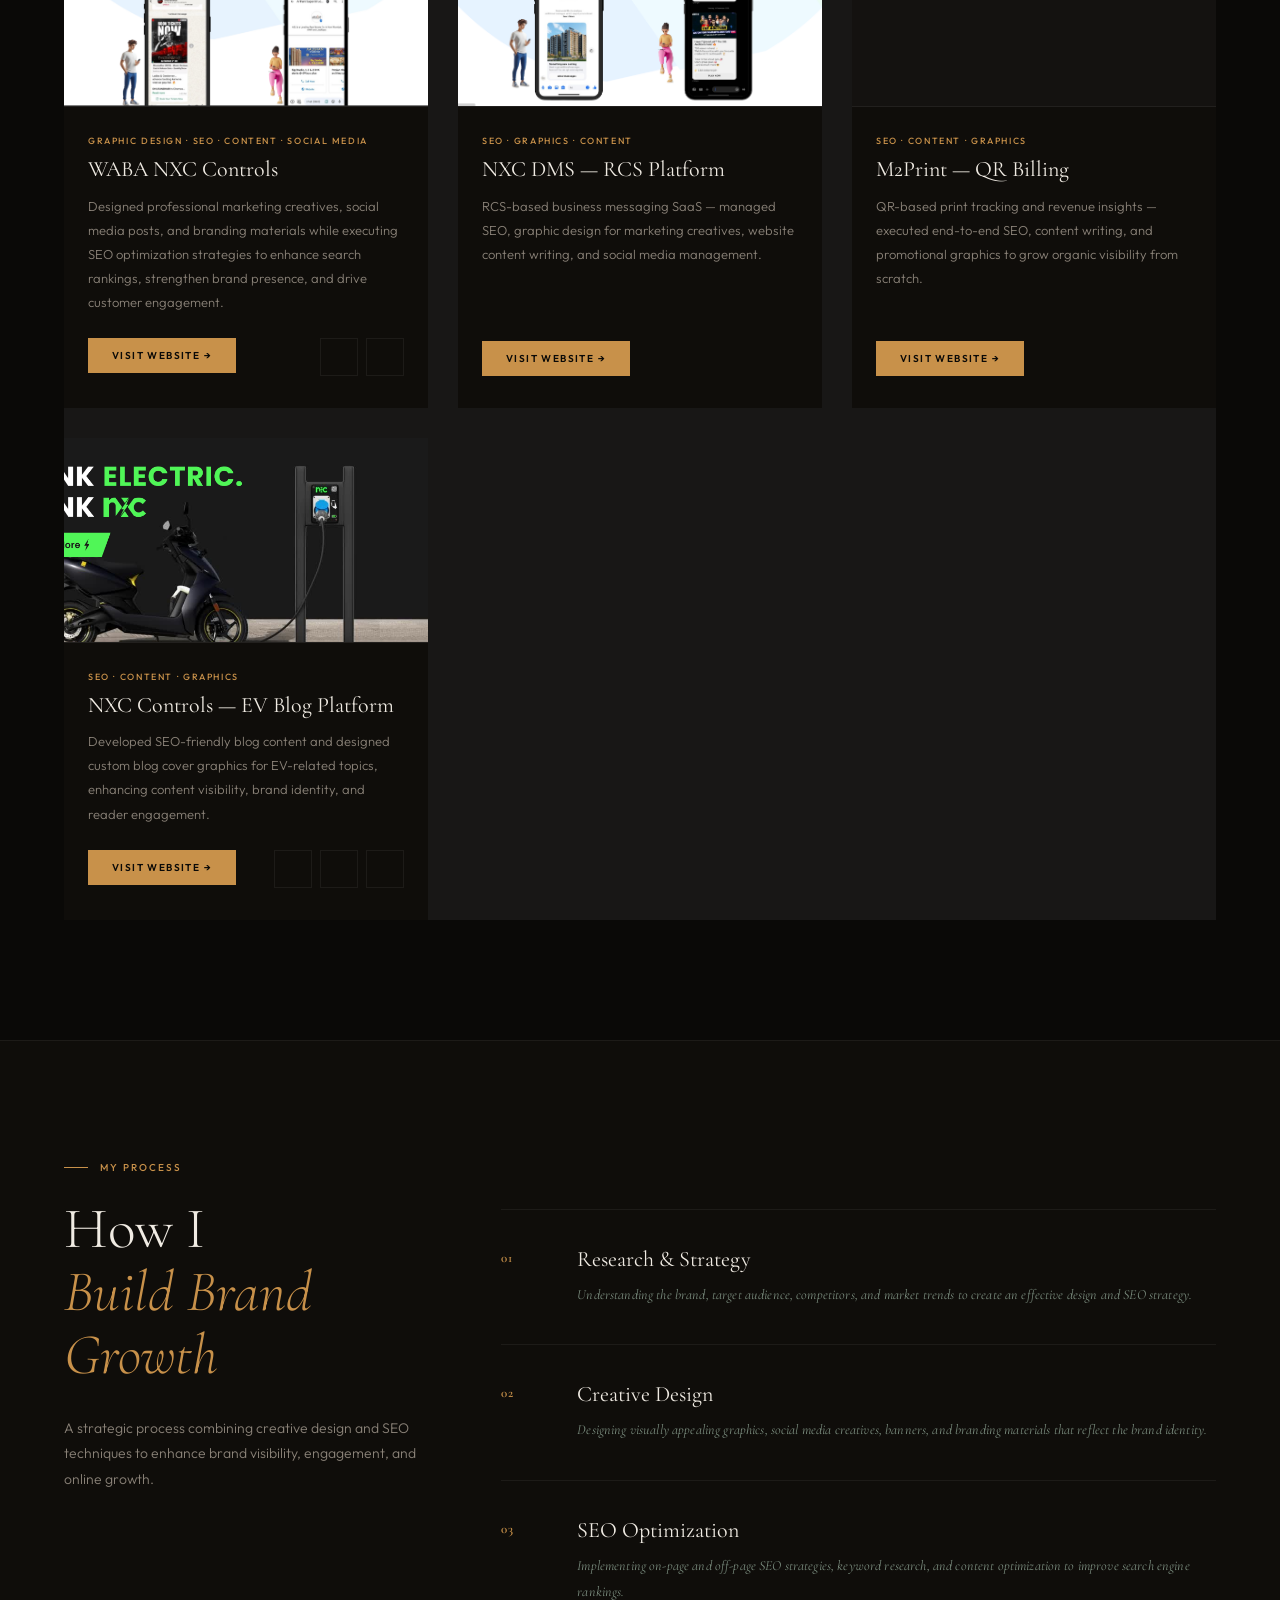
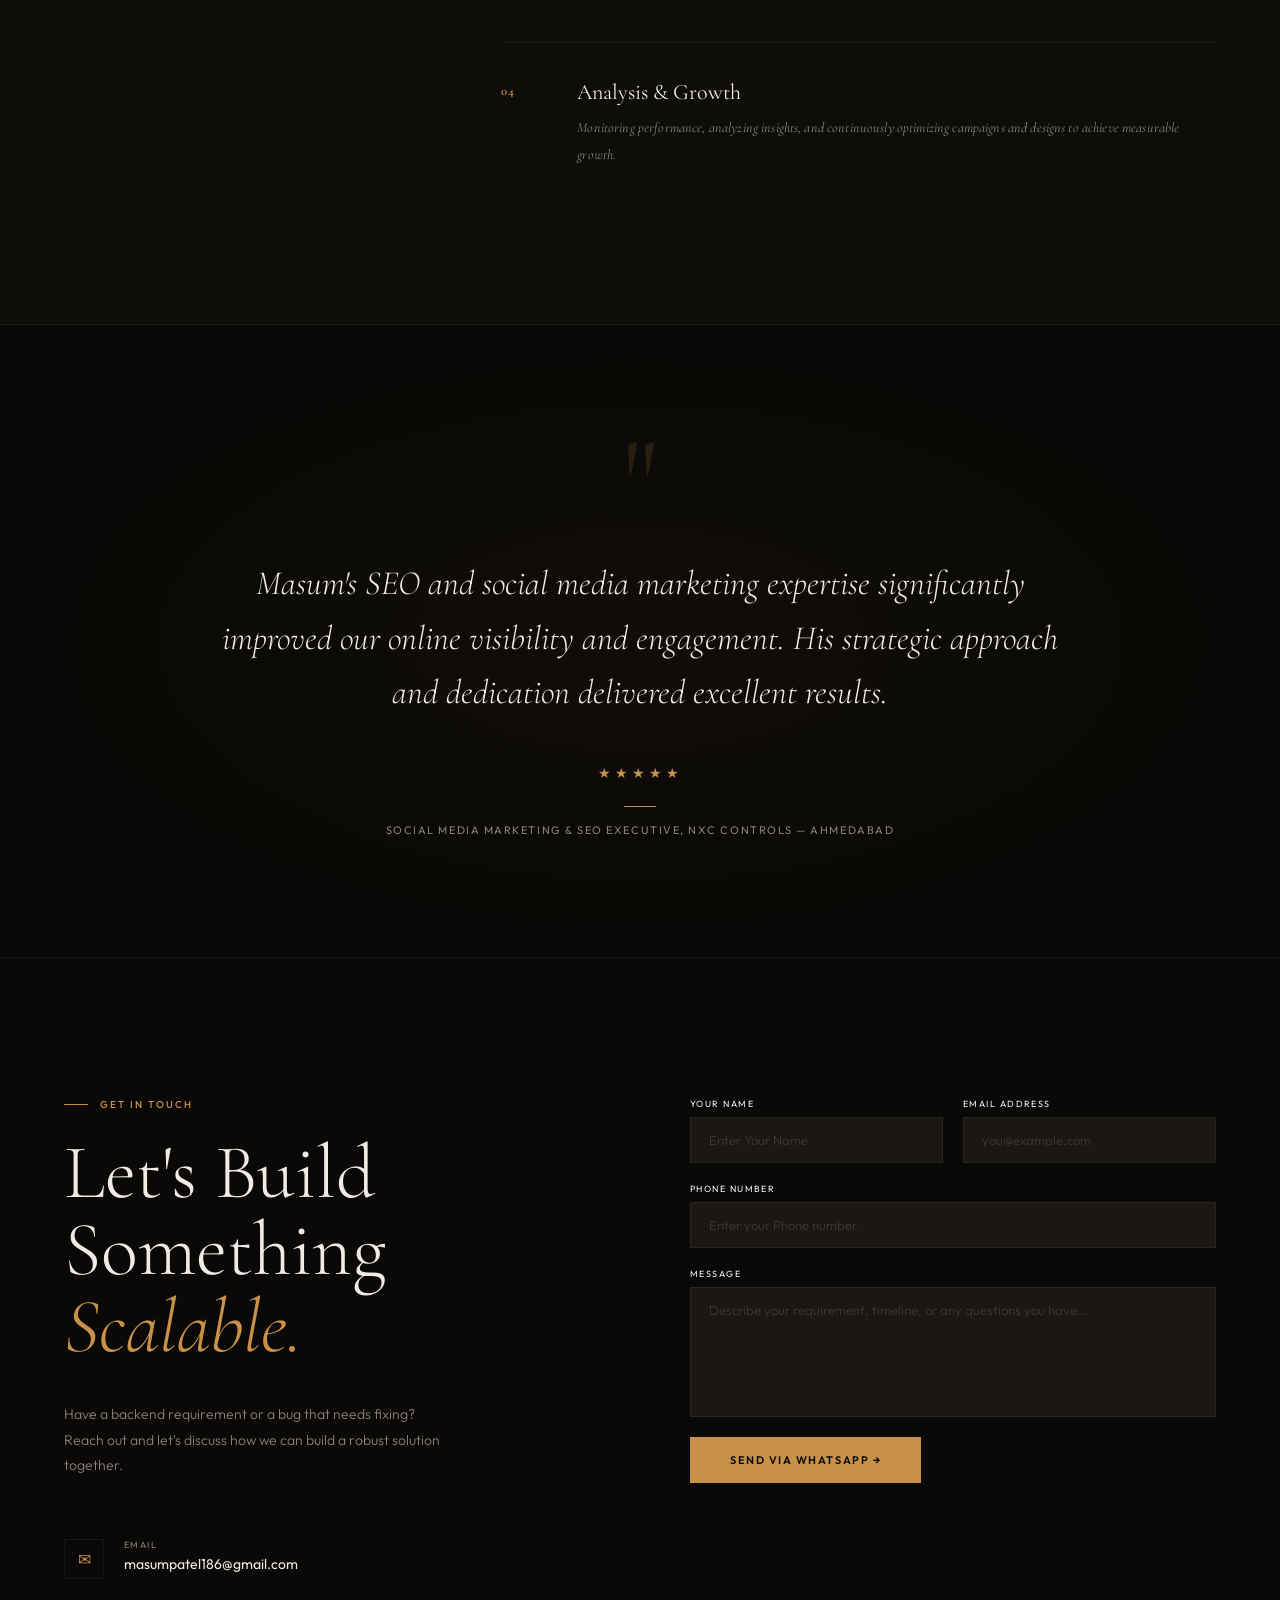
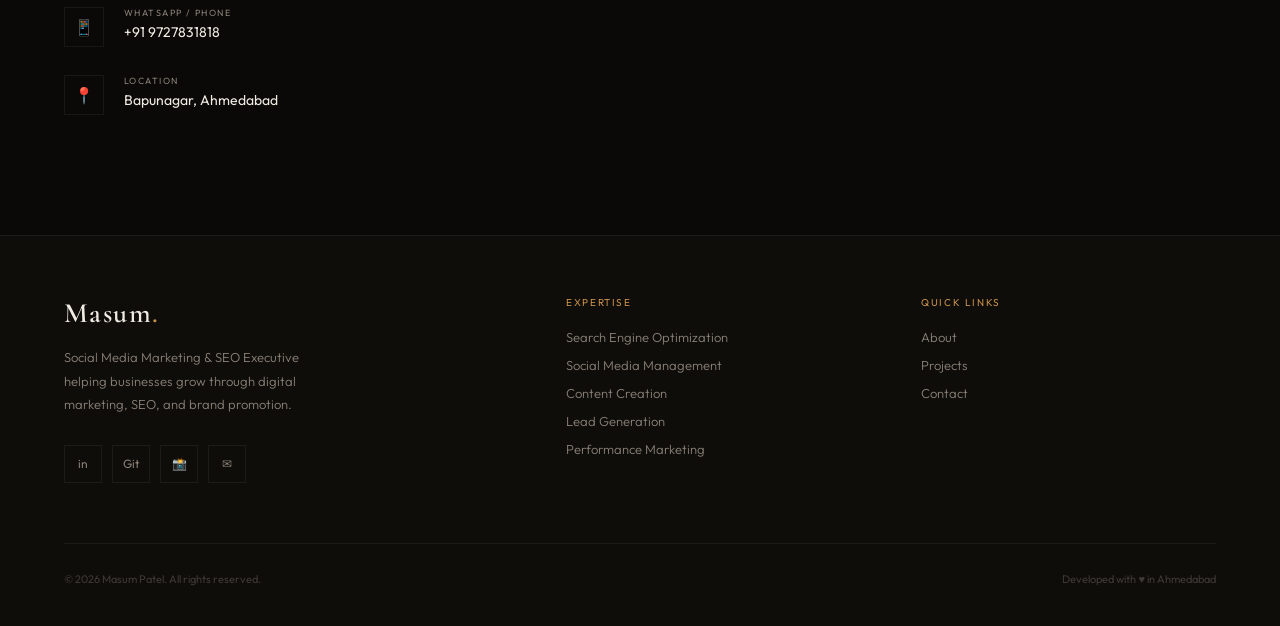
==== commit efac80ac: "update social media in work" ====
--- a/index.html
+++ b/index.html
@@ -262,24 +262,27 @@
       Designed professional marketing creatives, social media posts, and branding materials while executing SEO optimization strategies to enhance search rankings, strengthen brand presence, and drive customer engagement.
     </p>
 
-    <div class="proj-actions">
-
-      <a href="https://waba.nxccontrols.in/"
-         target="_blank"
-         class="proj-btn">
-        Visit Website →
-      </a>
-      <a href="https://www.linkedin.com/company/nxc-controls-pvt-ltd/"
-         target="_blank"
-         class="social-btn">
-         <i class="fa-brands fa-linkedin-in"></i>
-      </a>
-      <a href="https://www.facebook.com/NXC.CONTROLS"
-         target="_blank"
-         class="social-btn">
-         <i class="fa-brands fa-facebook-f"></i>
-      </a>
-    </div>
+   <div class="proj-actions">
+  <a href="https://waba.nxccontrols.in/"
+     target="_blank"
+     class="proj-btn">
+    Visit Website →
+  </a>
+
+  <div class="social-group">
+    <a href="https://www.linkedin.com/company/nxc-controls-pvt-ltd/"
+       target="_blank"
+       class="social-btn">
+       <i class="fa-brands fa-linkedin-in"></i>
+    </a>
+
+    <a href="https://www.facebook.com/NXC.CONTROLS"
+       target="_blank"
+       class="social-btn">
+       <i class="fa-brands fa-facebook-f"></i>
+    </a>
+  </div>
+</div> 
   </div>
 </div>   
     <!-- Project 2 -->
@@ -336,30 +339,33 @@
       Developed SEO-friendly blog content and designed custom blog cover graphics for EV-related topics, enhancing content visibility, brand identity, and reader engagement.
     </p>
 
-    <div class="proj-actions">
-      <a href="https://ev.nxccontrols.in/blog/" target="_blank" class="proj-btn">
-        Visit Website →
-      </a>
-
-      <a href="https://www.instagram.com/nxc_ev_charger?igsh=bXlubzZ5dXl2OW0x"
-         target="_blank"
-         class="social-btn">
-        <i class="fa-brands fa-instagram"></i>
-      </a>
-
-      <a href="https://www.linkedin.com/company/nxc-ev-solution/"
-         target="_blank"
-         class="social-btn">
-         <i class="fa-brands fa-linkedin-in"></i>
-      </a>
-
-      <a href="https://www.facebook.com/nxcevcs/"
-         target="_blank"
-         class="social-btn">
-         <i class="fa-brands fa-facebook-f"></i>
-      </a>
-    </div>
-
+<div class="proj-actions">
+  <a href="https://ev.nxccontrols.in/blog/"
+     target="_blank"
+     class="proj-btn">
+    Visit Website →
+  </a>
+
+  <div class="social-group">
+    <a href="https://www.instagram.com/nxc_ev_charger?igsh=bXlubzZ5dXl2OW0x"
+       target="_blank"
+       class="social-btn">
+      <i class="fa-brands fa-instagram"></i>
+    </a>
+
+    <a href="https://www.linkedin.com/company/nxc-ev-solution/"
+       target="_blank"
+       class="social-btn">
+      <i class="fa-brands fa-linkedin-in"></i>
+    </a>
+
+    <a href="https://www.facebook.com/nxcevcs/"
+       target="_blank"
+       class="social-btn">
+      <i class="fa-brands fa-facebook-f"></i>
+    </a>
+  </div>
+</div>
   </div>
 </div>
 </section>
--- a/style.css
+++ b/style.css
@@ -1375,4 +1375,39 @@
   #scrollTopBtn svg { width: 10px; height: 10px; }
   #scrollTopBtn span { font-size: 4.5px; }
 }
-
+/* PROJECT ACTION BUTTONS */
+.proj-actions{
+  display: flex;
+  align-items: center;
+  justify-content: space-between;
+  gap: 12px;
+  margin-top: auto;
+}
+
+.proj-actions .proj-btn{
+  flex-shrink: 0;
+}
+
+.proj-actions .social-btn{
+  width: 38px;
+  height: 38px;
+  border: 1px solid var(--border);
+  display: flex;
+  align-items: center;
+  justify-content: center;
+  text-decoration: none;
+  color: var(--text-mid);
+  transition: all .3s ease;
+}
+
+.proj-actions .social-btn:hover{
+  border-color: var(--gold);
+  color: var(--gold);
+}
+
+.proj-actions .social-group{
+  display: flex;
+  align-items: center;
+  gap: 8px;
+}
+
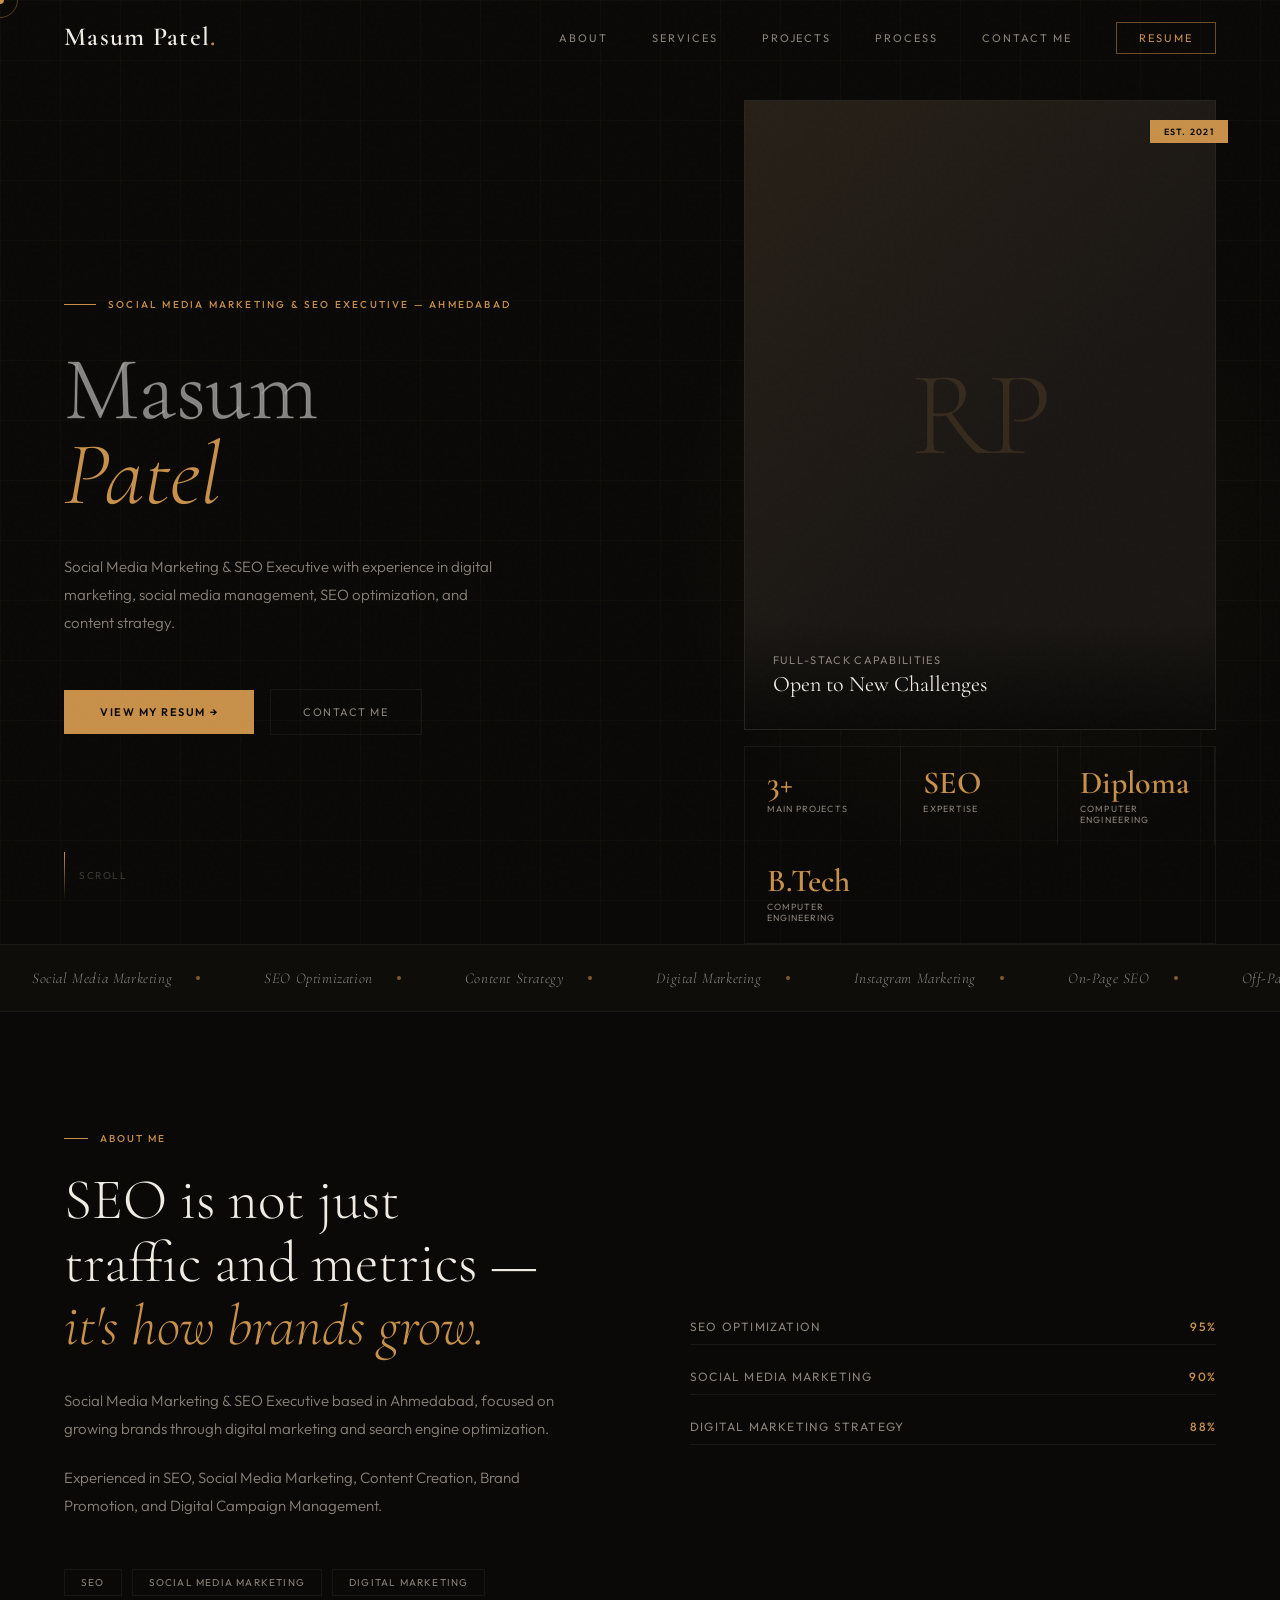
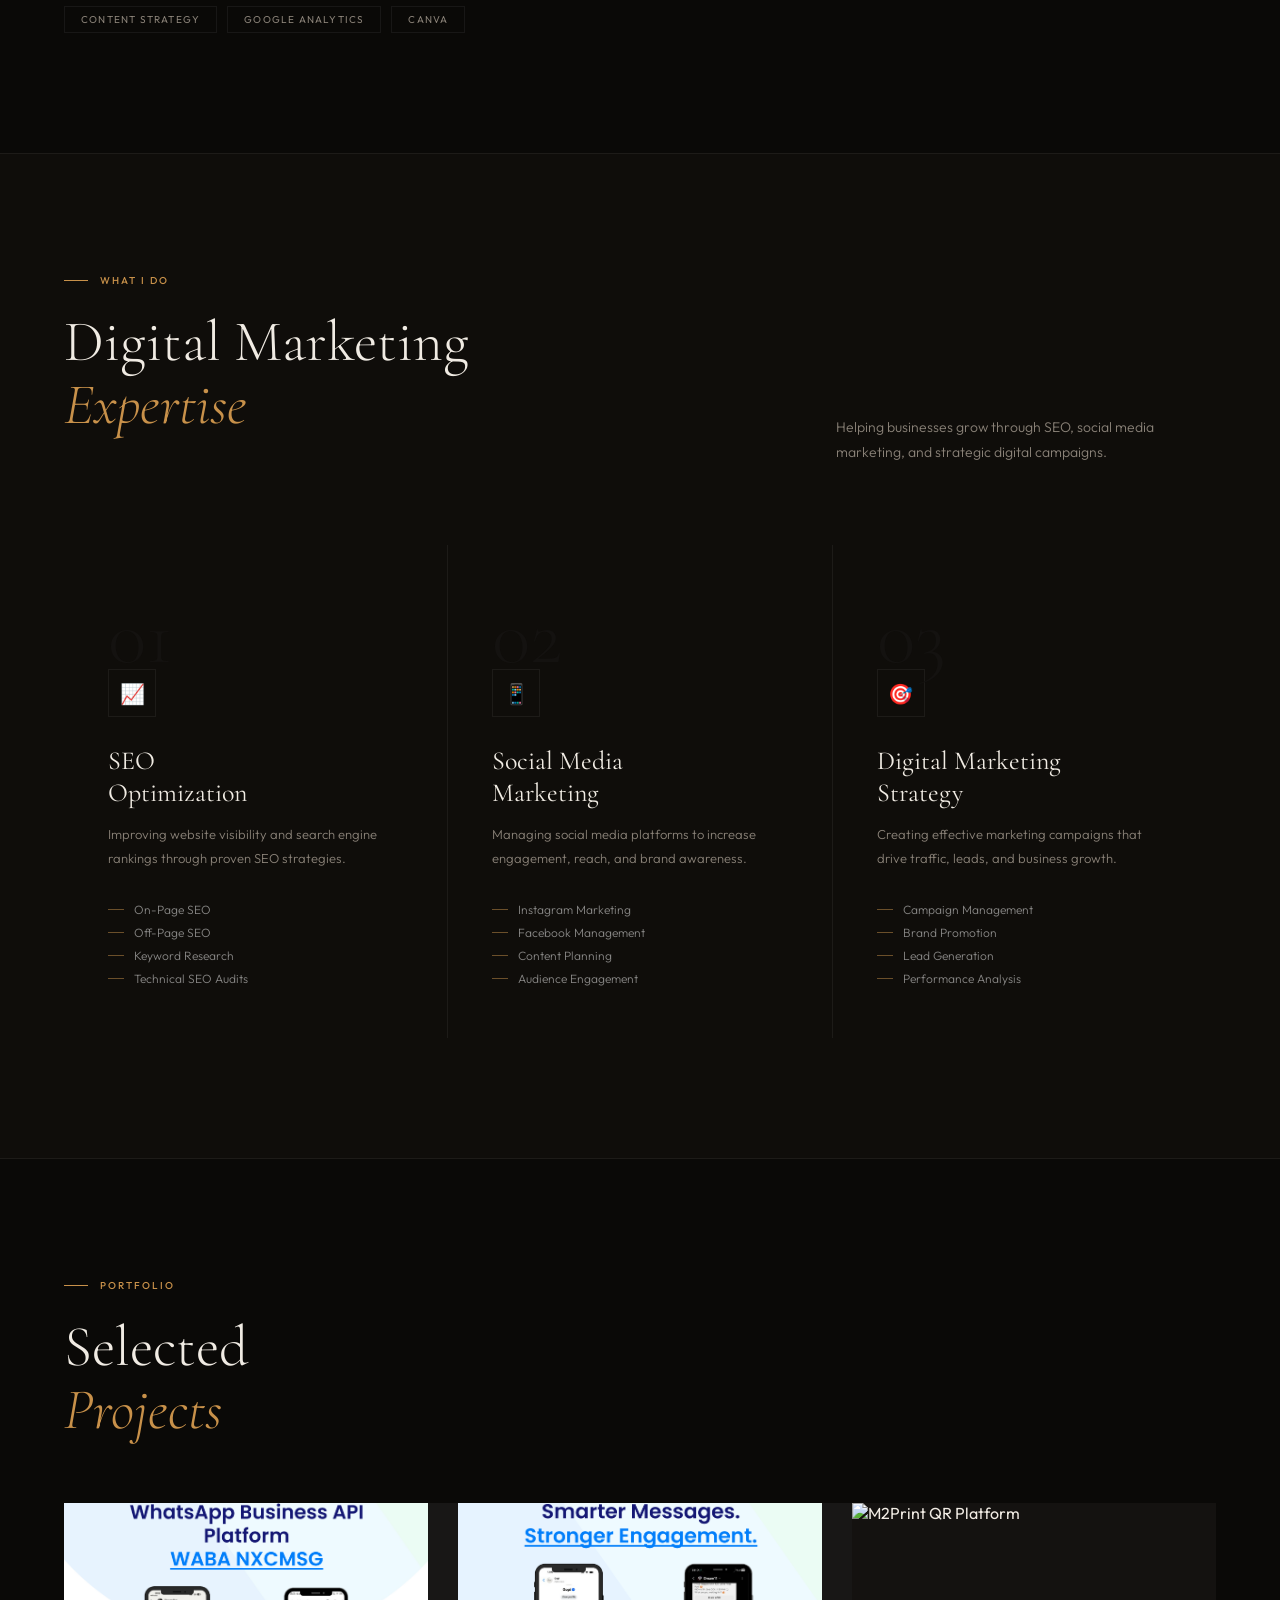
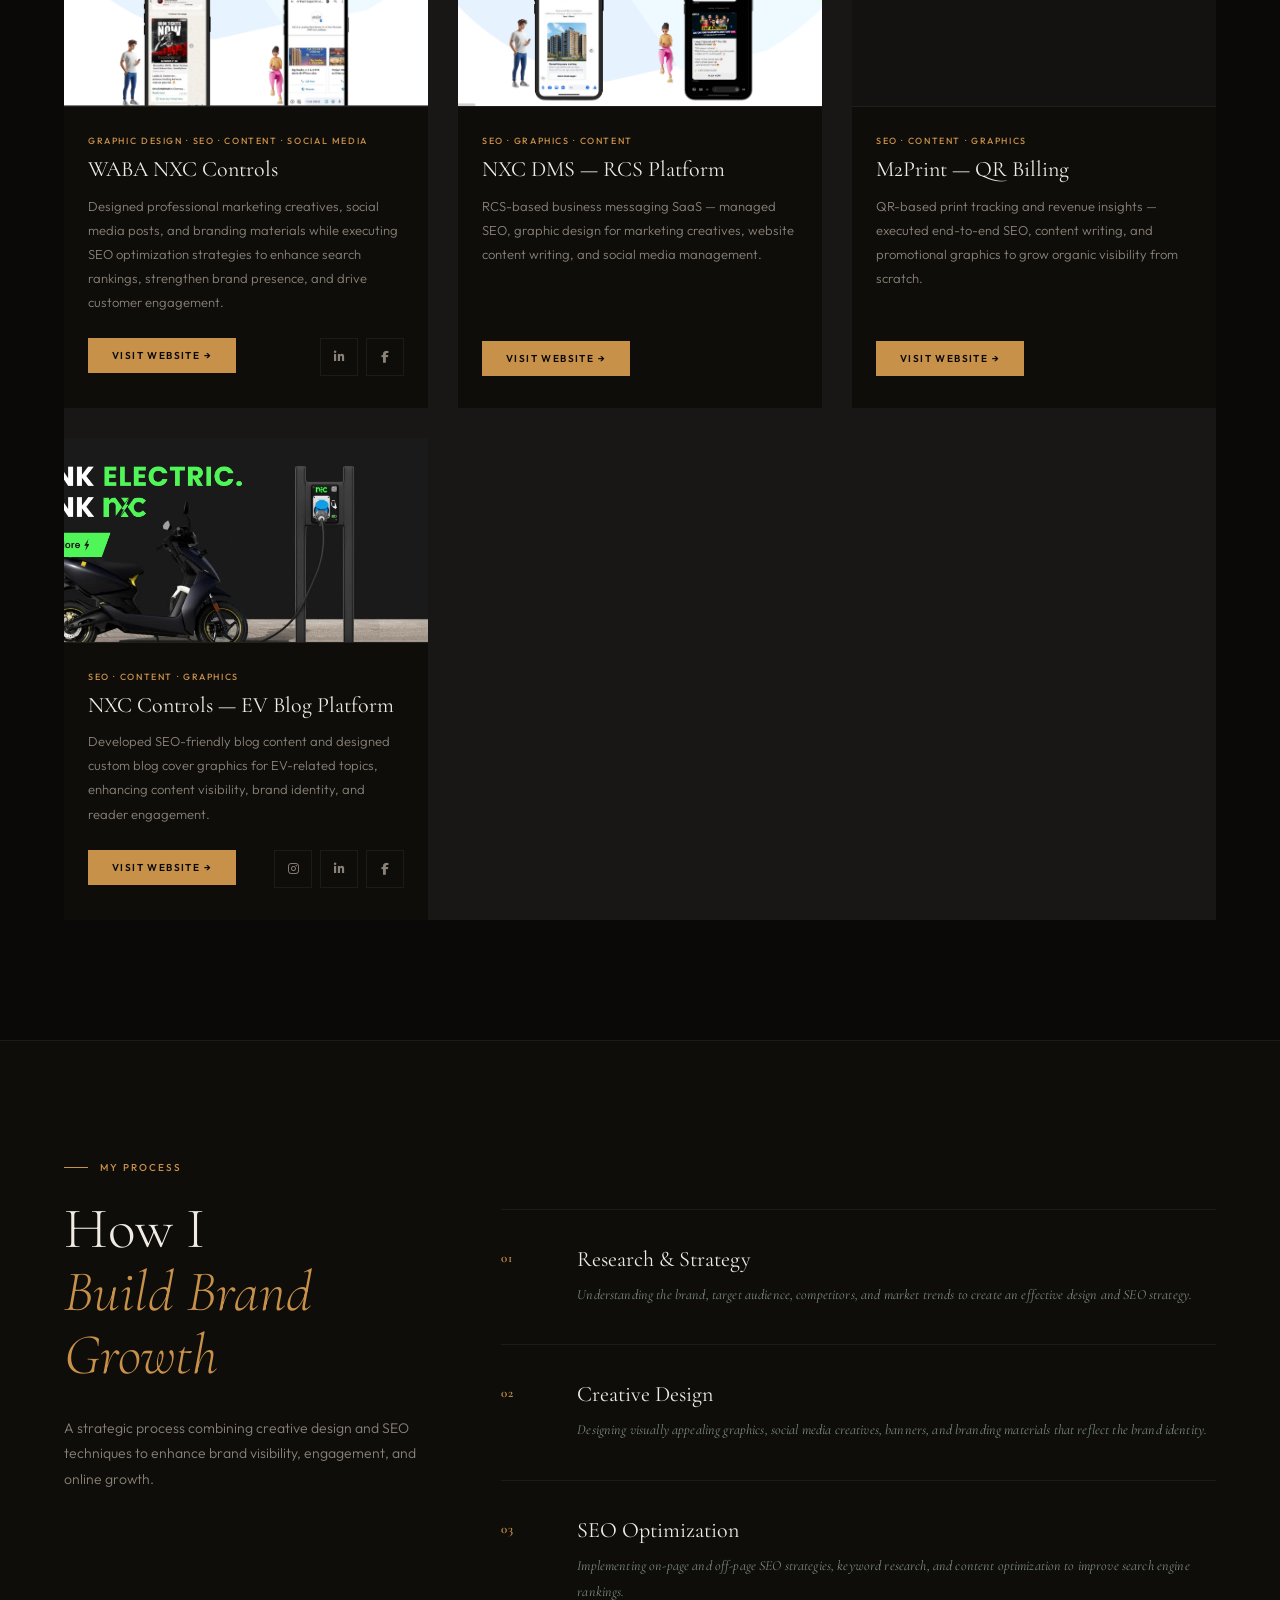
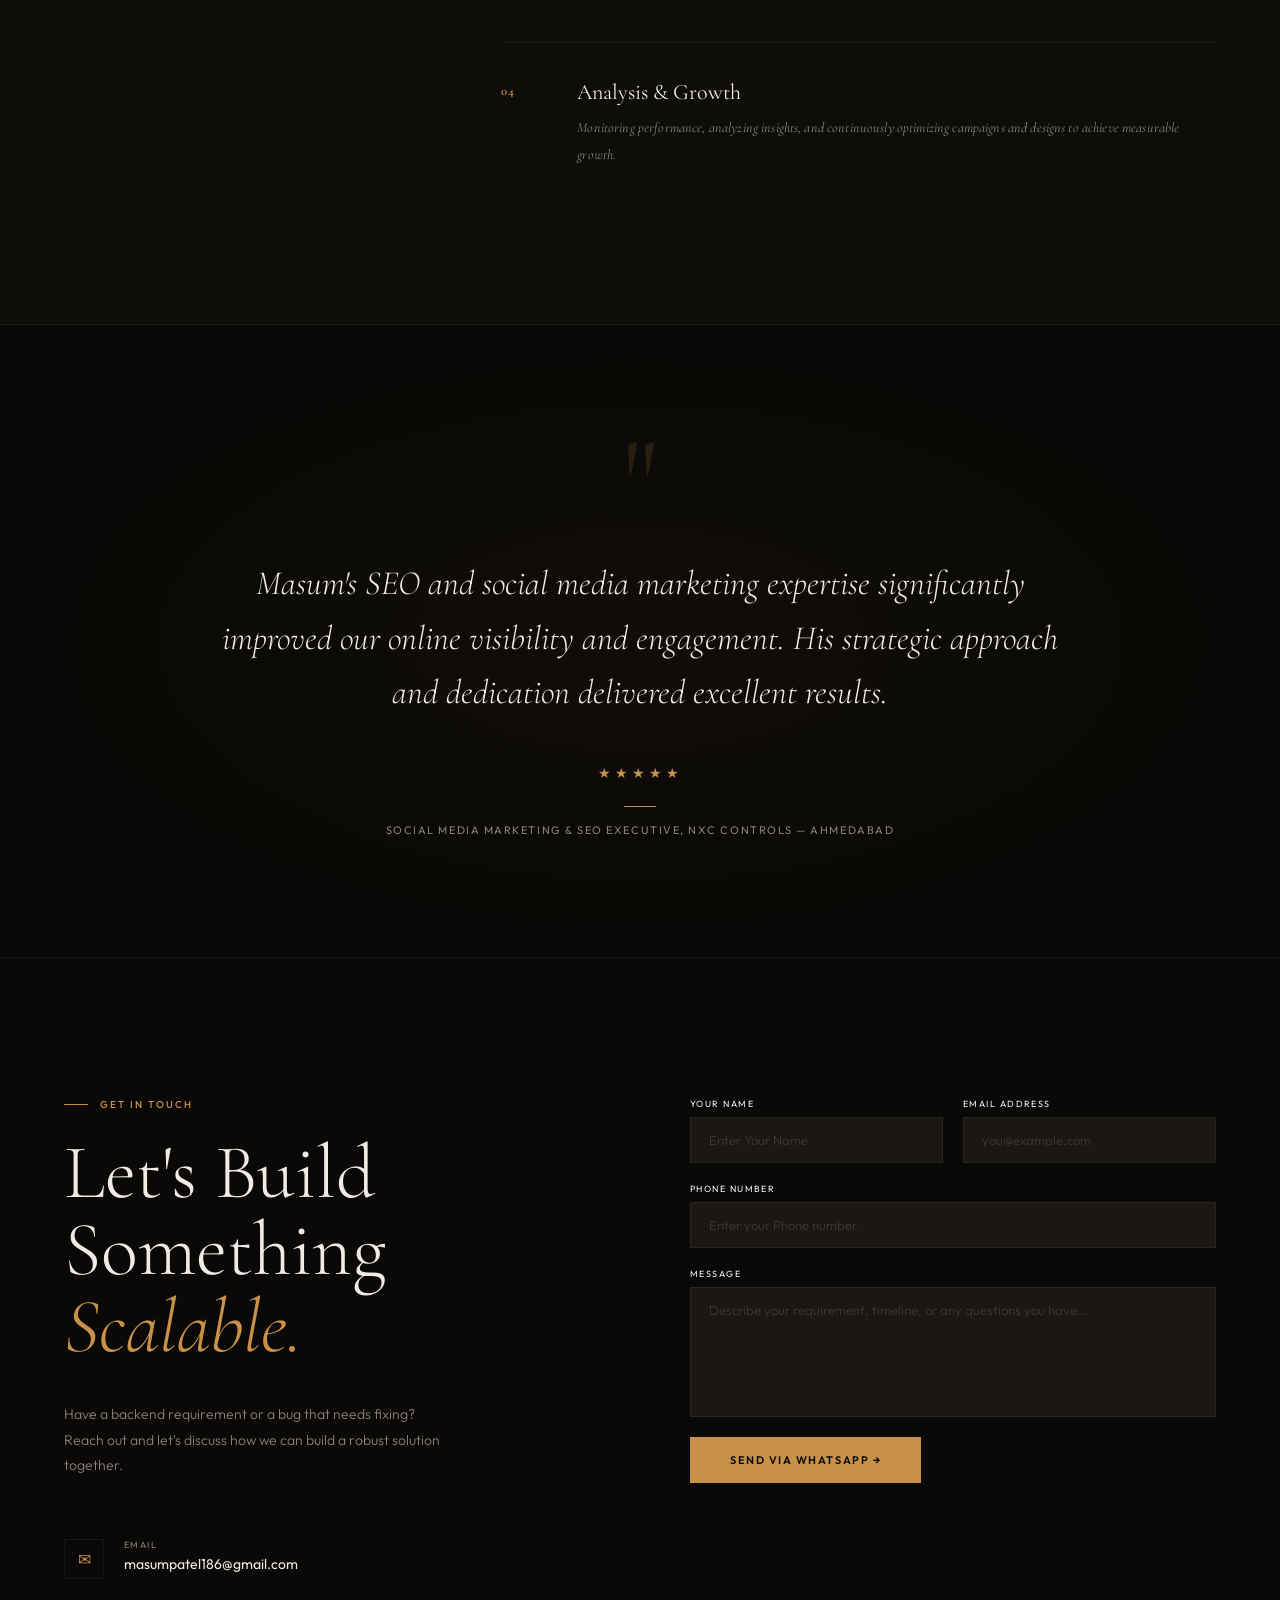
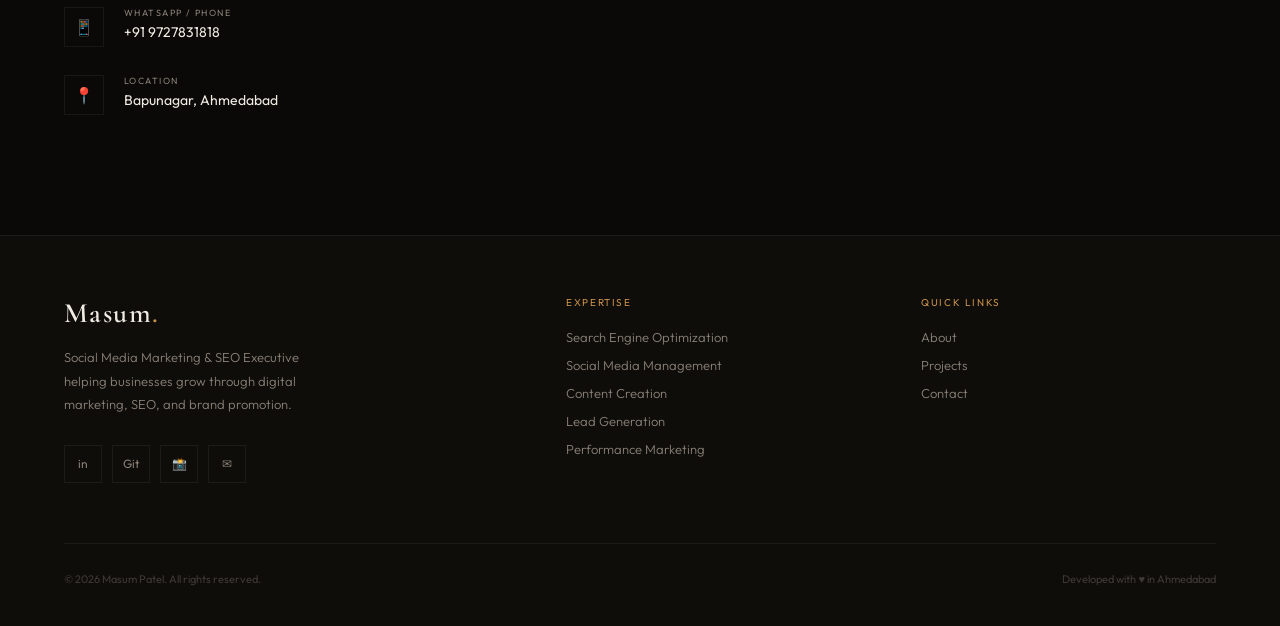
==== commit f0cc7c0e: "add bostrep link" ====
--- a/index.html
+++ b/index.html
@@ -4,6 +4,8 @@
 <meta charset="UTF-8">
 <meta name="viewport" content="width=device-width, initial-scale=1.0">
 <title>Social Media Marketing & SEO Executive</title>
+  <link rel="stylesheet"
+href="https://cdnjs.cloudflare.com/ajax/libs/font-awesome/6.5.1/css/all.min.css">
 <link href="https://fonts.googleapis.com/css2?family=Cormorant+Garamond:ital,wght@0,300;0,400;0,600;1,300;1,400&family=Outfit:wght@300;400;500;600&display=swap" rel="stylesheet">
 <link rel="stylesheet" href="style.css">
 </head>
--- a/style.css
+++ b/style.css
@@ -1396,13 +1396,13 @@
   align-items: center;
   justify-content: center;
   text-decoration: none;
-  color: var(--text-mid);
+  /* color: var(--text-mid); */
   transition: all .3s ease;
 }
 
 .proj-actions .social-btn:hover{
   border-color: var(--gold);
-  color: var(--gold);
+  /* color: var(--gold); */
 }
 
 .proj-actions .social-group{
